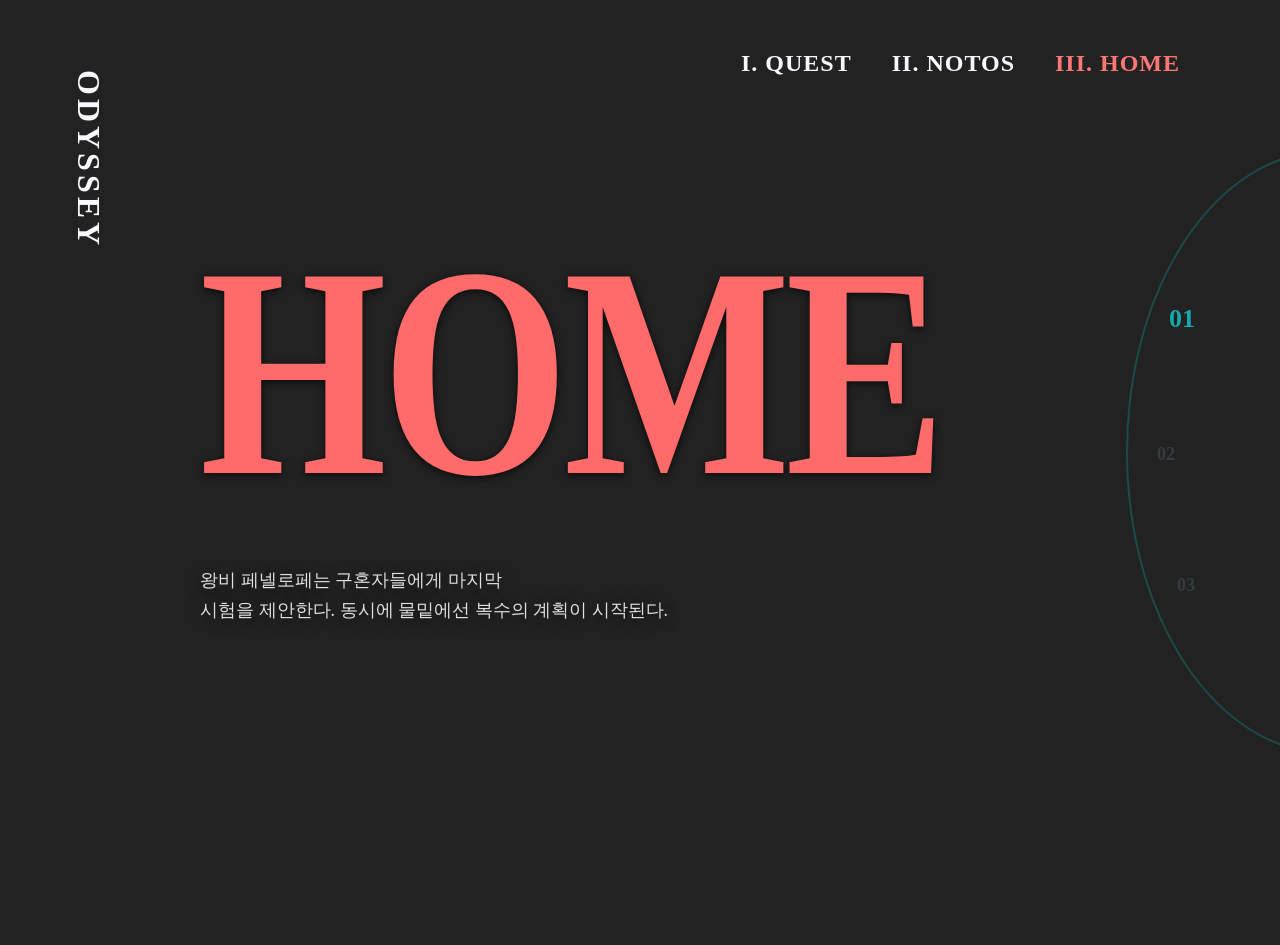
==== home.html @ 63a7f96e "Add files via upload" ====
<!DOCTYPE html>
<html>
<head>
	<meta charset="utf-8">
	<meta name="viewport" content="width=device-width, initial-scale=1">
	<title>Quest</title>
	<style>
		html {
    scroll-behavior: smooth;}

	body,h1,h2,p,ul{margin:0; padding:0;}

	section{
		min-width: 1600px;
		height: auto;
		margin: auto;
		padding: 0;
		background-color: #222222; 
		overflow: hidden;
	}

	.top-nav {
    position: absolute;
    top: 50px; 
    right: 100px; 
    z-index: 100; 
}

.top-nav ul {
    display: flex;
    gap: 40px; 
    list-style: none;
}

.top-nav a {
    font-family: 'Times New Roman', serif;
    font-size: 24px;
    font-weight: bold;
    color: ghostwhite;
    text-decoration: none;
    letter-spacing: 1px;
    transition: color 0.3s ease;
}


.top-nav a:hover {
    color: #16AAAA; 
}


.side-title {
    position: absolute;
    top: 70px;
    left: 70px; 
    z-index: 100;
}

.side-title a {
    font-family: 'Times New Roman', serif;
    font-size: 32px;
    font-weight: bold;
    color: ghostwhite;
    text-decoration: none;
    letter-spacing: 4px;

    writing-mode: vertical-rl; 
    text-transform: uppercase; 
    
    transition: opacity 0.3s ease;
}

.side-title a:hover {
    opacity: 0.7;
}


.side-title {
    position: absolute;
    top: 70px;
    left: 70px; 
    z-index: 100;
}

.side-title a {
    font-family: 'Times New Roman', serif;
    font-size: 32px;
    font-weight: bold;
    color: ghostwhite;
    text-decoration: none;
    letter-spacing: 4px;

    writing-mode: vertical-rl; 
    text-transform: uppercase; 
    
    transition: opacity 0.3s ease;
}

.side-title a:hover {
    opacity: 0.7;
}

.right-scroll-nav {
    position: fixed;
    top: 50%;
    right: 0;
    transform: translateY(-50%);
    width: 150px;
    height: 600px;
    z-index: 200; 
    display: flex;
    justify-content: flex-end;
    align-items: center;
    pointer-events: none;
}

.right-scroll-nav::before {
    content: '';
    position: absolute;
    top: 0;
    right: -250px; 
    width: 400px;
    height: 600px;
    border: 2px solid rgba(22, 170, 170, 0.3); 
    border-radius: 50%;
}

.right-scroll-nav ul {
    list-style: none;
    position: relative;
    right: 15px;
    display: flex;
    flex-direction: column;
    gap: 110px; 
    align-items: flex-end;
    pointer-events: auto; 
}

.right-scroll-nav a {
    font-family: 'Noto Sans Kr', serif;
    font-size: 18px;
    font-weight: bold;
    color: #333d42;
    text-decoration: none;
    display: block;
    transition: all 0.4s cubic-bezier(0.1, 0.8, 0.2, 1); 
}


.right-scroll-nav li.active a {
    color: #16AAAA !important; 
    font-size: 26px !important; 
    text-shadow: none !important; 
}

.right-scroll-nav li:nth-child(1) { transform: translateX(-70px); }
.right-scroll-nav li:nth-child(2) { transform: translateX(-90px); }  
.right-scroll-nav li:nth-child(3) { transform: translateX(-70px); } 

.title {
		position: relative;
		padding: 200px 200px 300px 200px ;
		display: block;
		margin: auto;
	}

	.title p{
		font-weight: regular;
		font-size: 18px;
		line-height: 30px;
		text-align: left;
		padding: 20px 0px;
		padding-left: 0px;
		word-break: keep-all;
		color:#E0E0E0;
		max-width: none;
	}

	h1{	position: relative;
		font-family: 'Times New Roman', serif;
		font-size: 300px;
		color:#FF6B6B;
		letter-spacing: -6px;
		transform: scaleX(0.8);
		display: inline-block;
		transform-origin: left top; 
		z-index: 5;
		text-shadow: 0 2px 10px rgba(0, 0, 0, 0.7);
	}


	.archtitle{
		position: relative;
		padding: 200px 0 200px 0;
		display: block;
	}

	.archnum{
		font-weight: regular;
		font-size: 23px;
		text-align: left;
		padding: 0px 200px 10px 200px; 
		word-break: keep-all;
		color:#16AAAA;
		z-index: 5} 

	.content{
		position: relative;
		padding: 250px 250px;
		margin: auto;
		display: block;
	}

	h2{ position: relative;
		font-family: 'noto sans kr', serif;
		font-size: 150px;
		color: #E0E0E0; 
		line-height: auto;
		padding: 0 200px;
		z-index: 5;
		text-shadow: 0 2px 15px rgba(0, 0, 0, 0.7);
	}

	p {	position: relative;
		z-index: 5;
		font-weight: normal;
		font-size: 26px;
		line-height: 46px;
		text-align: left;
		max-width: 550px;
		padding: 40px 100px;
		word-break: keep-all;
		color:#E0E0E0;
		text-shadow: 0 2px 15px rgba(0, 0, 0, 0.7);

	}
	.coverimg {position: absolute;
            top: 50%;
            left: 50%;
            width: 100%;
            height:100%;
            transform: translate(-50%, -50%);
            object-fit: cover;
            z-index: 1;
            pointer-events: none;}
.quotes p{
		text-align: left;
		font-weight: bold;
		font-size: 48px;
		line-height: 80px;
		max-width: none;
		color:#FF7676;
		text-shadow: 0 2px 10px rgba(0, 0, 0, 0.7);
		padding: 0px;
}
	.lastquotes{padding-bottom: 400px}

	.lastquotes p{
		text-align: left;
		font-weight: bold;
		font-size: 42px;
		line-height: 80px;
		color:#16AAAA;
		text-shadow: 0 2px 10px rgba(0, 0, 0, 0.7);
		padding: 0px 250px;
		max-width: none;
	}
 


	</style>
</head>
<body>
	<div class="side-title">
		<a href="index.html">Odyssey</a>
	</div>

	<nav class="top-nav">
		<ul>
			<li><a href="quest.html">I. QUEST</a></li>
			<li><a href="notos.html">II. NOTOS</a></li> <li><a href="home.html"  style="color: #FF7676;">III. HOME</a></li>
		</ul>
	</nav>

	<nav class="right-scroll-nav">
    <ul>
        <li class="active"><a href="#chapter1">01</a></li>
        <li><a href="#chapter2">02</a></li>
        <li><a href="#chapter3">03</a></li>
    </ul>
	</nav>


	<section>
		<div class="title">
			<h1>HOME</h1>
			<p class="title">
				왕비 페넬로페는
				구혼자들에게 마지막<br> 
				시험을 제안한다.
				동시에 물밑에선 복수의 계획이 시작된다. 
		</div>
	</section>

</body>
</html>
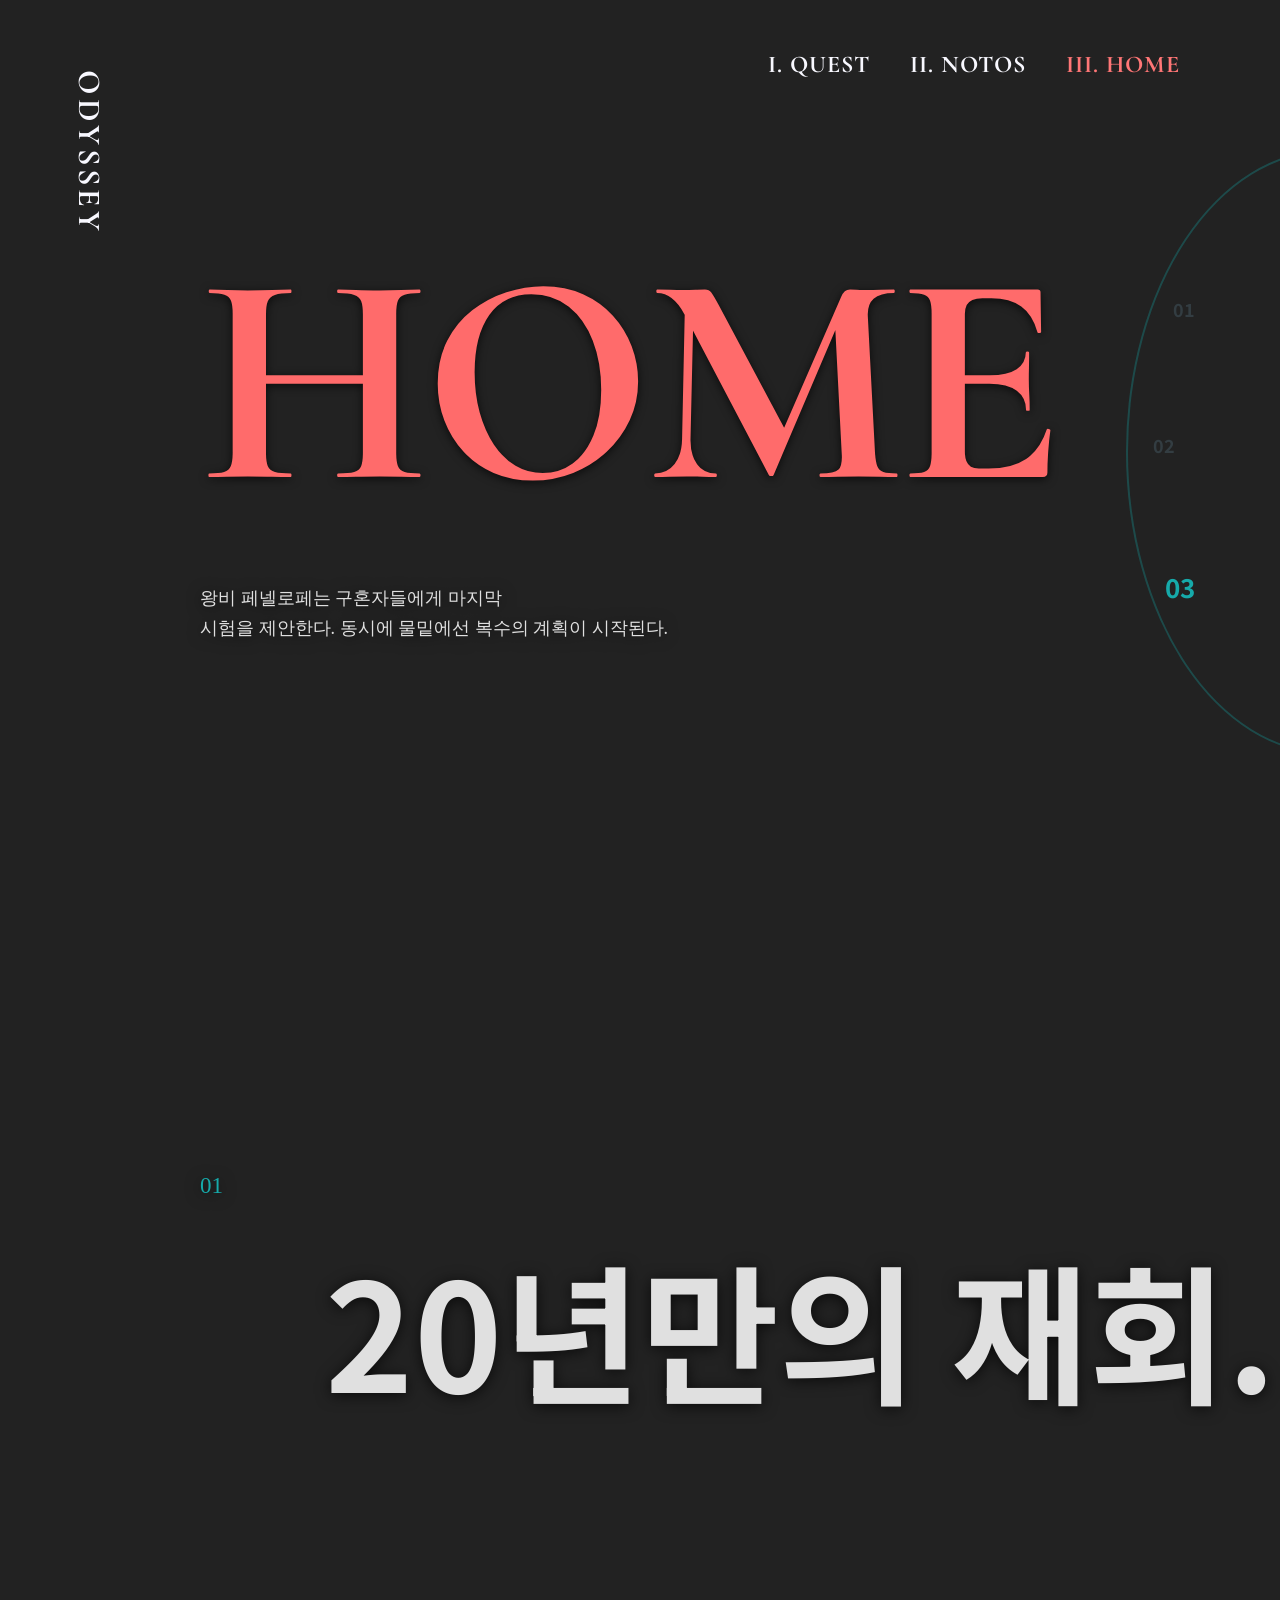
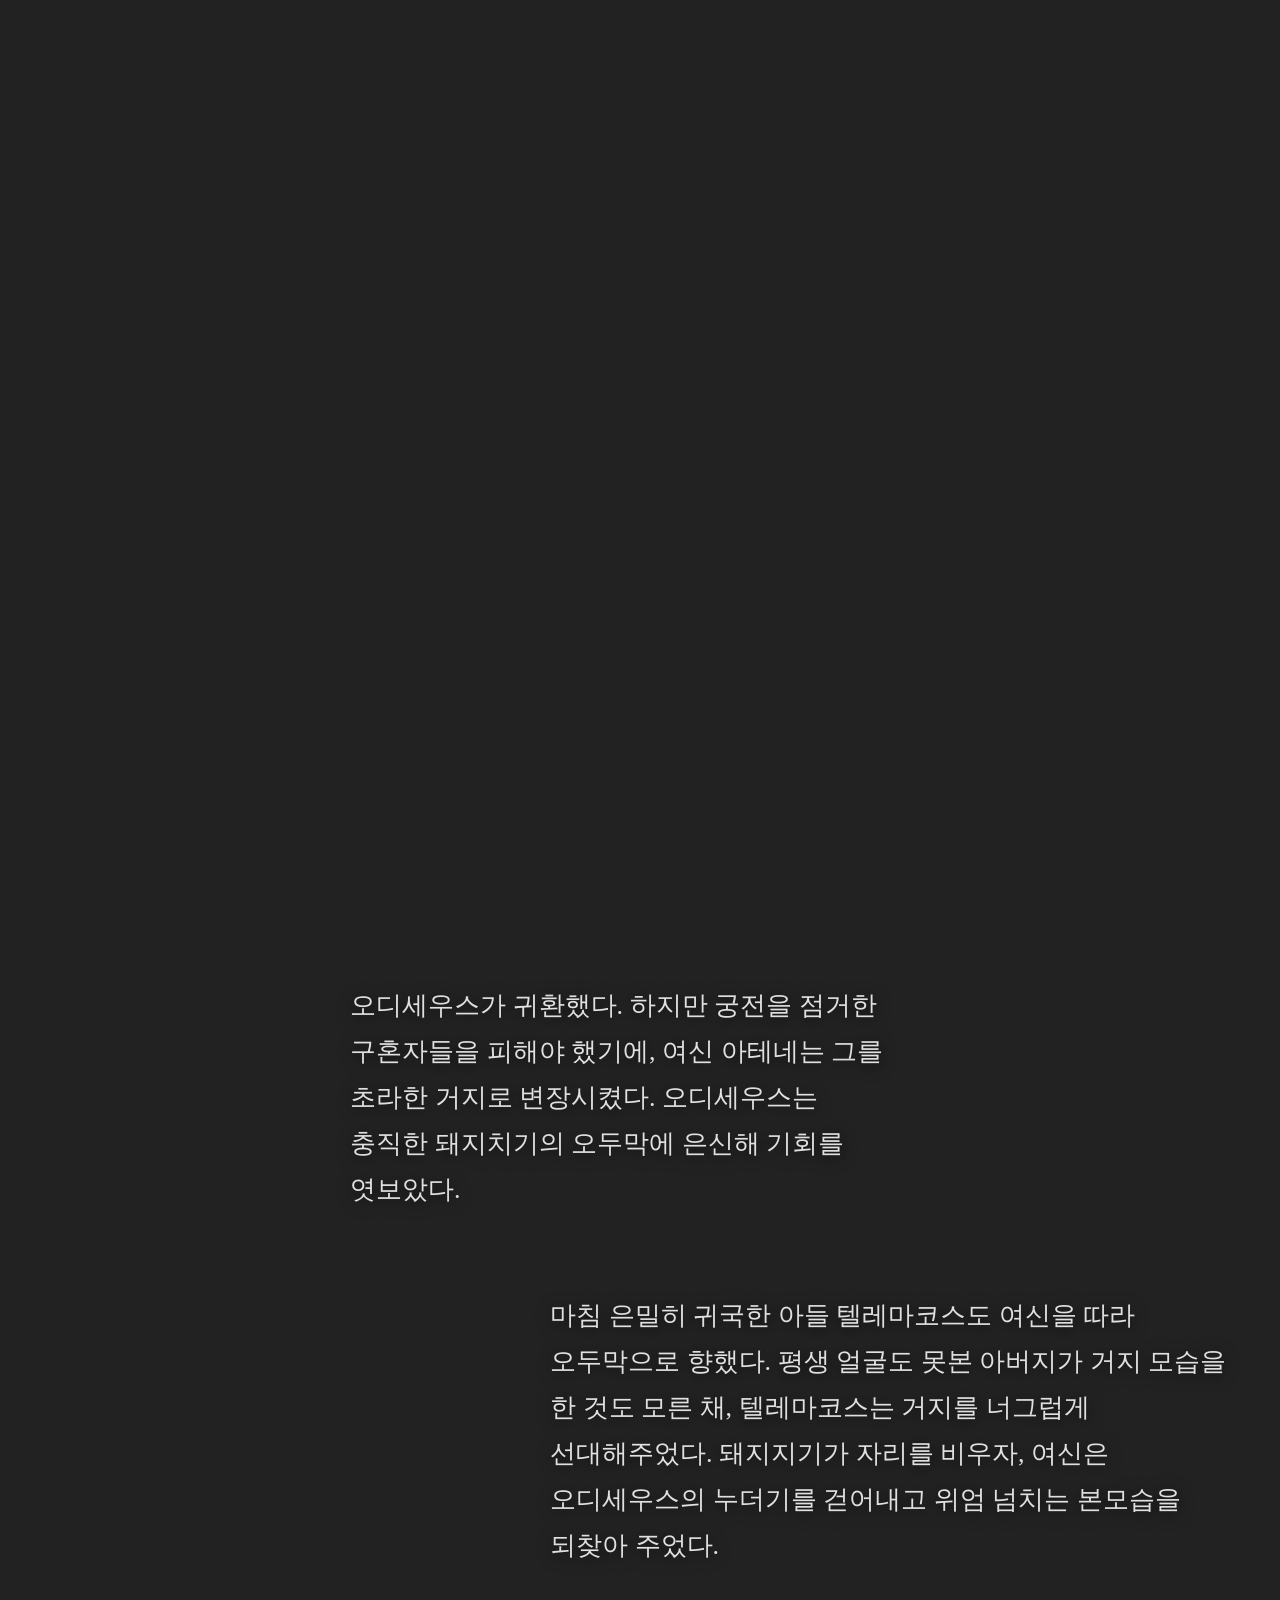
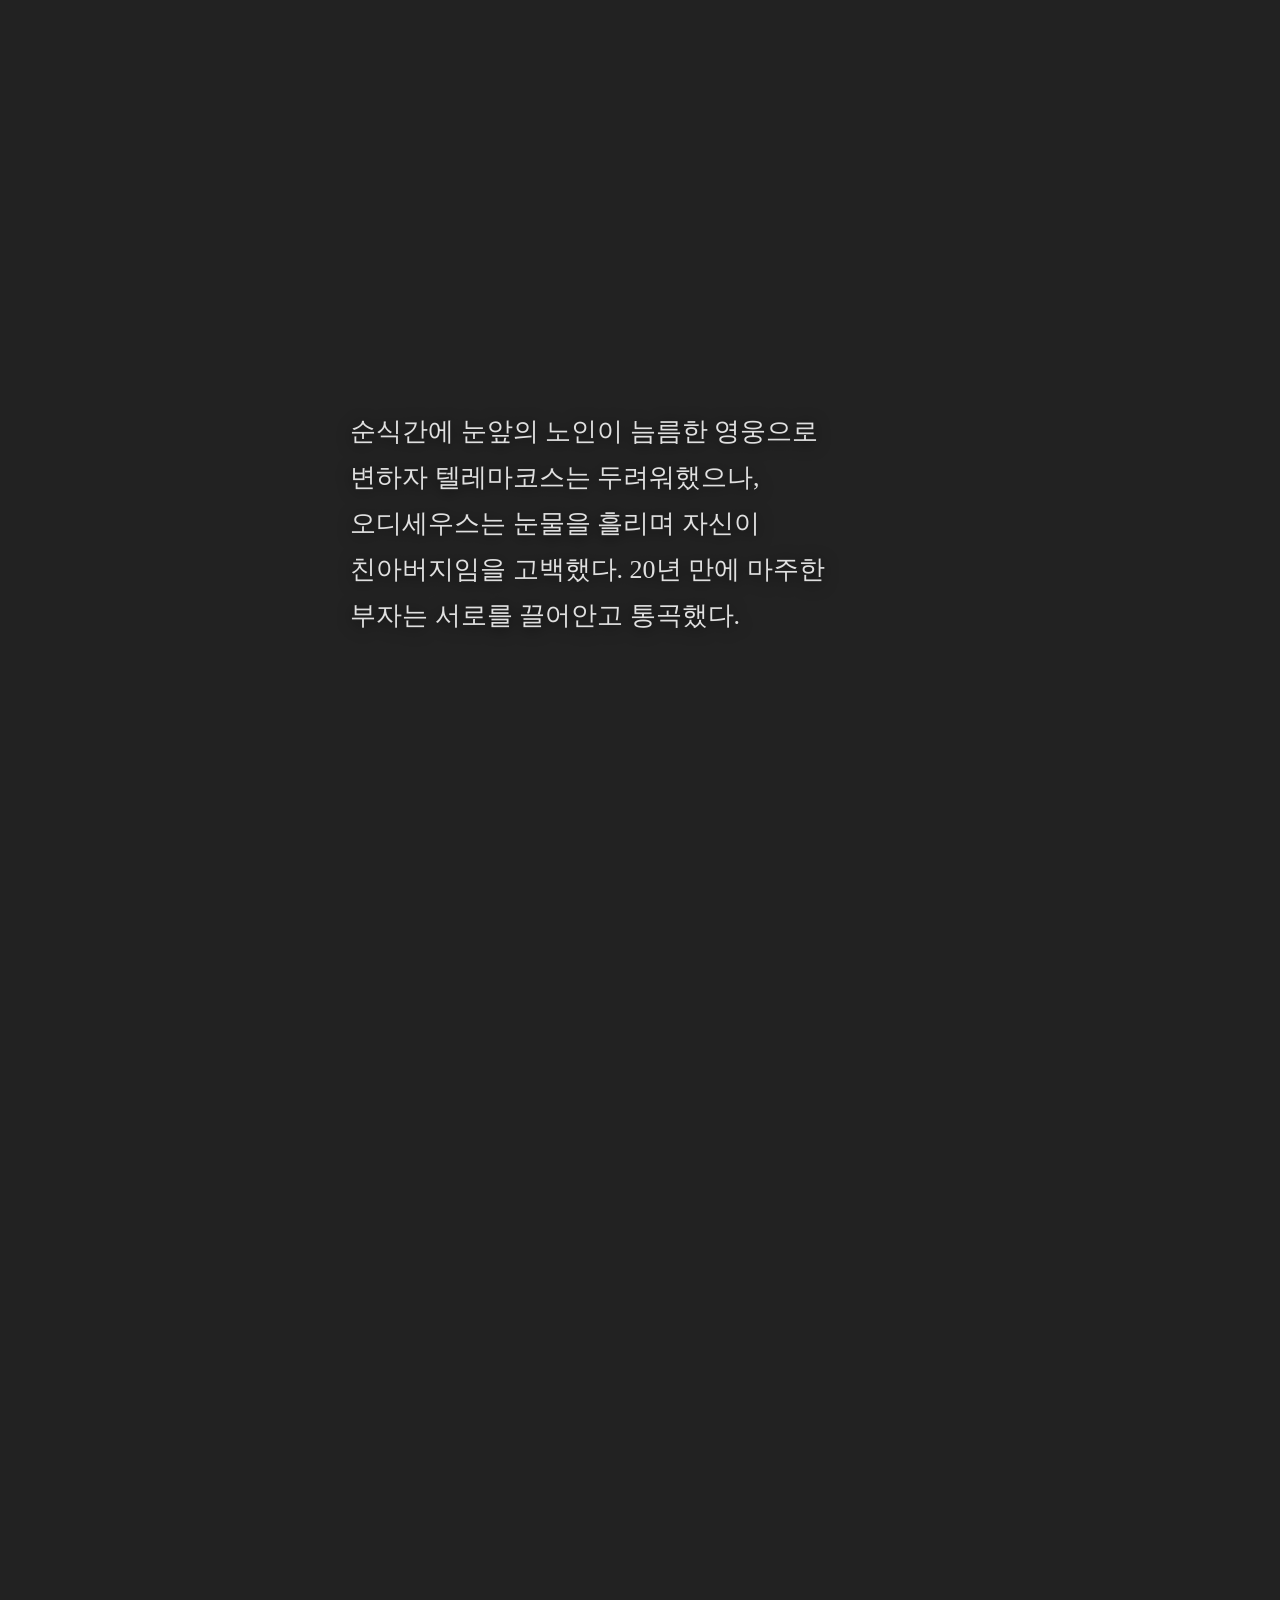
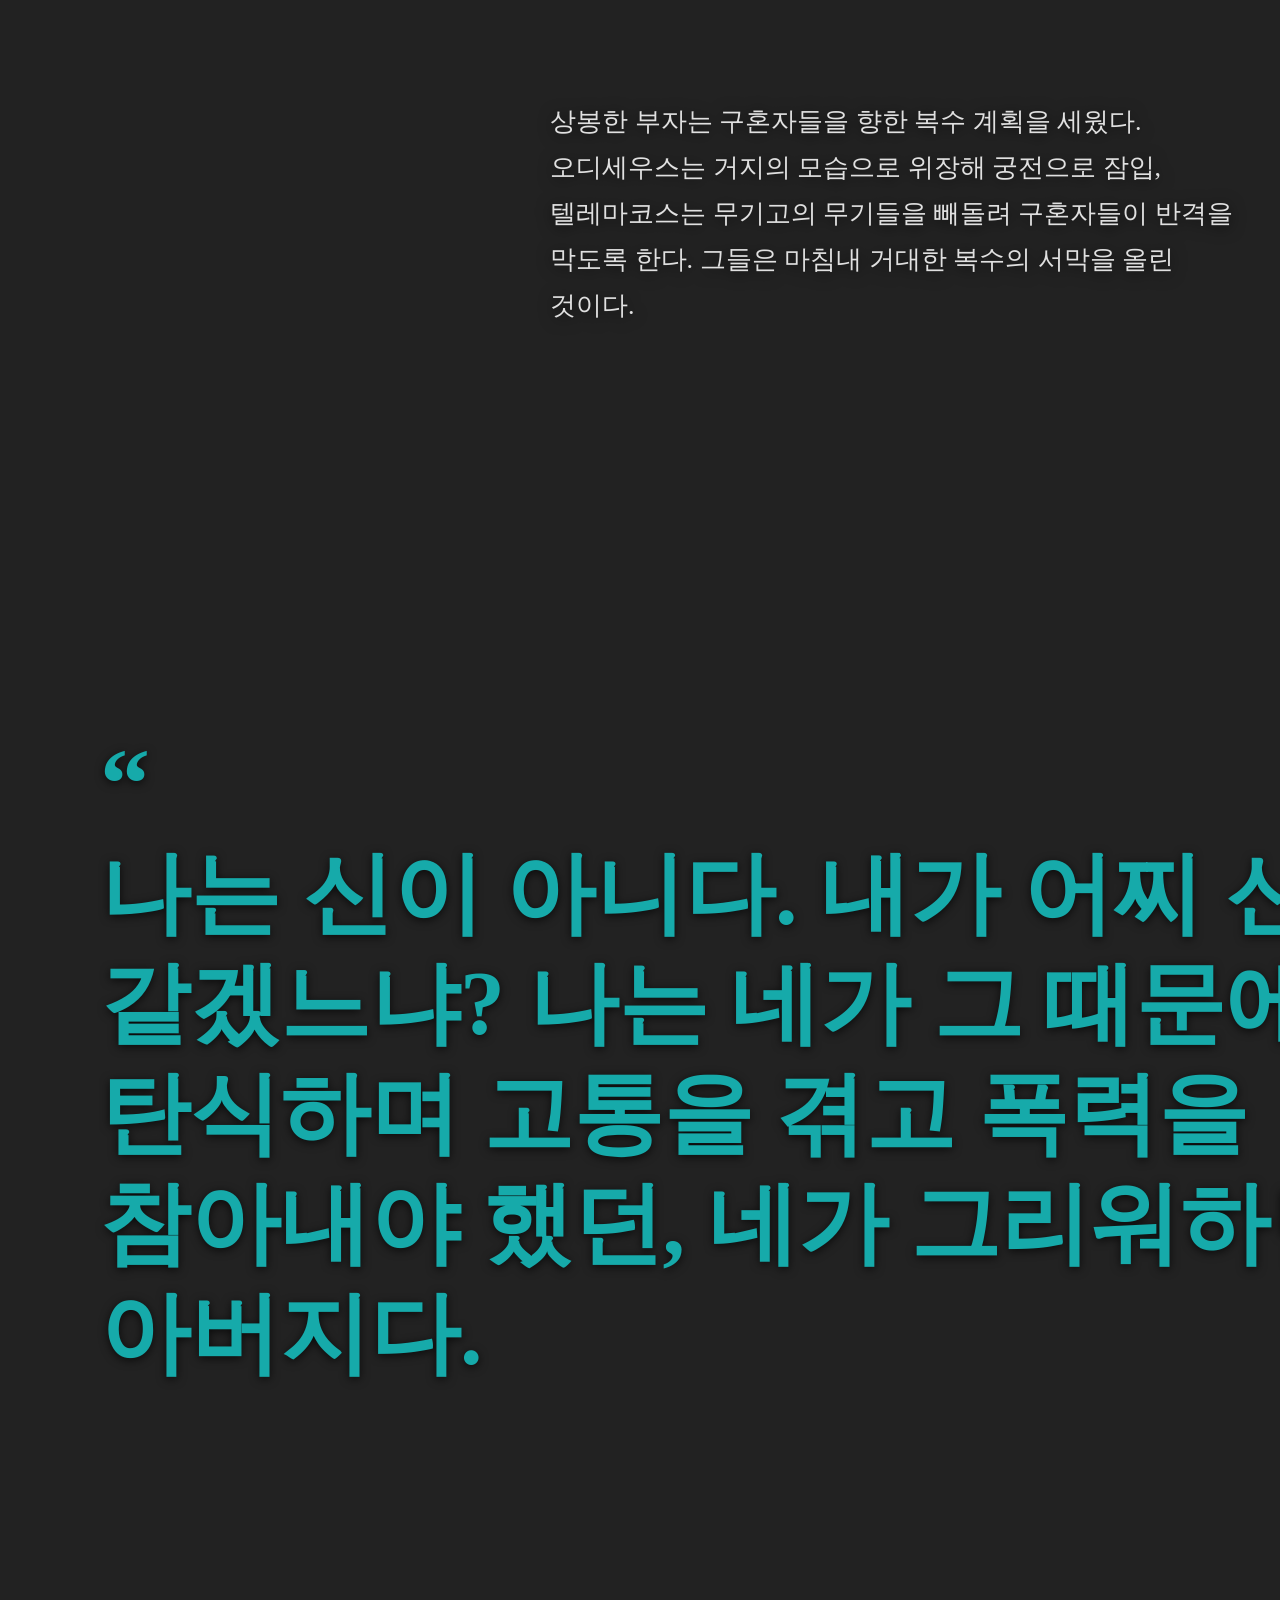
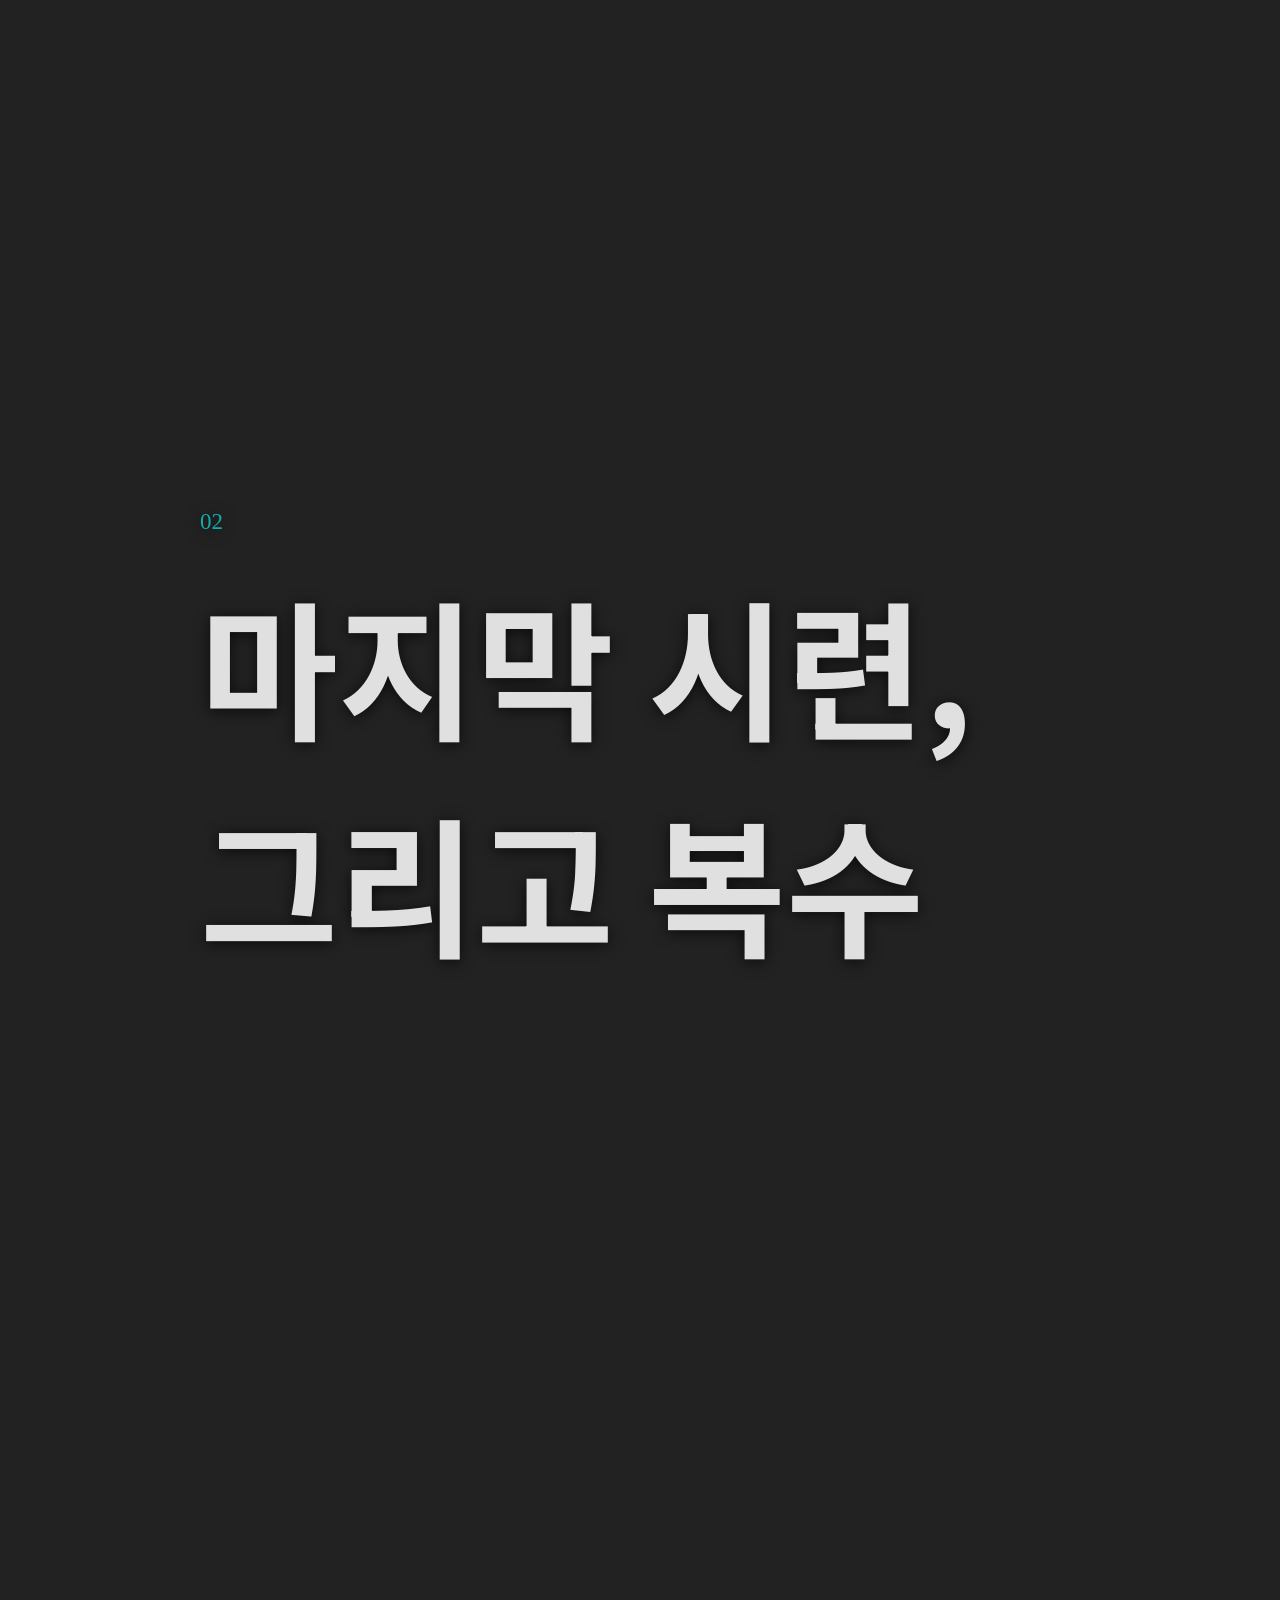
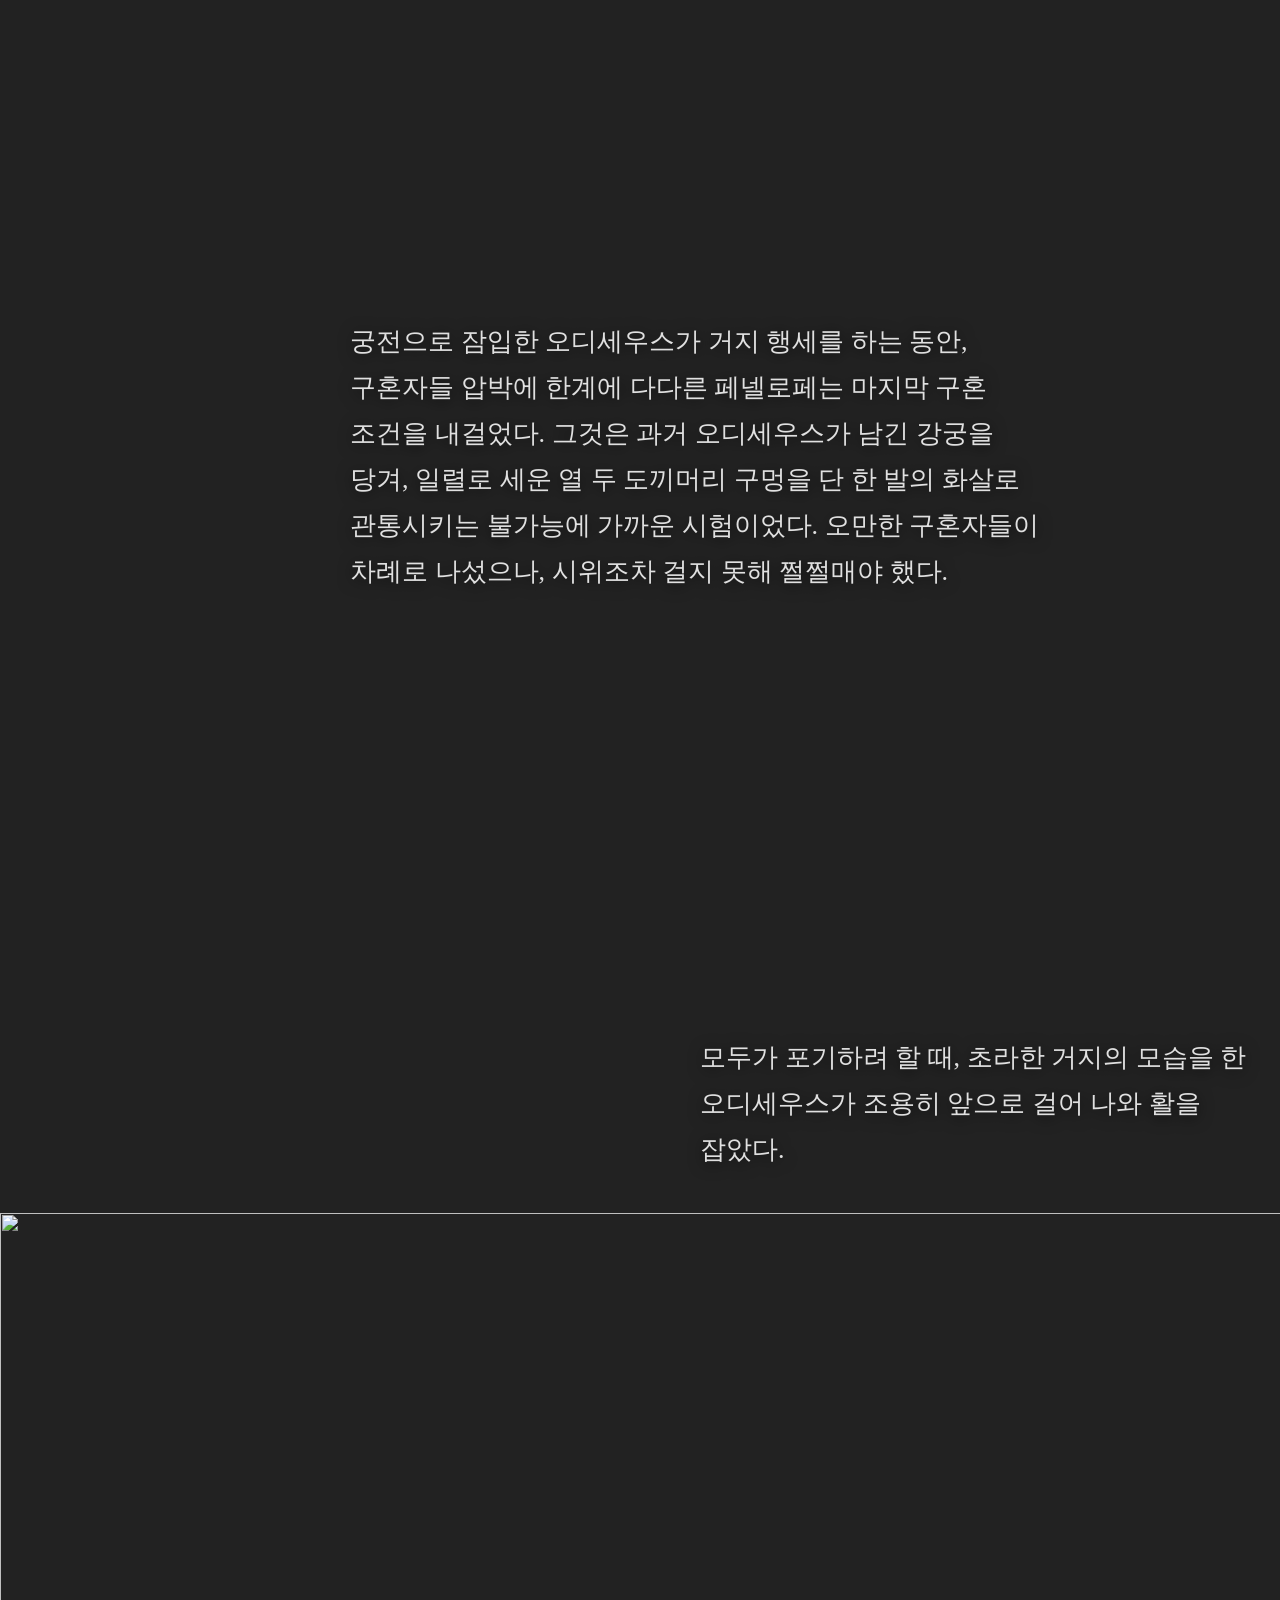
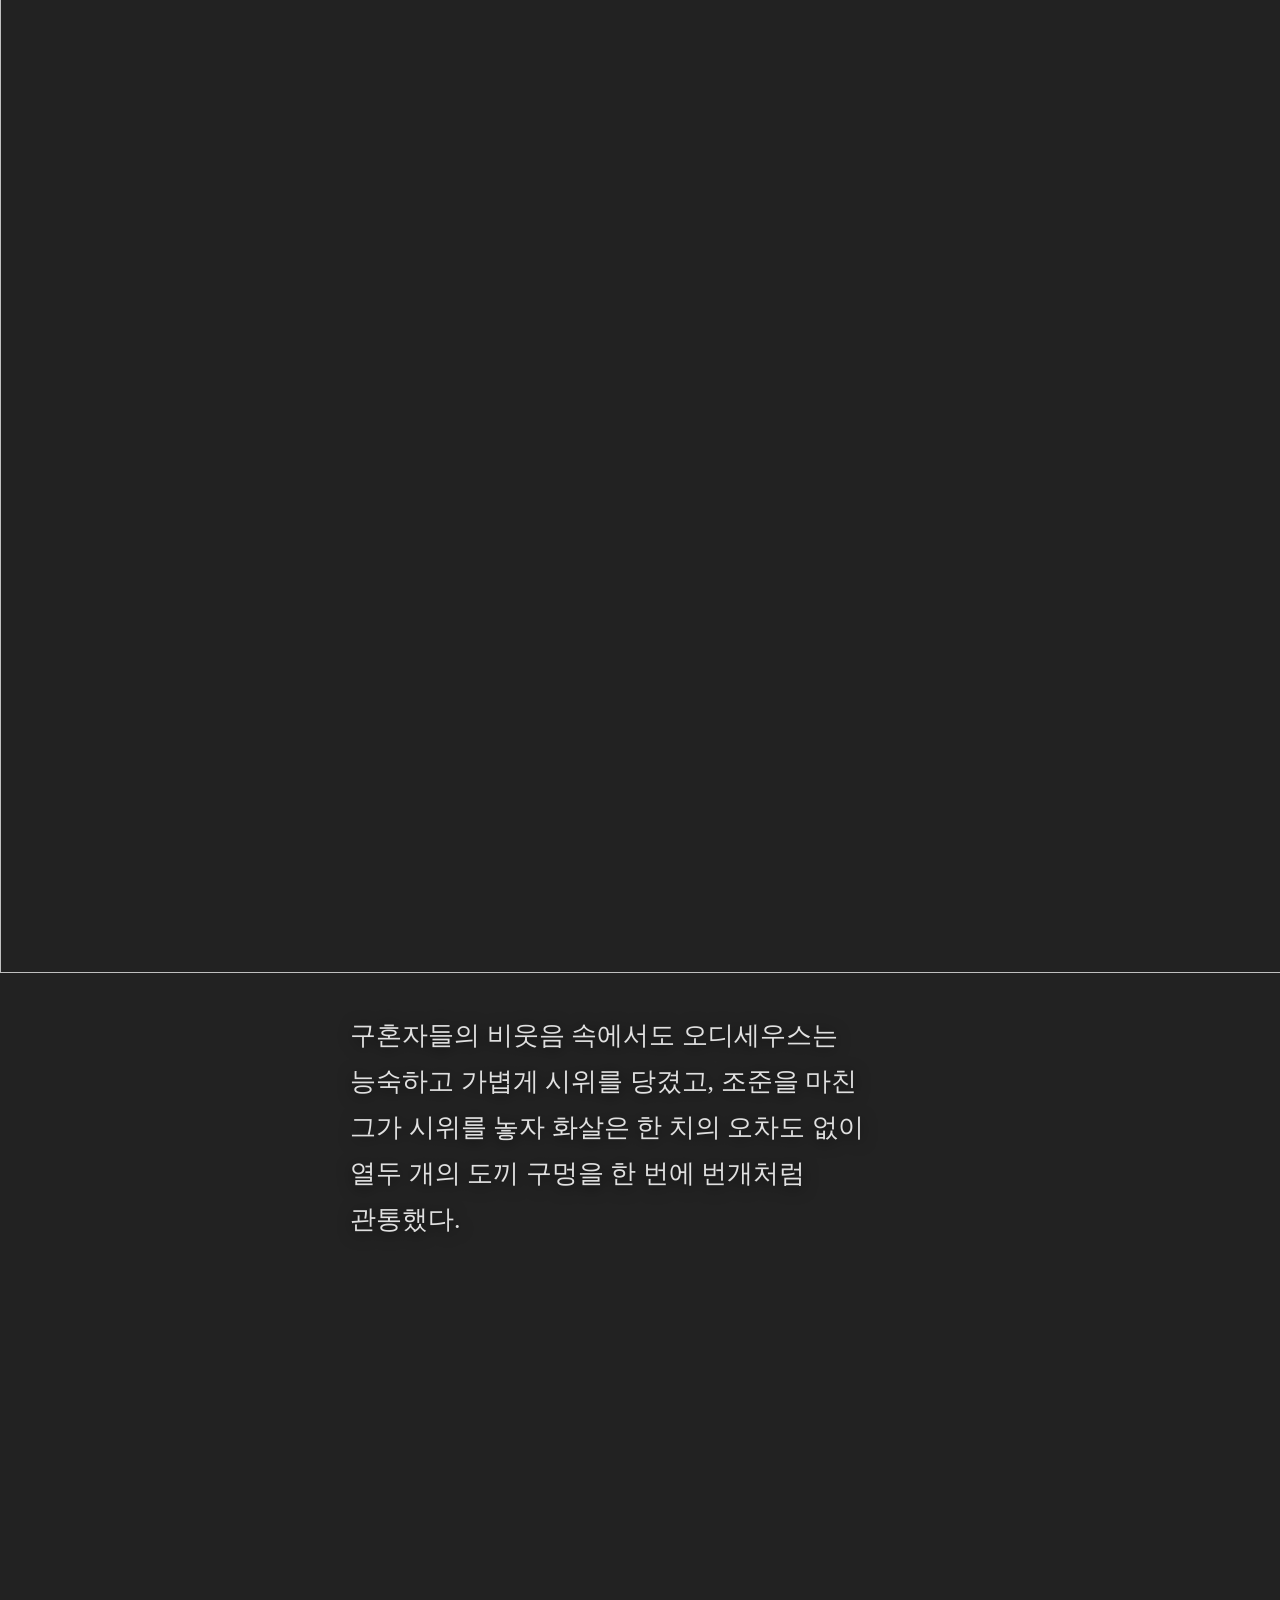
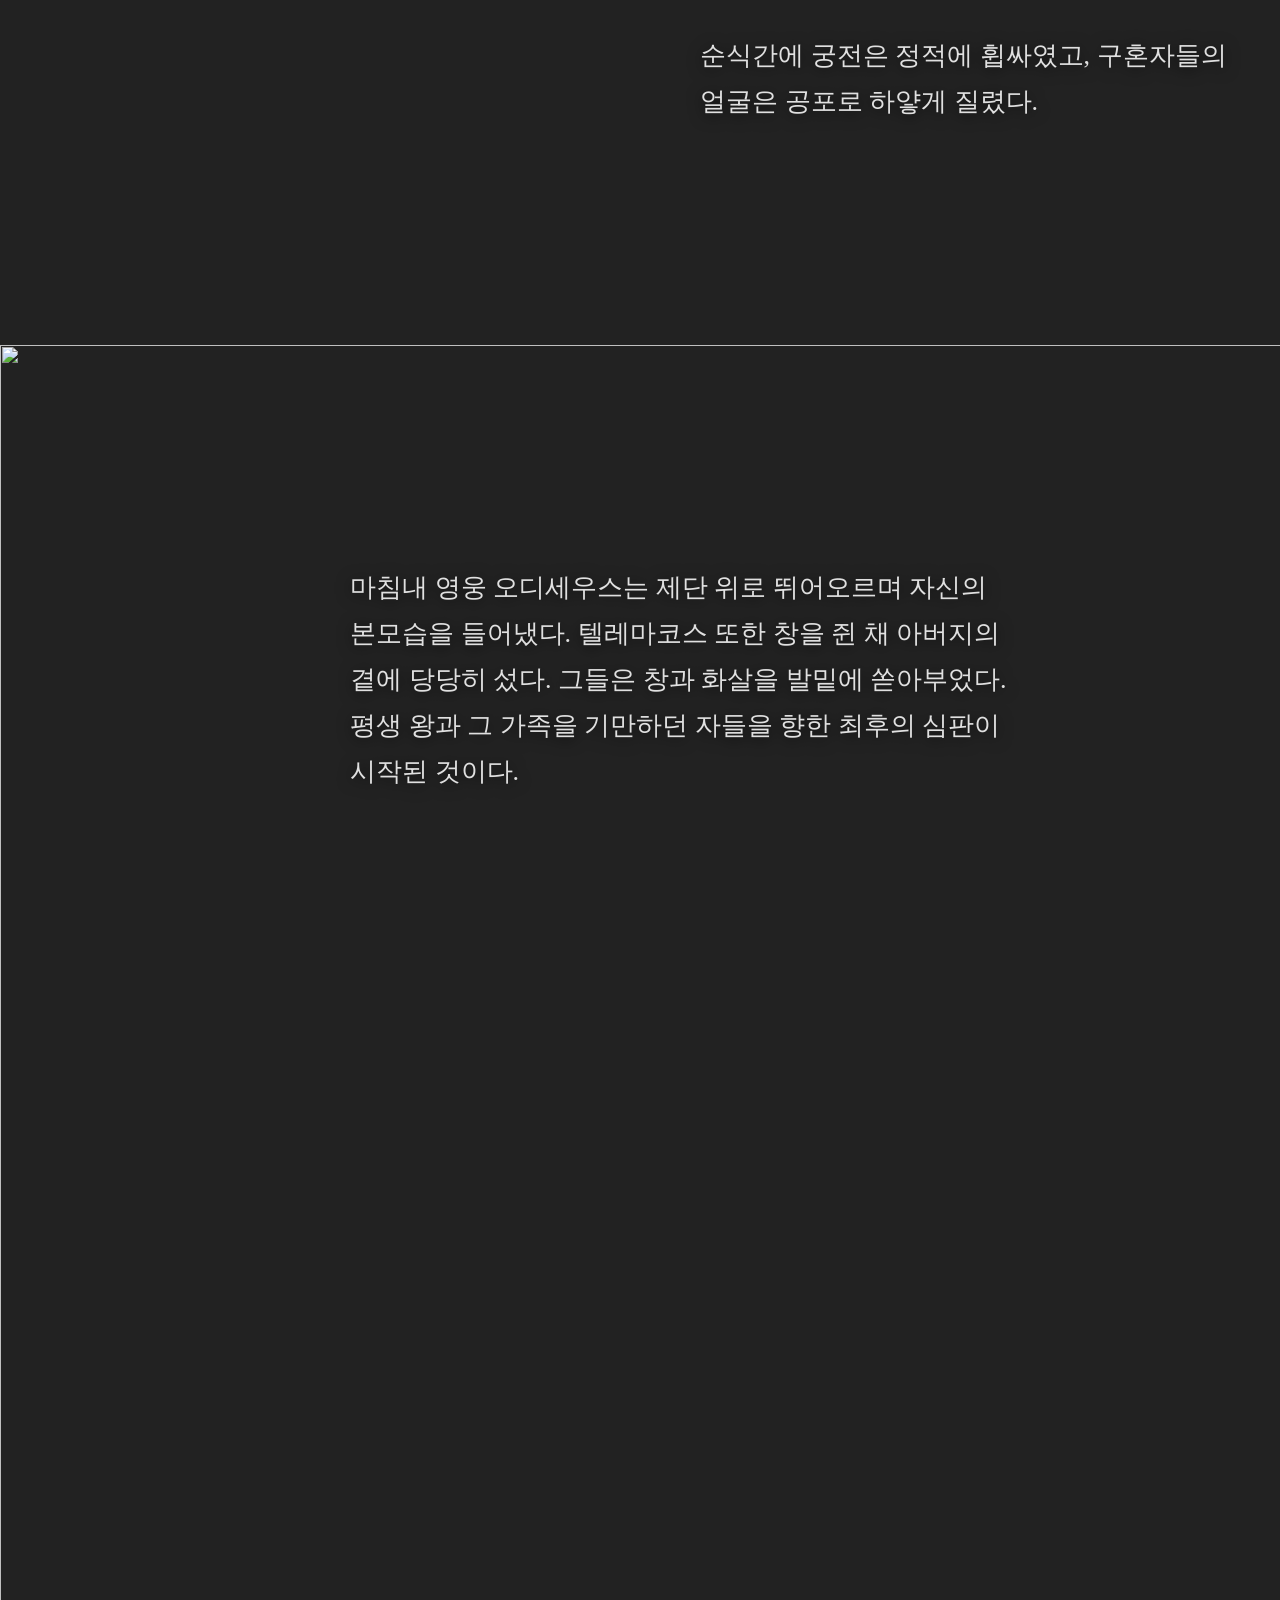
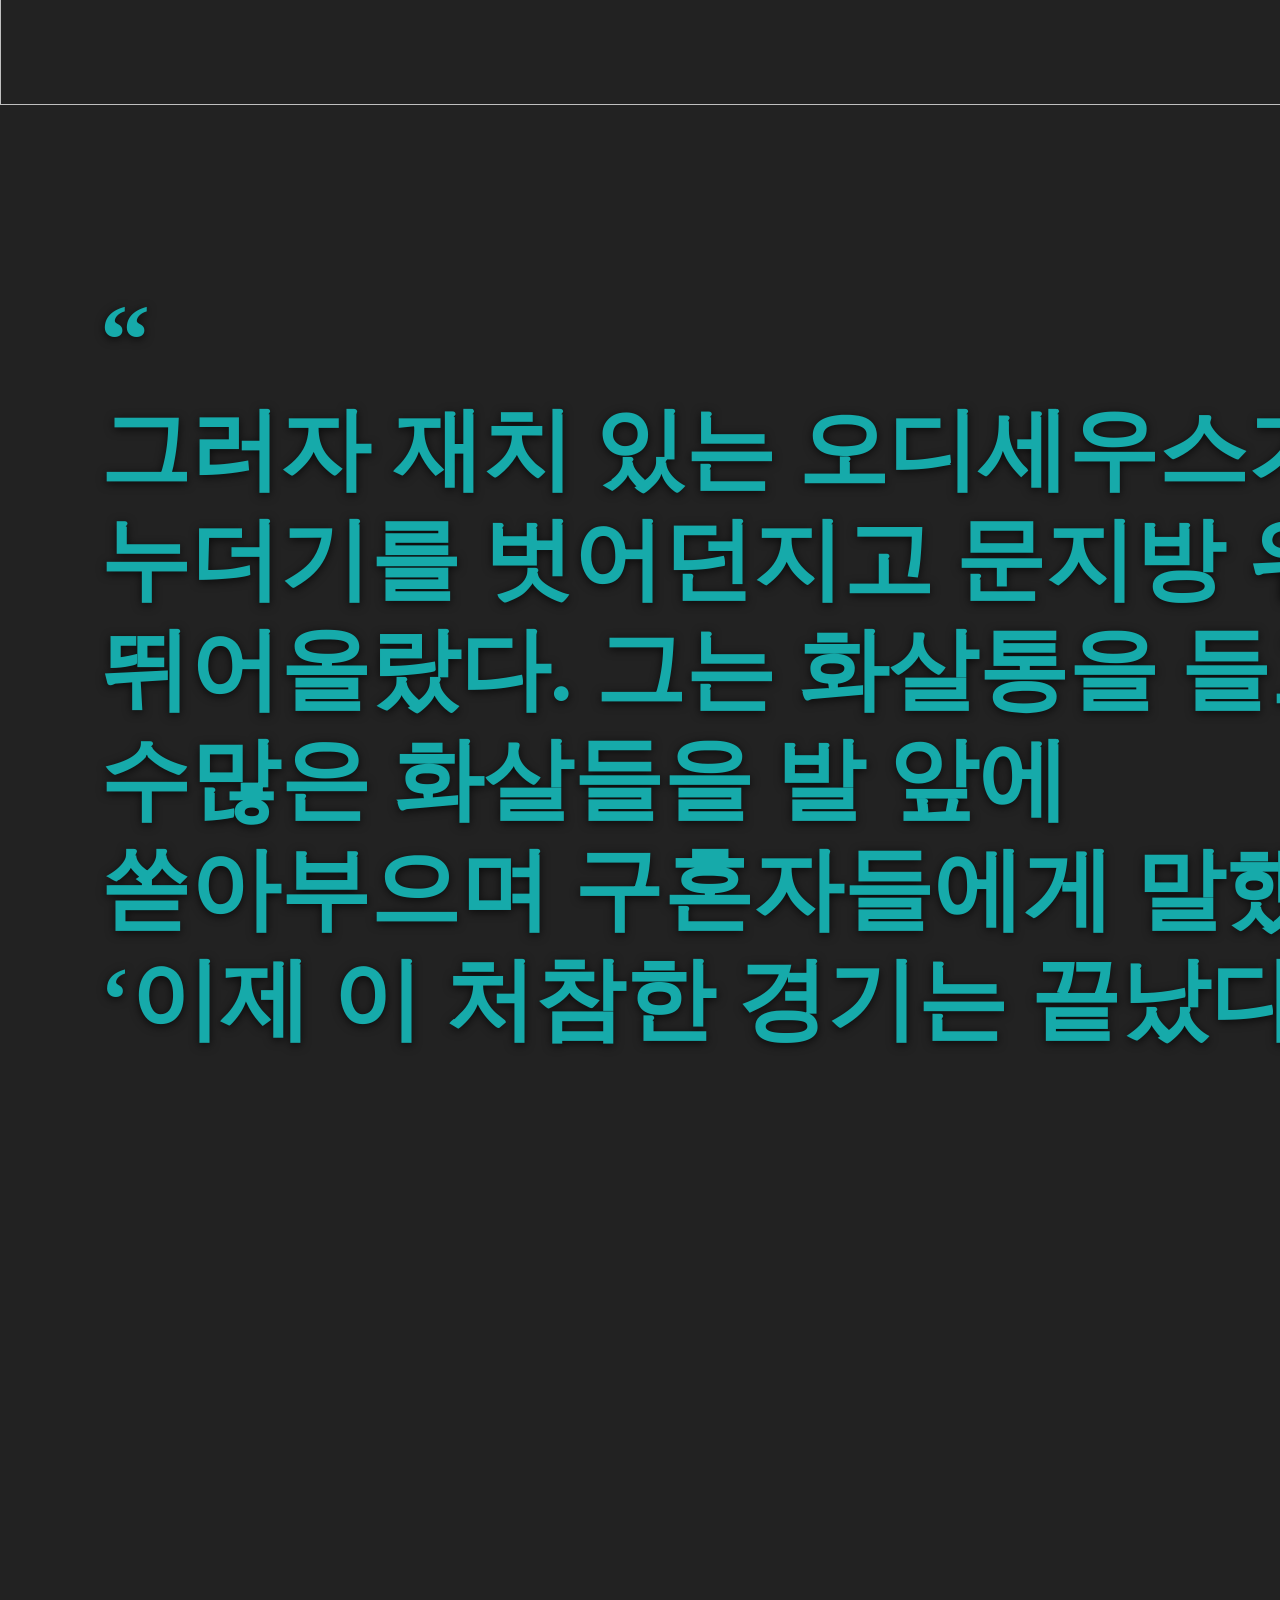
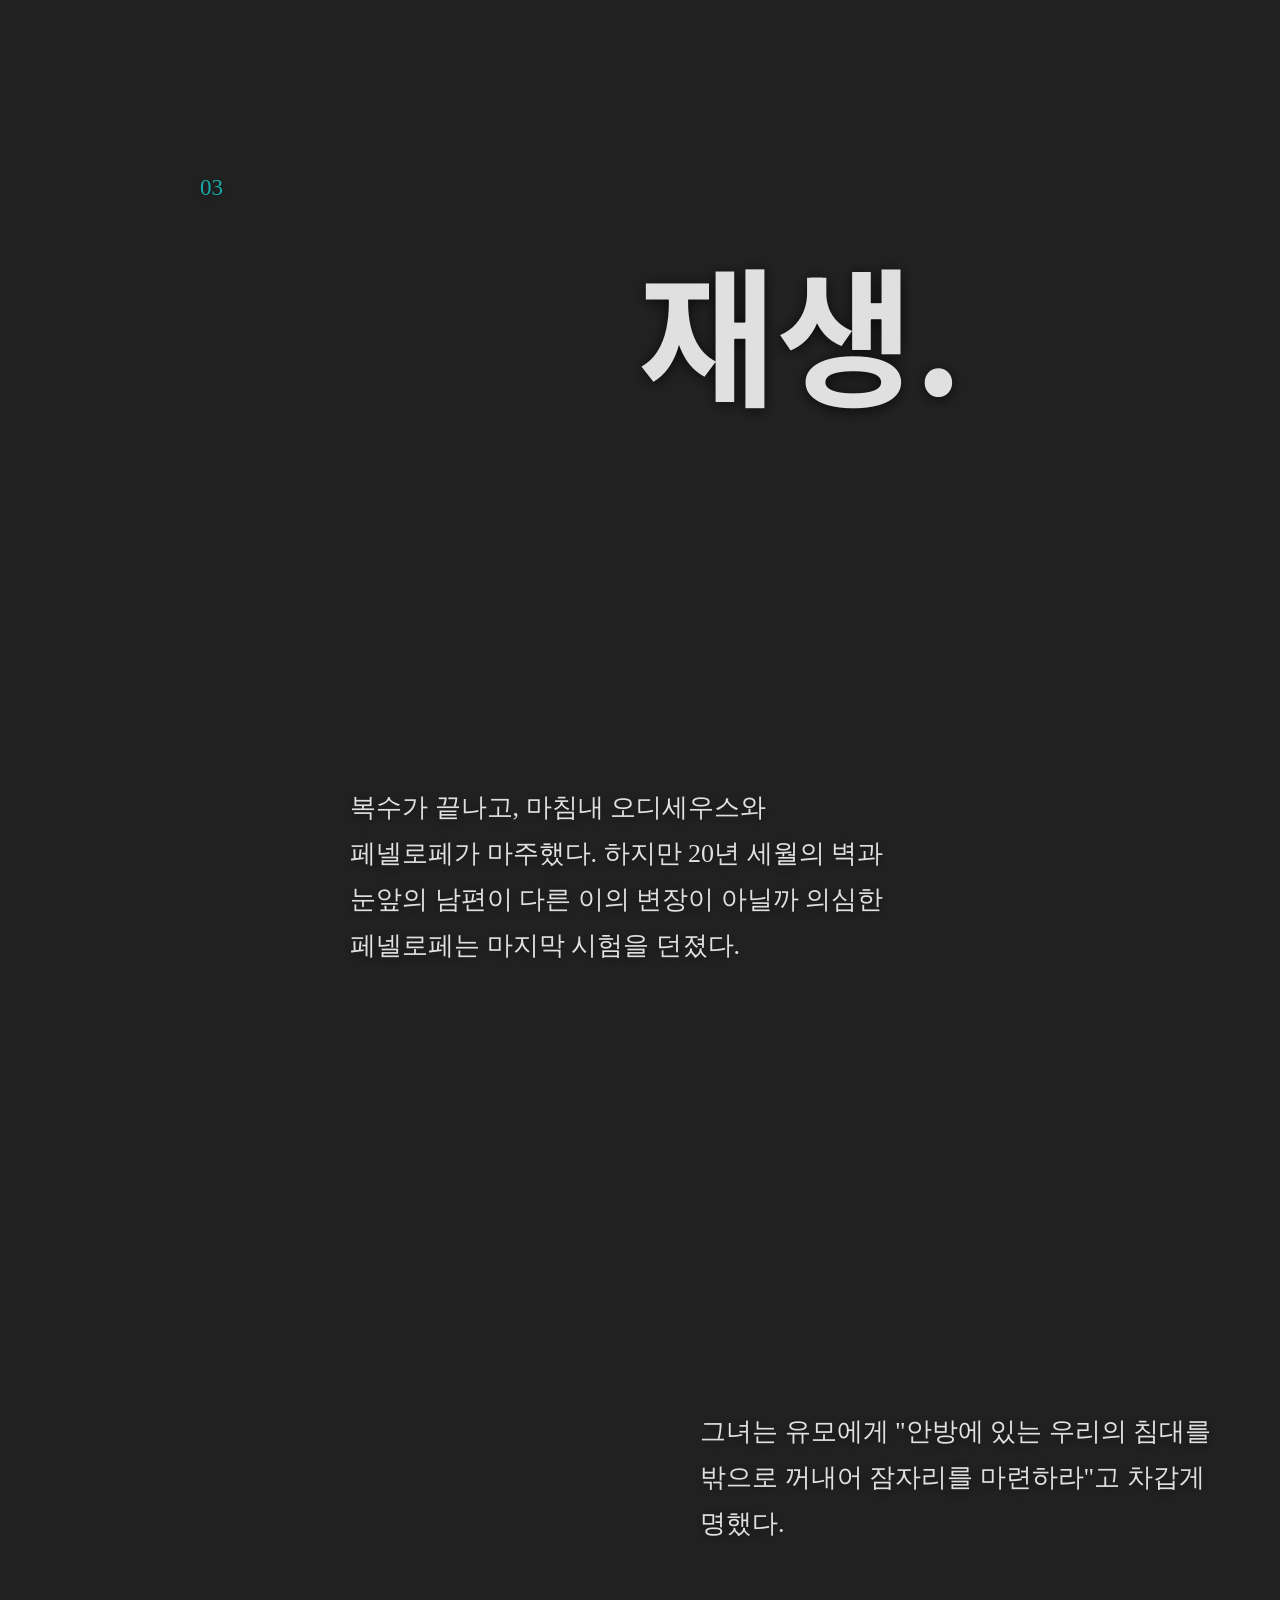
==== commit 1f7e10de: "Update home.html" ====
--- a/home.html
+++ b/home.html
@@ -3,126 +3,14 @@
 <head>
 	<meta charset="utf-8">
 	<meta name="viewport" content="width=device-width, initial-scale=1">
-	<title>Quest</title>
+	<title>HOME</title>
+	<link rel="stylesheet" type="text/css" href="./css/style.css">
+<script src="./js/script.js" defer></script>
+<link rel="preconnect" href="https://fonts.googleapis.com">
+<link rel="preconnect" href="https://fonts.gstatic.com" crossorigin>
+<link href="https://fonts.googleapis.com/css2?family=Comfortaa:wght@300..700&family=Cormorant+Garamond:ital,wght@0,300..700;1,300..700&family=Courier+Prime:ital,wght@0,400;0,700;1,400;1,700&family=Jost:ital,wght@0,100..900;1,100..900&family=Lobster&family=Lobster+Two:ital,wght@0,400;0,700;1,400;1,700&family=Noto+Sans+KR:wght@100..900&family=Shrikhand&display=swap" rel="stylesheet">
+
 	<style>
-		html {
-    scroll-behavior: smooth;}
-
-	body,h1,h2,p,ul{margin:0; padding:0;}
-
-	section{
-		min-width: 1600px;
-		height: auto;
-		margin: auto;
-		padding: 0;
-		background-color: #222222; 
-		overflow: hidden;
-	}
-
-	.top-nav {
-    position: absolute;
-    top: 50px; 
-    right: 100px; 
-    z-index: 100; 
-}
-
-.top-nav ul {
-    display: flex;
-    gap: 40px; 
-    list-style: none;
-}
-
-.top-nav a {
-    font-family: 'Times New Roman', serif;
-    font-size: 24px;
-    font-weight: bold;
-    color: ghostwhite;
-    text-decoration: none;
-    letter-spacing: 1px;
-    transition: color 0.3s ease;
-}
-
-
-.top-nav a:hover {
-    color: #16AAAA; 
-}
-
-
-.side-title {
-    position: absolute;
-    top: 70px;
-    left: 70px; 
-    z-index: 100;
-}
-
-.side-title a {
-    font-family: 'Times New Roman', serif;
-    font-size: 32px;
-    font-weight: bold;
-    color: ghostwhite;
-    text-decoration: none;
-    letter-spacing: 4px;
-
-    writing-mode: vertical-rl; 
-    text-transform: uppercase; 
-    
-    transition: opacity 0.3s ease;
-}
-
-.side-title a:hover {
-    opacity: 0.7;
-}
-
-
-.side-title {
-    position: absolute;
-    top: 70px;
-    left: 70px; 
-    z-index: 100;
-}
-
-.side-title a {
-    font-family: 'Times New Roman', serif;
-    font-size: 32px;
-    font-weight: bold;
-    color: ghostwhite;
-    text-decoration: none;
-    letter-spacing: 4px;
-
-    writing-mode: vertical-rl; 
-    text-transform: uppercase; 
-    
-    transition: opacity 0.3s ease;
-}
-
-.side-title a:hover {
-    opacity: 0.7;
-}
-
-.right-scroll-nav {
-    position: fixed;
-    top: 50%;
-    right: 0;
-    transform: translateY(-50%);
-    width: 150px;
-    height: 600px;
-    z-index: 200; 
-    display: flex;
-    justify-content: flex-end;
-    align-items: center;
-    pointer-events: none;
-}
-
-.right-scroll-nav::before {
-    content: '';
-    position: absolute;
-    top: 0;
-    right: -250px; 
-    width: 400px;
-    height: 600px;
-    border: 2px solid rgba(22, 170, 170, 0.3); 
-    border-radius: 50%;
-}
 
 .right-scroll-nav ul {
     list-style: none;
@@ -156,117 +44,6 @@
 .right-scroll-nav li:nth-child(2) { transform: translateX(-90px); }  
 .right-scroll-nav li:nth-child(3) { transform: translateX(-70px); } 
 
-.title {
-		position: relative;
-		padding: 200px 200px 300px 200px ;
-		display: block;
-		margin: auto;
-	}
-
-	.title p{
-		font-weight: regular;
-		font-size: 18px;
-		line-height: 30px;
-		text-align: left;
-		padding: 20px 0px;
-		padding-left: 0px;
-		word-break: keep-all;
-		color:#E0E0E0;
-		max-width: none;
-	}
-
-	h1{	position: relative;
-		font-family: 'Times New Roman', serif;
-		font-size: 300px;
-		color:#FF6B6B;
-		letter-spacing: -6px;
-		transform: scaleX(0.8);
-		display: inline-block;
-		transform-origin: left top; 
-		z-index: 5;
-		text-shadow: 0 2px 10px rgba(0, 0, 0, 0.7);
-	}
-
-
-	.archtitle{
-		position: relative;
-		padding: 200px 0 200px 0;
-		display: block;
-	}
-
-	.archnum{
-		font-weight: regular;
-		font-size: 23px;
-		text-align: left;
-		padding: 0px 200px 10px 200px; 
-		word-break: keep-all;
-		color:#16AAAA;
-		z-index: 5} 
-
-	.content{
-		position: relative;
-		padding: 250px 250px;
-		margin: auto;
-		display: block;
-	}
-
-	h2{ position: relative;
-		font-family: 'noto sans kr', serif;
-		font-size: 150px;
-		color: #E0E0E0; 
-		line-height: auto;
-		padding: 0 200px;
-		z-index: 5;
-		text-shadow: 0 2px 15px rgba(0, 0, 0, 0.7);
-	}
-
-	p {	position: relative;
-		z-index: 5;
-		font-weight: normal;
-		font-size: 26px;
-		line-height: 46px;
-		text-align: left;
-		max-width: 550px;
-		padding: 40px 100px;
-		word-break: keep-all;
-		color:#E0E0E0;
-		text-shadow: 0 2px 15px rgba(0, 0, 0, 0.7);
-
-	}
-	.coverimg {position: absolute;
-            top: 50%;
-            left: 50%;
-            width: 100%;
-            height:100%;
-            transform: translate(-50%, -50%);
-            object-fit: cover;
-            z-index: 1;
-            pointer-events: none;}
-.quotes p{
-		text-align: left;
-		font-weight: bold;
-		font-size: 48px;
-		line-height: 80px;
-		max-width: none;
-		color:#FF7676;
-		text-shadow: 0 2px 10px rgba(0, 0, 0, 0.7);
-		padding: 0px;
-}
-	.lastquotes{padding-bottom: 400px}
-
-	.lastquotes p{
-		text-align: left;
-		font-weight: bold;
-		font-size: 42px;
-		line-height: 80px;
-		color:#16AAAA;
-		text-shadow: 0 2px 10px rgba(0, 0, 0, 0.7);
-		padding: 0px 250px;
-		max-width: none;
-	}
- 
-
-
 	</style>
 </head>
 <body>
@@ -301,5 +78,153 @@
 		</div>
 	</section>
 
+	<section>
+		<div class="archtitle" style="height: 1000px;">
+			<p class="archnum" id="chapter1">01</p>
+			<h2 style="text-align: center;">
+				20년만의 재회.
+			</h2>
+		</div>
+
+		<div class="content" >
+			<img src="./img/home1.gif" style="position:absolute; width:90%">
+
+			<p style="margin-left:"> 오디세우스가 귀환했다. 하지만 궁전을 점거한 구혼자들을 피해야 했기에, 여신 아테네는 그를 초라한 거지로 변장시켰다. 오디세우스는 충직한 돼지치기의 오두막에 은신해 기회를 엿보았다.</p>
+
+			<p style="margin-left:auto; max-width: 700px;"> 마침 은밀히 귀국한 아들 텔레마코스도 여신을 따라 오두막으로 향했다. 평생 얼굴도 못본 아버지가 거지 모습을 한 것도 모른 채, 텔레마코스는 거지를 너그럽게 선대해주었다. 돼지지기가 자리를 비우자, 여신은 오디세우스의 누더기를 걷어내고 위엄 넘치는 본모습을 되찾아 주었다.
+			</p>
+
+			</div>
+			<div class="content">
+			<p> 순식간에 눈앞의 노인이 늠름한 영웅으로 변하자 텔레마코스는 두려워했으나, 오디세우스는 눈물을 흘리며 자신이 친아버지임을 고백했다. 20년 만에 마주한 부자는 서로를 끌어안고 통곡했다.</p>
+
+		</div>
+
+				<div class="content" style="padding-top: 800px;">
+					<p style="margin-left:auto; max-width: 700px;">상봉한 부자는 구혼자들을 향한 복수 계획을 세웠다. 오디세우스는 거지의 모습으로 위장해 궁전으로 잠입, 텔레마코스는 무기고의 무기들을 빼돌려 구혼자들이 반격을 막도록 한다. 그들은 마침내 거대한 복수의 서막을 올린 것이다.
+					</p>
+				</div>
+
+<div class="content lastquotes" >
+			<p style="font-size:100px;">“</p>
+			<p>나는 신이 아니다. 내가 어찌 신과 같겠느냐? 나는 네가 그 때문에 탄식하며 고통을 겪고 폭력을 참아내야 했던, 네가 그리워하던 네 아버지다.
+			</p>
+			<p style="font-size:100px; text-align: right;">”</p>
+		</div>
+
+				<section>
+		<div class="archtitle" style="height: 1000px;">
+			<p class="archnum" id="chapter2">02</p>
+			<h2>
+				마지막 시련, 
+				<br>그리고 복수
+			</h2>
+		</div>
+
+			<div class="content">
+				<p style="max-width: 700px;">궁전으로 잠입한 오디세우스가 거지 행세를 하는 동안, 구혼자들 압박에 한계에 다다른 페넬로페는 마지막 구혼 조건을 내걸었다. 그것은 과거 오디세우스가 남긴 강궁을 당겨, 일렬로 세운 열 두 도끼머리 구멍을 단 한 발의 화살로 관통시키는 불가능에 가까운 시험이었다. 오만한 구혼자들이 차례로 나섰으나, 시위조차 걸지 못해 쩔쩔매야 했다.</p>
+			</div>
+			<div class="content" style="padding-bottom:0">
+				<p style="margin-left:auto;">모두가 포기하려 할 때, 초라한 거지의 모습을 한 오디세우스가 조용히 앞으로 걸어 나와 활을 잡았다.</p>
+			</div>
+
+			<div class="content" style="height:1000px">
+				<img src="./img/HOME2.gif" class="coverimg">
+			</div>
+
+			<div class="content" style="padding-top:0">
+				 <p>구혼자들의 비웃음 속에서도 오디세우스는 능숙하고 가볍게 시위를 당겼고, 조준을 마친 그가 시위를 놓자 화살은 한 치의 오차도 없이 열두 개의 도끼 구멍을 한 번에 번개처럼 관통했다.</p>
+
+
+				<p style="margin-left:auto; padding-top: 350px;">순식간에 궁전은 정적에 휩싸였고, 구혼자들의 얼굴은 공포로 하얗게 질렸다. 
+				</p>
+
+			</div>
+
+
+			<div class="content" style="height:1000px">
+				<p style="max-width: 700px;">마침내 영웅 오디세우스는 제단 위로 뛰어오르며 자신의 본모습을 들어냈다. 텔레마코스 또한 창을 쥔 채 아버지의 곁에 당당히 섰다. 그들은 창과 화살을 발밑에 쏟아부었다. 평생 왕과 그 가족을 기만하던 자들을 향한 최후의 심판이 시작된 것이다.</p>
+				<img src="./img/HOME3.gif" class="coverimg">
+			</div>
+
+			<div class="content lastquotes" >
+			<p style="font-size:100px;">“</p>
+			<p>그러자 재치 있는 오디세우스가 누더기를 벗어던지고 문지방 위로 뛰어올랐다. 그는 화살통을 들고는 수많은 화살들을 발 앞에 쏟아부으며 구혼자들에게 말했다. 
+				<br> ‘이제 이 처참한 경기는 끝났다!’
+			</p>
+			<p style="font-size:100px; text-align: right;">”</p>
+		</div>
+</section>
+
+<section>
+		<div class="archtitle" style="height: 200px;">
+			<p class="archnum" id="chapter3">03</p>
+			<h2 style="text-align: center;">
+				재생.
+			</h2>
+
+
+		</div>
+
+		<div class="content">
+			<p>
+			복수가 끝나고, 마침내 오디세우스와 페넬로페가 마주했다. 하지만 20년 세월의 벽과 눈앞의 남편이 다른 이의 변장이 아닐까 의심한 페넬로페는 마지막 시험을 던졌다. 
+		</p>
+		</div>
+
+			<div class="content">
+			<p style="margin-left:auto">
+			그녀는 유모에게 "안방에 있는 우리의 침대를 밖으로 꺼내어 잠자리를 마련하라"고 차갑게 명했다.
+		</p>
+
+		</div>
+
+			<div class="content">
+				<p style="max-width:700px">
+		그 말을 들은 오디세우스는 비로소 정색하며 페넬로페에게 침대의 비밀을 말했다. 그 침대는 과거 그가 자라나있던 올리브 나무를 그대로 침대의 기둥으로 삼은, 오직 두 사람만의 비밀이 깃든 침대였다. 살아있는 나무와 결합해 있어 결코 옮길 수 없었기에, 침대를 옮기라는 아내의 말은 오디세우스가 듣기에 완전한 모순이었던 것이다.
+			</p>
+		</div>
+
+			<div class="content" style="height:900px">
+		<img src="./img/HOME4.gif" style="position:relative; width:80%; transform: 50% 50%;">				
+			<p style="margin-left:auto; max-width: 700px;">둘만의 비밀을 남편이 그대로 말자, 페넬로페는 마침내 의심을 거두고 남편의 품에 안겼다. 20년간의 고독과 불신이 사라지고, 온 가족이 마침내 완벽하게 결합했다. 오랜 방랑과 처절한 복수극의 대서사시는 이렇게 마침표를 찍게 되었다.
+</p>
+			</div>
+			<div class="content lastquotes" >
+			<p style="font-size:100px;">“</p>
+			<p>부인, 우리는 아직 모든 고난의 끝에 이른 것이 아니오. 앞으로도 헤아릴 수 없이 많은 노고가 남아 있겠지만, 이제는 침대로 가 부드러운 잠을 자며 행복을 누립시다.
+			</p>
+			<p style="font-size:100px; text-align: right;">”</p>
+		</div>
+	</section>
+
+<section>
+		<div class="content" style="">
+		<p style="color: #16AAAA;text-align:center;margin: auto;">
+			3부 HOME<br>
+			fin.
+		</p>
+	</div>
+
+	</section>
+
+			</section>
+
+<footer class="bottom-footer">
+    <div class="footer-left">
+        <a href="quest.html">I. QUEST</a>
+    </div>
+    
+    <div class="footer-center">
+        <a href="index.html" class="footer-title">ODYSSEY</a>
+        <p class="footer-copy">본 콘텐츠는 '오디세이아'의 각색본으로 원본과 비교해 과장, 축약, 수정된 부분이 존재합니다.<br> Copyright &copy; seoultech 2026-1 웹인터랙션디자인 김유신</p>
+    </div>
+    
+    <div class="footer-right">
+        <a href="notos.html">II. NOTOS</a>
+    </div>
+</footer>
+
+
 </body>
-</html>+</html>
--- a/css/style.css
+++ b/css/style.css
@@ -0,0 +1,563 @@
+
+
+
+
+    html {
+    scroll-behavior: smooth;
+    user-select: none;
+    }
+
+@import url('https://fonts.googleapis.com/css2?family=Cormorant+Garamond:ital,wght@0,300;0,400;0,500;0,600;0,700;1,300;1,400;1,500;1,600;1,700&display=swap');
+@import url('https://fonts.googleapis.com/css2?family=Noto+Sans+KR:wght@100..900&display=swap');
+ 
+
+    body,h1,h2,p,ul{margin:0; padding:0;}
+
+    body{background-color: #222222;}
+    section{
+        min-width: 1600px;
+        width: 100%;
+        height: auto;
+        margin: 0 auto;
+        padding: 0;
+        background-color: #222222; 
+        overflow-x: clip;
+    }
+
+    .top-nav {
+    position: absolute;
+    top: 50px; 
+    right: 100px; 
+    z-index: 100; 
+}
+
+.top-nav ul {
+    display: flex;
+    gap: 40px; 
+    list-style: none;
+}
+
+.top-nav a {
+    font-family: 'Cormorant Garamond', serif;
+    font-size: 24px;
+    font-weight: bold;
+    color: ghostwhite;
+    text-decoration: none;
+    letter-spacing: 1px;
+    transition: color 0.3s ease;
+}
+
+
+.top-nav a:hover {
+    color: #16AAAA; 
+}
+
+
+.side-title {
+    position: absolute;
+    top: 70px;
+    left: 70px; 
+    z-index: 100;
+}
+
+.side-title a {
+    font-family: 'Cormorant Garamond', serif;
+    font-size: 32px;
+    font-weight: bold;
+    color: ghostwhite;
+    text-decoration: none;
+    letter-spacing: 4px;
+
+    writing-mode: vertical-rl; 
+    text-transform: uppercase; 
+    
+    transition: opacity 0.3s ease;
+}
+
+.side-title a:hover {
+    opacity: 0.7;
+}
+
+.right-scroll-nav {
+    position: fixed;
+    top: 50%;
+    right: 0;
+    transform: translateY(-50%);
+    width: 150px;
+    height: 600px;
+    z-index: 200; 
+    display: flex;
+    justify-content: flex-end;
+    align-items: center;
+    pointer-events: none;
+}
+
+.right-scroll-nav::before {
+    content: '';
+    position: absolute;
+    top: 0;
+    right: -250px; 
+    width: 400px;
+    height: 600px;
+    border: 2px solid rgba(22, 170, 170, 0.3); 
+    border-radius: 50%;
+}
+
+.right-scroll-nav ul {
+    list-style: none;
+    position: relative;
+    right: 15px;
+    display: flex;
+    flex-direction: column;
+    gap: 80px; 
+    align-items: flex-end;
+    pointer-events: auto; 
+}
+
+.right-scroll-nav a {
+    font-family: 'Noto Sans Kr', serif;
+    font-size: 18px;
+    font-weight: bold;
+    color: #333d42;
+    text-decoration: none;
+    display: block;
+    transition: all 0.4s cubic-bezier(0.1, 0.8, 0.2, 1); 
+}
+
+
+.right-scroll-nav li.active a {
+    color: #16AAAA !important; 
+    font-size: 26px !important; 
+    text-shadow: none !important; 
+}
+
+.right-scroll-nav li:nth-child(1) { transform: translateX(-40px); }
+.right-scroll-nav li:nth-child(2) { transform: translateX(-88px); }  
+.right-scroll-nav li:nth-child(3) { transform: translateX(-105px); } 
+.right-scroll-nav li:nth-child(4) { transform: translateX(-88px); }  
+.right-scroll-nav li:nth-child(5) { transform: translateX(-40px); } 
+
+
+.scroll-fade {
+    opacity: 0;
+    transform: translateY(30px);
+    transition: opacity 0.8s cubic-bezier(0.25, 0.46, 0.45, 0.94), 
+                transform 0.8s cubic-bezier(0.25, 0.46, 0.45, 0.94);
+    will-change: opacity, transform;
+}
+.scroll-fade.is-shown {
+    opacity: 1;
+    transform: translateY(0);
+}
+
+.scroll-fade-opacity {
+    opacity: 0;
+    transition: opacity 0.8s cubic-bezier(0.25, 0.46, 0.45, 0.94);
+    will-change: opacity;
+}
+.scroll-fade-opacity.is-shown {
+    opacity: 1;
+}
+
+    .title {
+        position: relative;
+        padding: 200px 200px 300px 200px ;
+        display: block;
+        margin: auto;
+    }
+
+    .title p{
+        font-weight: regular;
+        font-size: 18px;
+        line-height: 30px;
+        text-align: left;
+        padding: 20px 0px;
+        padding-left: 0px;
+        word-break: keep-all;
+        color:#E0E0E0;
+        max-width: none;
+    }
+
+    h1{ position: relative;
+        font-family: 'Cormorant Garamond', serif;
+        font-size: 300px;
+        color:#FF6B6B;
+        letter-spacing: -6px;
+        transform: scaleX(0.8);
+        display: inline-block;
+        transform-origin: left top; 
+        z-index: 5;
+        text-shadow: 0 2px 10px rgba(0, 0, 0, 0.7);
+    }
+
+
+    .archtitle{
+
+        position: relative;
+        padding: 200px 0 200px 0;
+        display: block;
+    }
+
+
+    .archnum{
+        font-weight: regular;
+        font-size: 23px;
+        text-align: left;
+        padding: 0px 200px 10px 200px; 
+        word-break: keep-all;
+        color:#16AAAA;
+        z-index: 5} 
+
+    .content{
+        position: relative;
+        padding: 180px 250px;
+        margin: auto;
+        display: block;
+    }
+
+    h2{ position: relative;
+        font-family: 'noto sans kr', serif;
+        font-size: 150px;
+        color: #E0E0E0; 
+        line-height: auto;
+        padding: 0 200px;
+        z-index: 5;
+        text-shadow: 0 2px 15px rgba(0, 0, 0, 0.7);
+    }
+
+    p { position: relative;
+        z-index: 5;
+        font-weight: normal;
+        font-size: 26px;
+        line-height: 46px;
+        text-align: left;
+        max-width: 550px;
+        padding: 40px 100px;
+        word-break: keep-all;
+        color:#E0E0E0;
+        text-shadow: 0 2px 15px rgba(0, 0, 0, 0.7);
+
+    }
+    .coverimg {position: absolute;
+            top: 50%;
+            left: 50%;
+            width: 100%;
+            height:100%;
+            transform: translate(-50%, -50%);
+            object-fit: cover;
+            z-index: 1;
+            pointer-events: none;}
+
+    .flex {
+        display: flex;
+        justify-content: space-between;
+        align-items: flex-start;
+        gap: 0px;
+        padding: 100px 250px 0 250px;
+        position: relative;
+        width: 100%;
+        box-sizing: border-box;
+    }
+
+    .flex p {
+        font-family: 'noto sans kr', sans-serif;
+        font-size: 26px;
+        line-height: 46px;
+        color: #E0E0E0;
+        text-shadow: 0 2px 15px rgba(0, 0, 0, 0.7);
+        word-break: keep-all;
+        
+        max-width: 550px; 
+        width: 100%;
+        padding: 0 !important; 
+        margin: 0;
+        
+        position: relative;
+        will-change: transform;
+
+        transition: transform 0.2s cubic-bezier(0.1, 0.8, 0.2, 1);
+    }
+
+    .next-paragraph-box {
+        display: flex;
+        justify-content: flex-end; 
+        padding: 0 250px;
+    
+        margin-top: 500px; 
+        position: relative;
+        z-index: 5;
+    }
+
+    .next-paragraph-box p {
+        font-family: 'noto sans kr', sans-serif;
+        font-size: 26px;
+        line-height: 46px;
+        color: #E0E0E0;
+        word-break: keep-all;
+        text-shadow: 0 2px 15px rgba(0, 0, 0, 0.7);
+        
+        max-width: 550px;
+        width: 100%;
+        padding: 0 !important;
+        margin: 0;
+    }
+    
+    .killgiant p{padding:300px 100px 300px 100px}
+
+.killgiant {
+    position: relative;
+    view-timeline-name: --giant-tl;
+    view-timeline-axis: block;
+}
+
+.tree-moving {
+    position: sticky;
+    top: 40vh;
+    
+    z-index: 4; 
+    display: block;
+    will-change: transform;
+
+    animation: moveDiagonal linear forwards;
+    animation-timeline: --giant-tl;
+}
+
+
+@keyframes moveDiagonal {
+    0%, 35% {
+   
+        transform: translate(850px, -800px);
+    }
+    100% {
+       
+        transform: translate(-400px, -1200px);
+    }
+}
+    .img-wrapper-14 {
+    position: relative;
+    width: 70%; 
+    display: inline-block;
+    overflow: visible; 
+}
+
+    .img-wrapper-14 .base-img {
+    width: 100%;
+    display: block;
+    height: auto;
+}
+
+.img-wrapper-14 .floating-img {
+    position: absolute;
+    width: 30%; 
+    z-index: 2;
+    
+   
+    transition: all 0.5s cubic-bezier(0.25, 0.46, 0.45, 0.94);
+    will-change: top, left, transform;
+    top: 50%;
+    left: 50%;
+    transform: translate(-50%, -50%);
+}
+
+.img-wrapper-14.step-1 .floating-img {
+    top: 20%;
+    left: 50%;
+    transform: translate(0, 0);
+}
+
+.img-wrapper-14.step-2 .floating-img {
+    top: 55%;
+    left: 10%;
+    transform: translate(0, 0);
+}
+
+
+.img-wrapper-14.step-3 .floating-img {
+    top: 70%;
+    left: 60%;
+    transform: translate(-50%, -50%);
+}
+
+.canvas-container {
+    position: relative; 
+    width: 100vw;
+    height: 100vh;
+    padding: 180px;       
+}
+
+.text-box {
+    position: absolute;
+    top: 30%;
+    left: 20%;         
+}
+
+.img-cow {
+    position: absolute;
+    top: 30%;          
+    left: 30%;
+    width: 50%;         
+}
+
+.img-fire {
+    position: absolute;
+    top: 45%;           
+    left: 55%;
+    width: 25%;
+    rotate: 55deg;
+}
+
+    .quotes p{
+        text-align: left;
+        font-weight: bold;
+        font-size: 48px;
+        line-height: 80px;
+        max-width: none;
+        color:#FF7676;
+        text-shadow: 0 2px 10px rgba(0, 0, 0, 0.7);
+        padding: 0px;
+}
+    .lastquotes{padding: 180px 100px 400px 100px}
+
+    .lastquotes p{
+        text-align: left;
+        font-weight: bold;
+        font-size: 90px;
+        line-height: 110px;
+        color:#16AAAA;
+        text-shadow: 0 2px 10px rgba(0, 0, 0, 0.7);
+        padding: 0px;
+        max-width: none;
+    }
+.text-container {
+    width: 80%;
+    max-width: 800px;
+    pointer-events: none;
+}
+
+.fade-text {
+    color: #ffffff;
+    font-size: 1.5rem;
+    text-shadow: 0 4px 6px rgba(0, 0, 0, 0.6);
+    margin: 0;
+}
+
+.sticky-container {
+    display: flex;
+    justify-content: center;
+    align-items: center;
+}
+
+
+.story-section {
+    position: relative;
+    width: 100%;
+    min-width: 1600px;
+    height: 250vh;
+}
+
+.sticky-box {
+    position: sticky;
+    top: 0;
+    width: 100%;
+    height: 100vh;
+    overflow: hidden;
+}
+
+
+.inner-track {
+    position: relative;
+    width: 100%;
+    height: 100%;
+}
+
+
+.inner-track img {
+    position: absolute;
+    height: auto;
+    opacity: 0;
+    transition: opacity 0.2s ease-out;
+}
+
+
+.inner-track p {
+    position: absolute;
+    max-width: 500px
+    opacity: 0;
+    transition: opacity 0.2s ease-out;
+    z-index: 10;
+}
+
+
+.text-1-1 { top: 15%; left: 10%; }
+.img-1-1  { bottom: 5%; right: 5%; width: 70%}
+
+
+.text-2-1 { top: 30%; left: 50%; transform: translate(-50%, -50%); max-width: 650px; }
+.img-2-1  { top: 5%; left: 40%; width: 50%; transform: translate(-50%, -50%); }
+.text-2-2 { top: 20%; left: 40%; transform: translate(-50%, -50%); max-width: 650px; }
+
+.img-3-1  { top: 0%; left: 0%; transform: translate(-50%, -50%); width: 90%; }
+.text-3-1 { bottom: 11%; right: 10%; }
+
+
+
+
+
+.bottom-footer {
+ 
+    margin: 50px 100px;
+    display: flex;
+    justify-content: space-between;
+    align-items: flex-end;
+}
+
+
+.footer-left a,
+.footer-right a {
+    font-family: 'Cormorant Garamond', serif;
+    font-size: 24px;
+    font-weight: bold;
+    color: ghostwhite;
+    text-decoration: none;
+    letter-spacing: 1px;
+    transition: color 0.3s ease;
+    margin-bottom: 10px;
+}
+
+.footer-left a:hover,
+.footer-right a:hover {
+    color: #16AAAA;
+}
+
+.footer-center {
+    display: flex;
+    flex-direction: column;
+    align-items: center;
+    gap: 20px; 
+}
+
+
+.footer-title {
+    font-family: 'Cormorant Garamond', serif;
+    font-size: 32px;
+    font-weight: bold;
+    color: ghostwhite;
+    text-decoration: none;
+    letter-spacing: 4px;
+    text-transform: uppercase;
+    transition: opacity 0.3s ease;
+}
+
+.footer-title:hover {
+    opacity: 0.6; 
+}
+
+.footer-copy {
+    font-family: 'Cormorant Garamond', serif;
+    font-size: 14px;
+    color: rgba(248, 248, 255, 0.6);
+    letter-spacing: 0.5px;
+    margin: 0;
+    line-height: 23px;
+    text-align: center;
+}
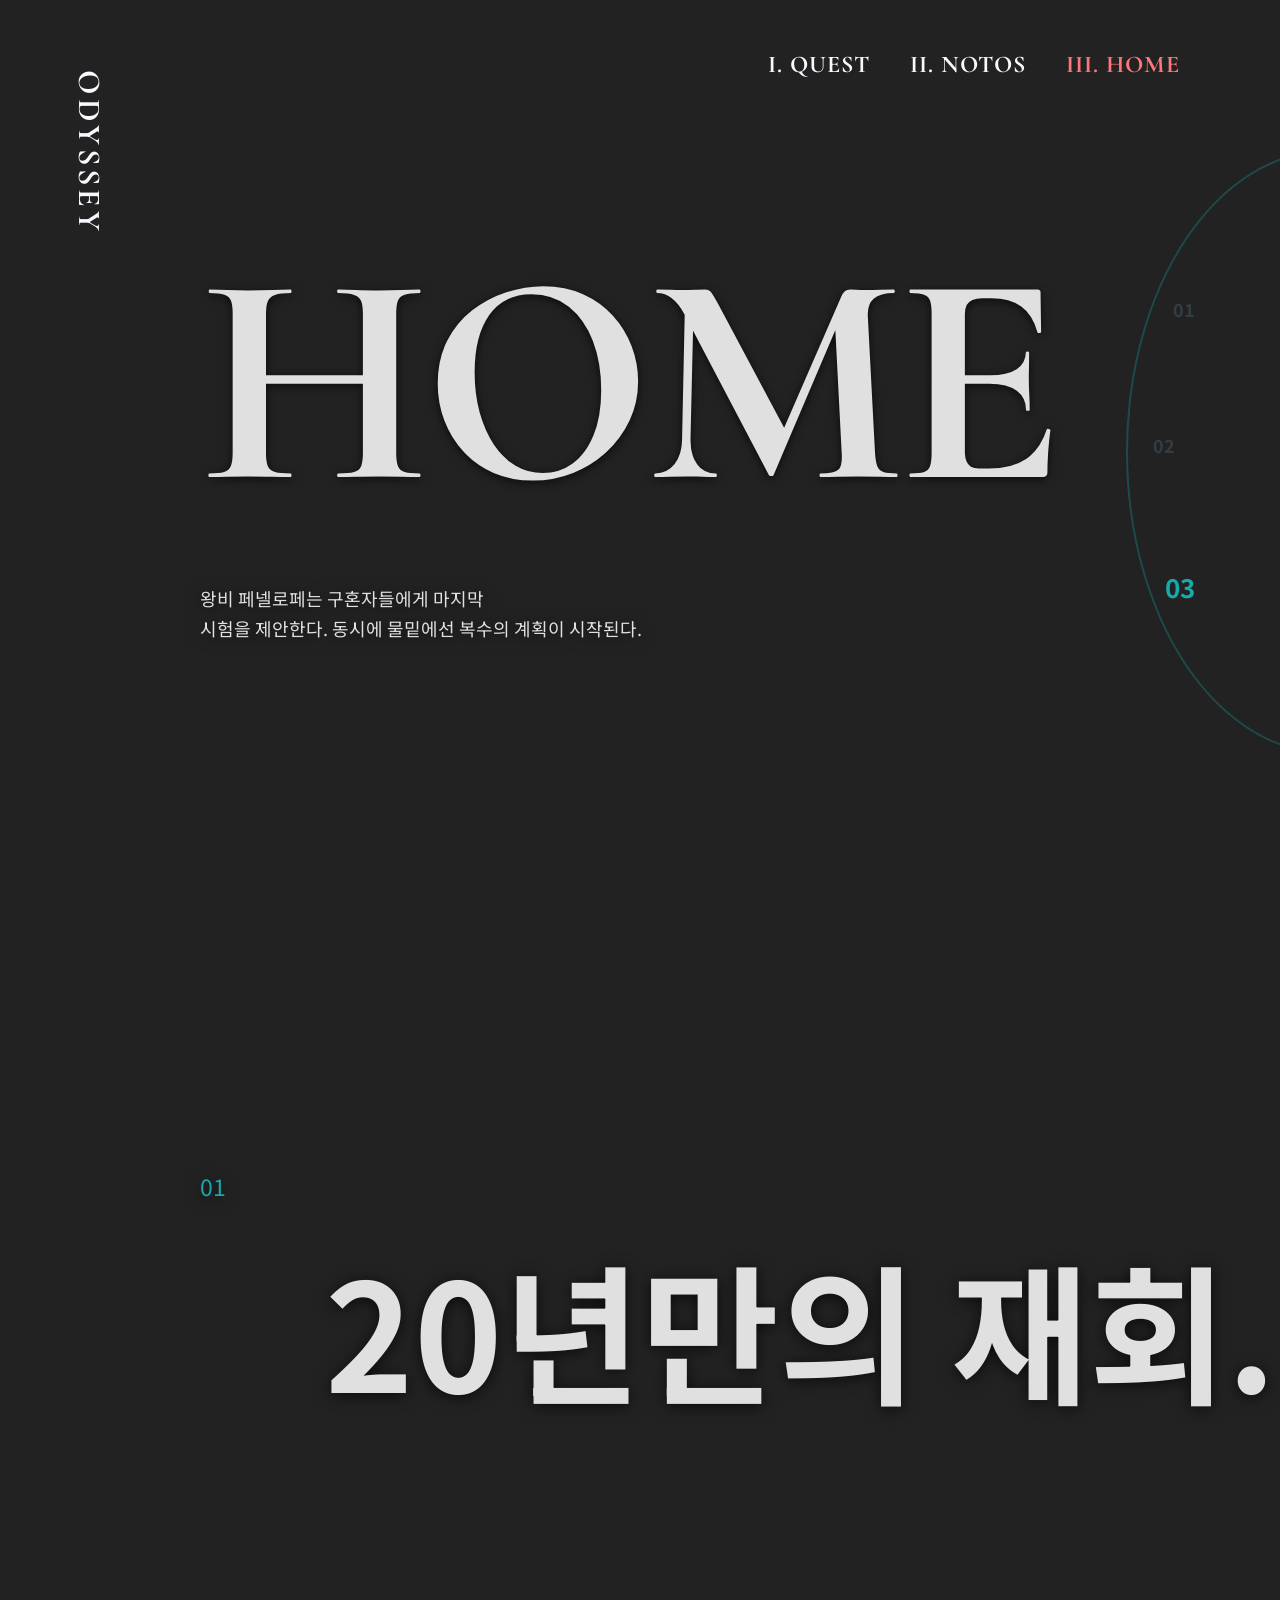
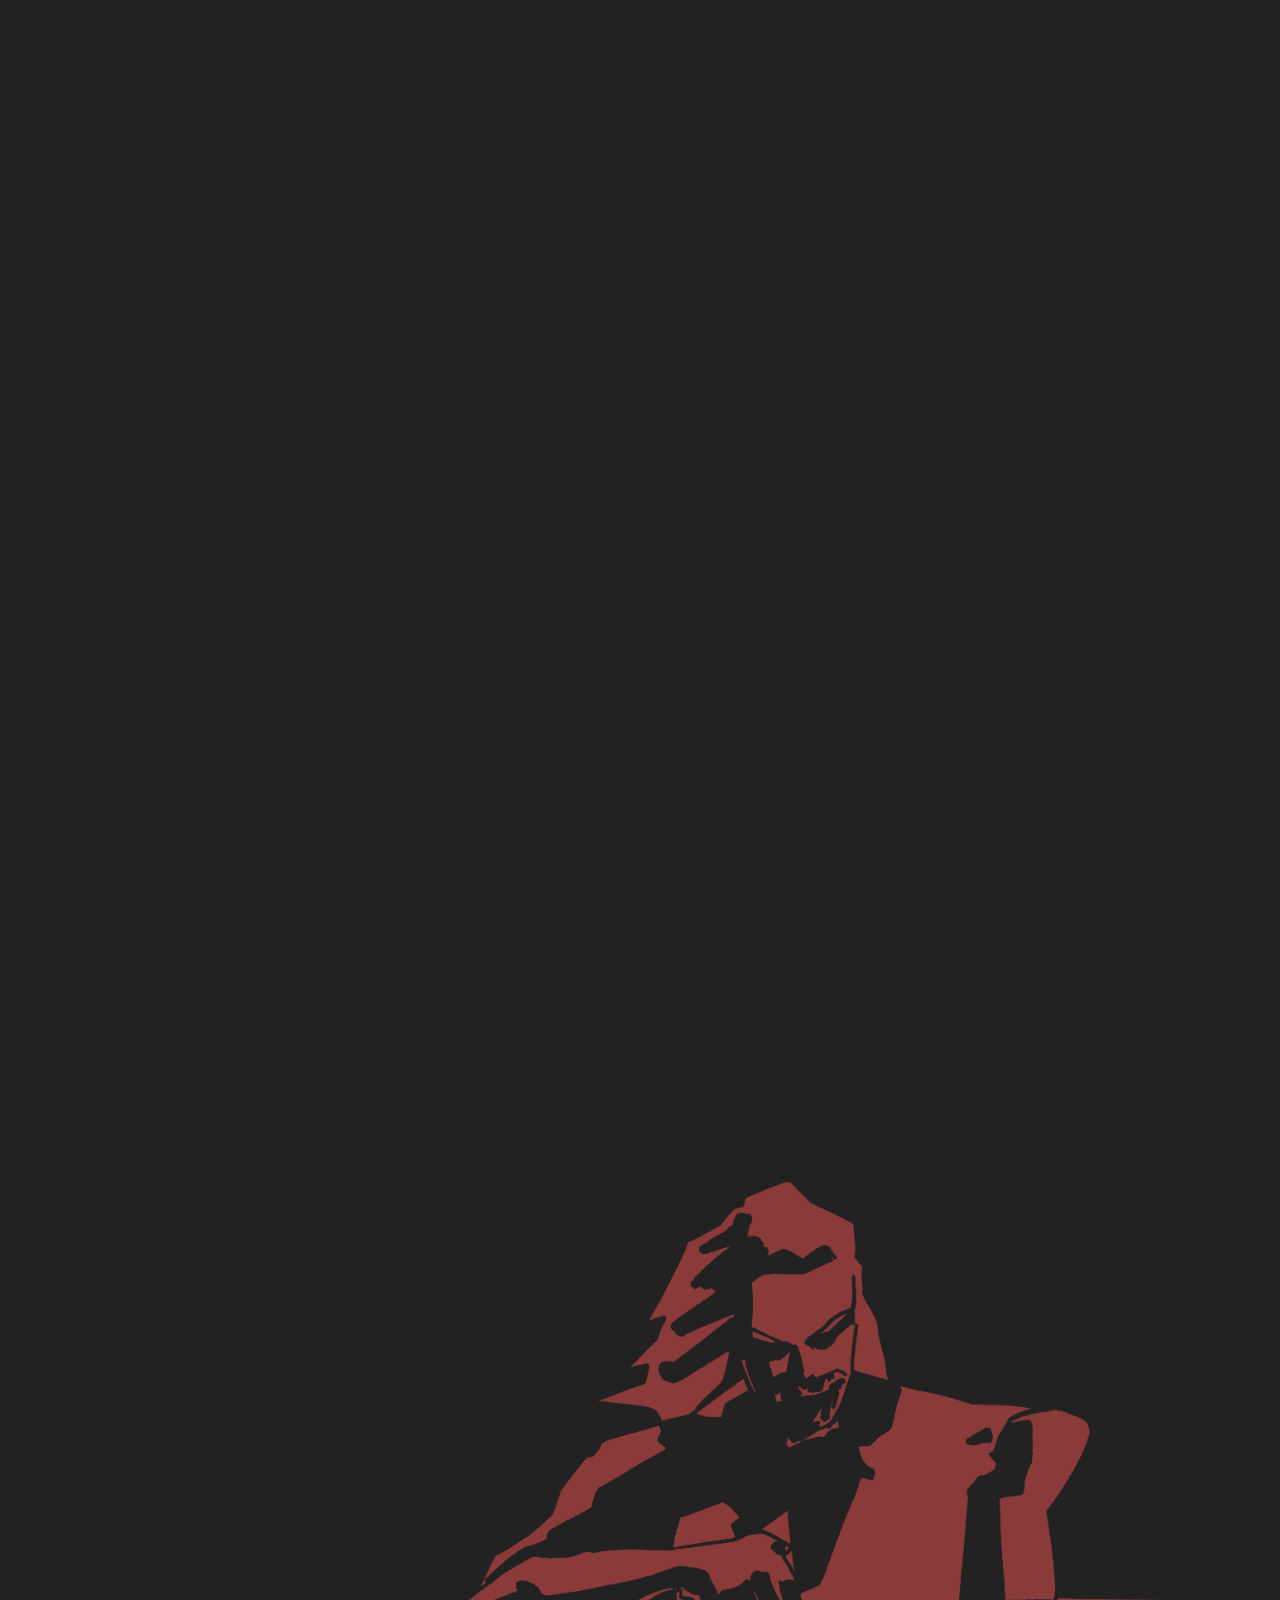
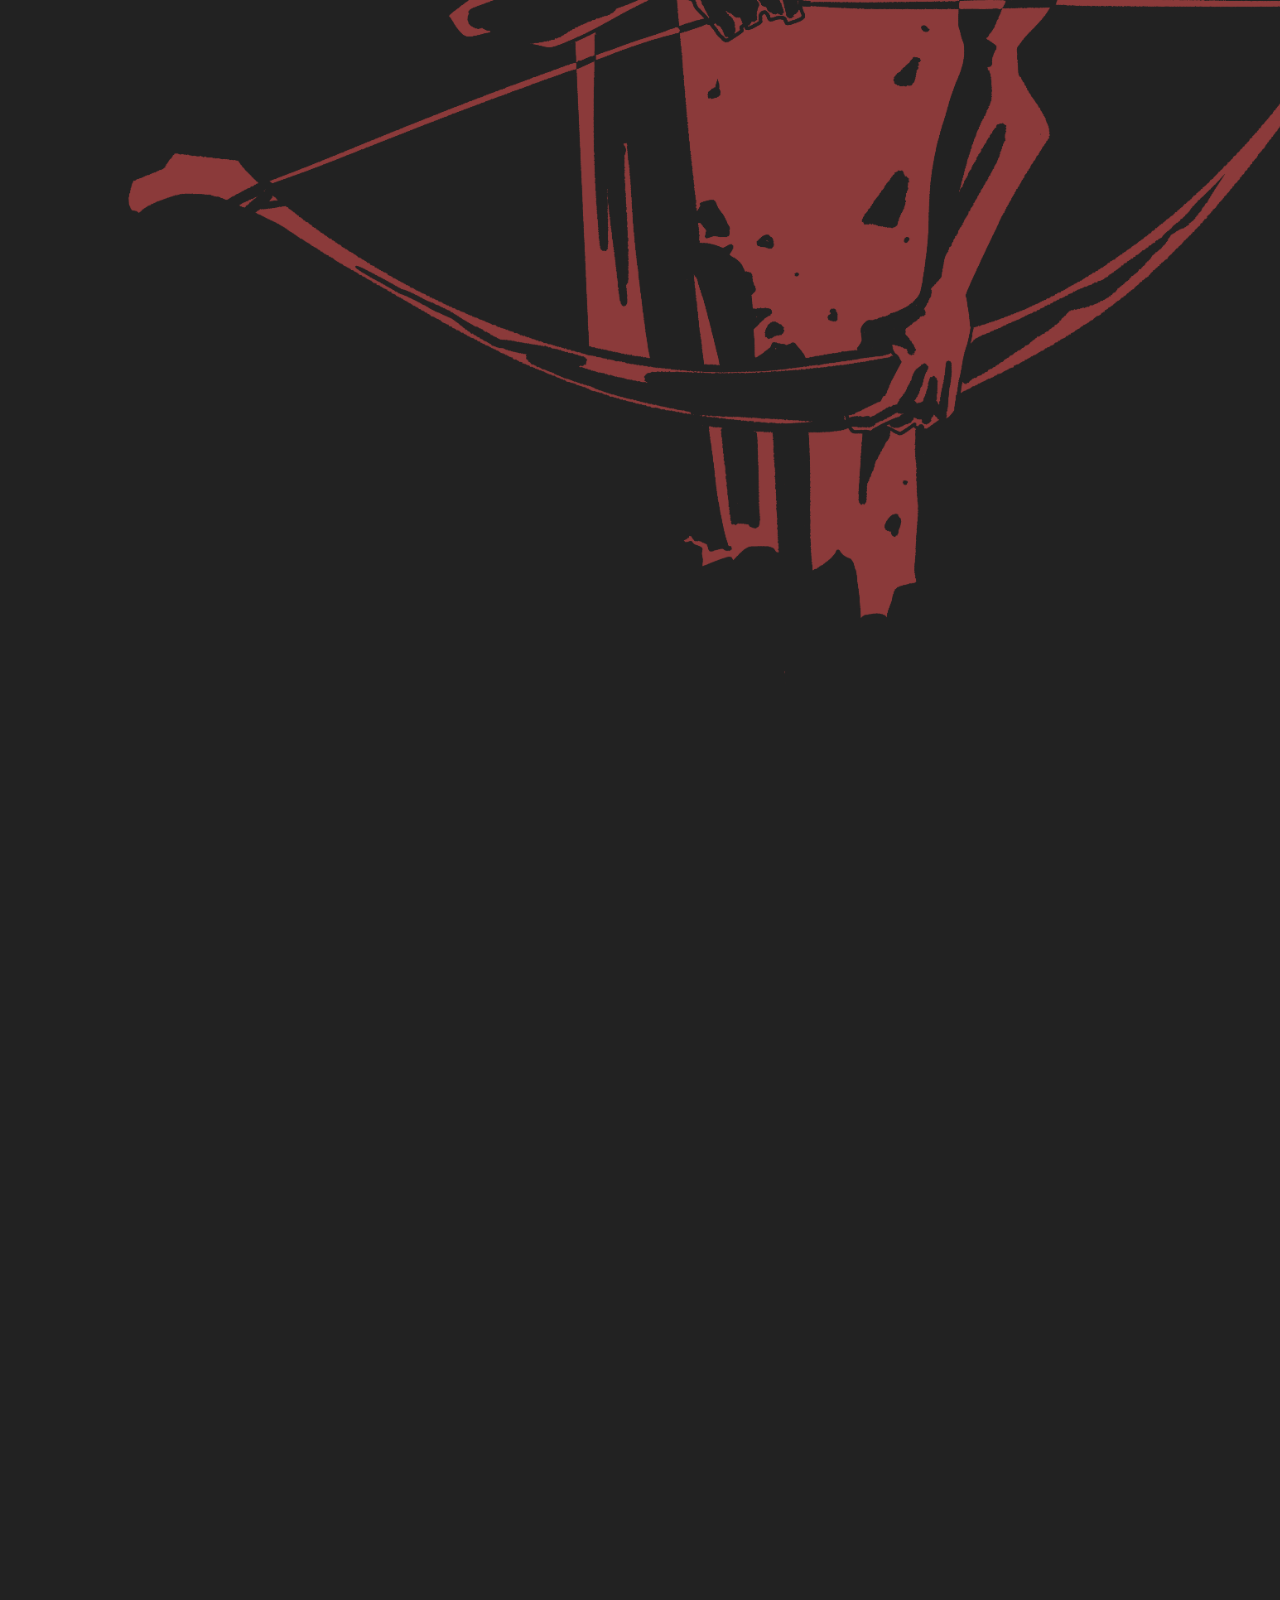
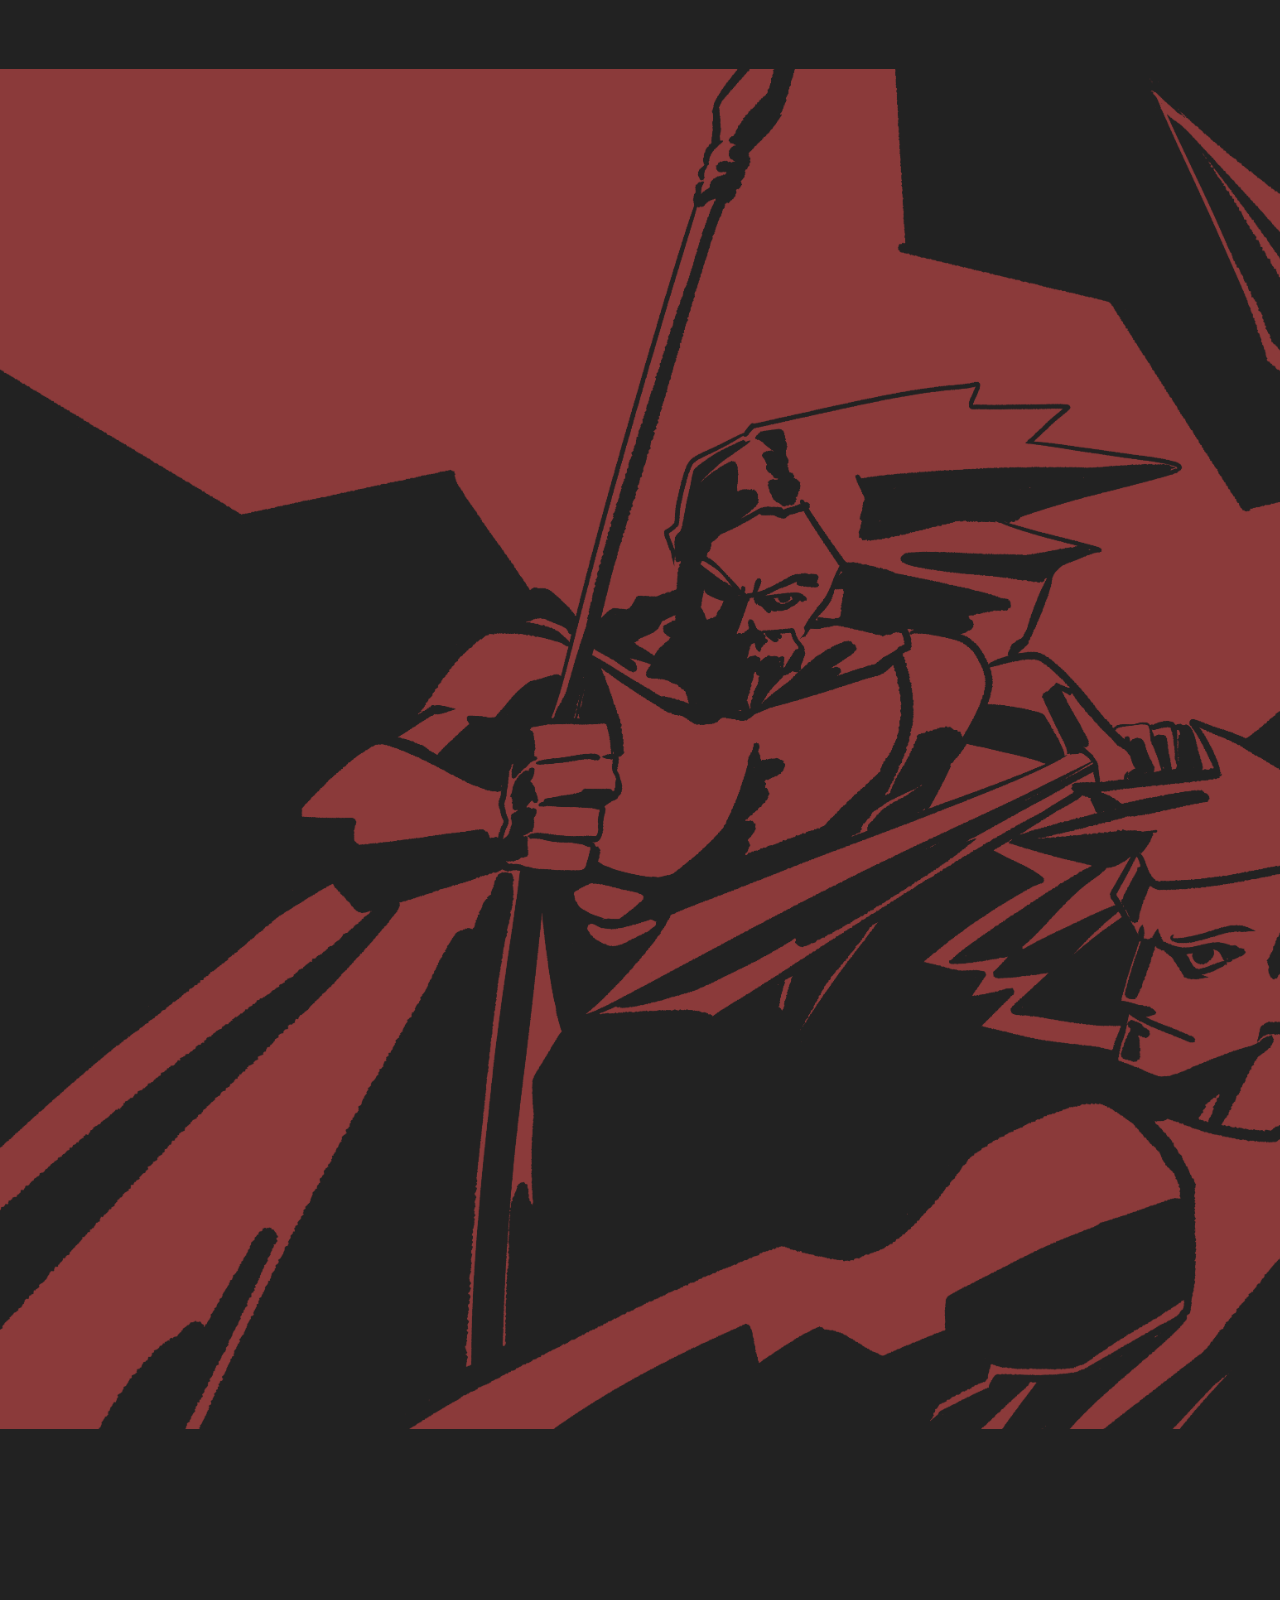
==== commit 4453ceab: "Update home.html" ====
--- a/home.html
+++ b/home.html
@@ -87,7 +87,7 @@
 		</div>
 
 		<div class="content" >
-			<img src="./img/home1.gif" style="position:absolute; width:90%">
+			<img src="./img/HOME1.gif" style="position:absolute; width:90%">
 
 			<p style="margin-left:"> 오디세우스가 귀환했다. 하지만 궁전을 점거한 구혼자들을 피해야 했기에, 여신 아테네는 그를 초라한 거지로 변장시켰다. 오디세우스는 충직한 돼지치기의 오두막에 은신해 기회를 엿보았다.</p>
 
--- a/css/style.css
+++ b/css/style.css
@@ -6,12 +6,7 @@
     scroll-behavior: smooth;
     user-select: none;
     }
-
-@import url('https://fonts.googleapis.com/css2?family=Cormorant+Garamond:ital,wght@0,300;0,400;0,500;0,600;0,700;1,300;1,400;1,500;1,600;1,700&display=swap');
-@import url('https://fonts.googleapis.com/css2?family=Noto+Sans+KR:wght@100..900&display=swap');
- 
-
-    body,h1,h2,p,ul{margin:0; padding:0;}
+   body,h1,h2,p,ul{margin:0; padding:0;}
 
     body{background-color: #222222;}
     section{
@@ -181,7 +176,7 @@
     h1{ position: relative;
         font-family: 'Cormorant Garamond', serif;
         font-size: 300px;
-        color:#FF6B6B;
+        color:#E0E0E0;
         letter-spacing: -6px;
         transform: scaleX(0.8);
         display: inline-block;
@@ -216,9 +211,9 @@
     }
 
     h2{ position: relative;
-        font-family: 'noto sans kr', serif;
+        font-family: 'noto sans kr', sans-serif;
         font-size: 150px;
-        color: #E0E0E0; 
+        color:#E0E0E0; 
         line-height: auto;
         padding: 0 200px;
         z-index: 5;
@@ -226,6 +221,7 @@
     }
 
     p { position: relative;
+        font-family: 'noto sans kr', sans-serif;
         z-index: 5;
         font-weight: normal;
         font-size: 26px;
@@ -428,6 +424,8 @@
         padding: 0px;
         max-width: none;
     }
+
+
 .text-container {
     width: 80%;
     max-width: 800px;
@@ -435,7 +433,7 @@
 }
 
 .fade-text {
-    color: #ffffff;
+    color: #E0E0E0;;
     font-size: 1.5rem;
     text-shadow: 0 4px 6px rgba(0, 0, 0, 0.6);
     margin: 0;
@@ -446,6 +444,8 @@
     justify-content: center;
     align-items: center;
 }
+
+
 
 
 .story-section {
@@ -497,7 +497,7 @@
 .text-2-2 { top: 20%; left: 40%; transform: translate(-50%, -50%); max-width: 650px; }
 
 .img-3-1  { top: 0%; left: 0%; transform: translate(-50%, -50%); width: 90%; }
-.text-3-1 { bottom: 11%; right: 10%; }
+.text-3-1 { bottom: 20%; right: 10%; }
 
 
 
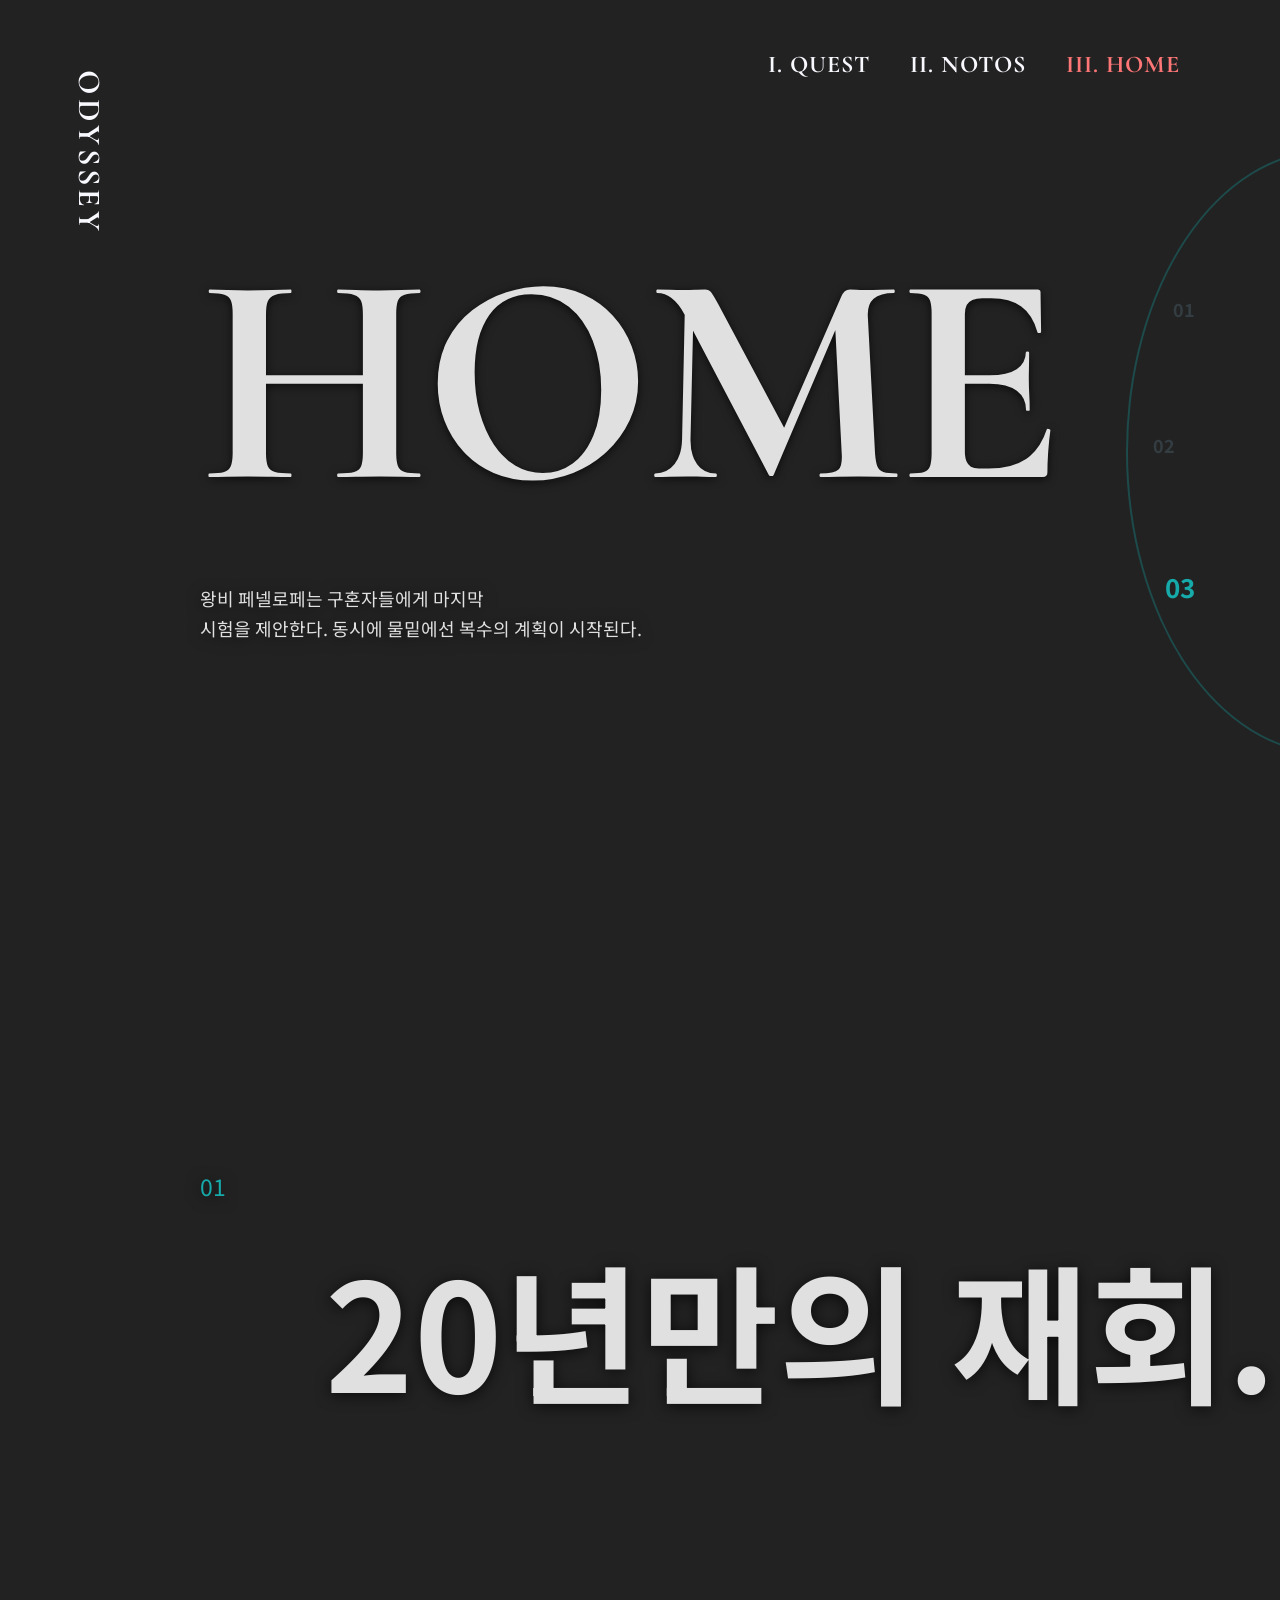
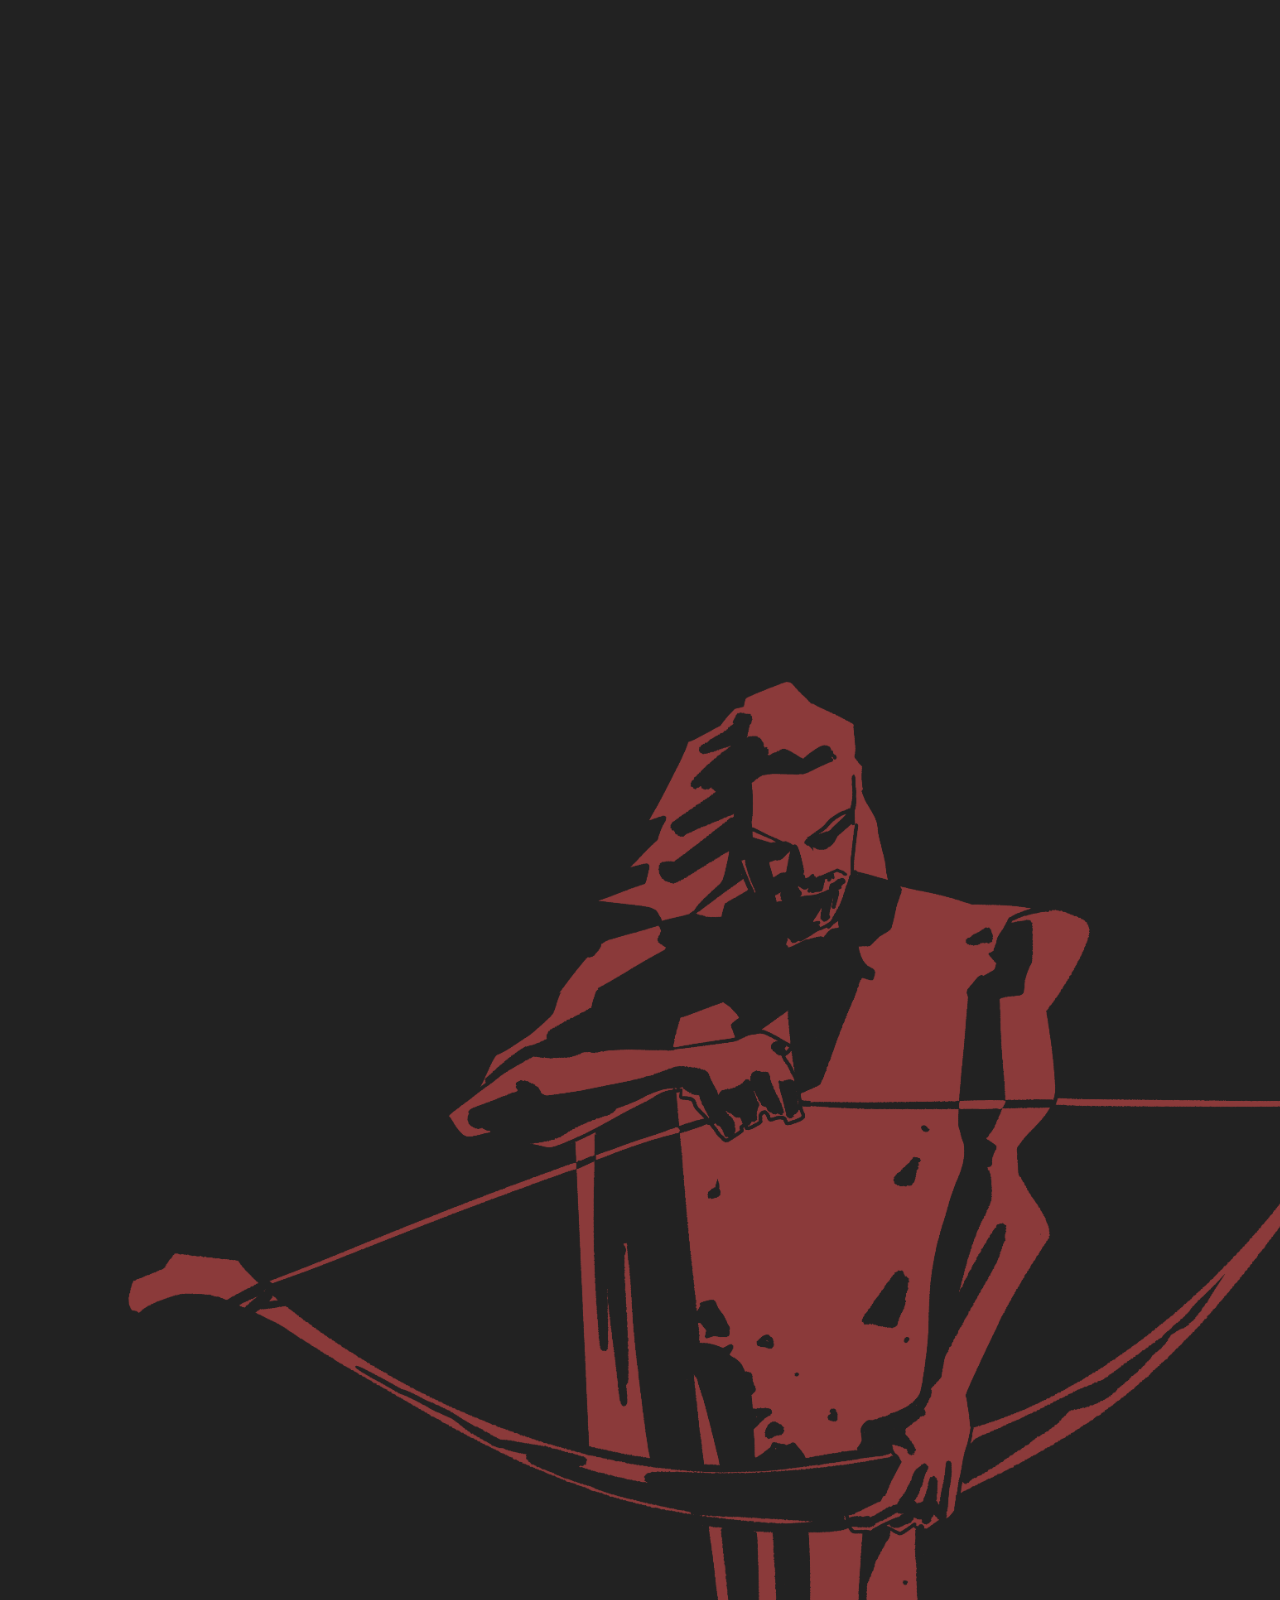
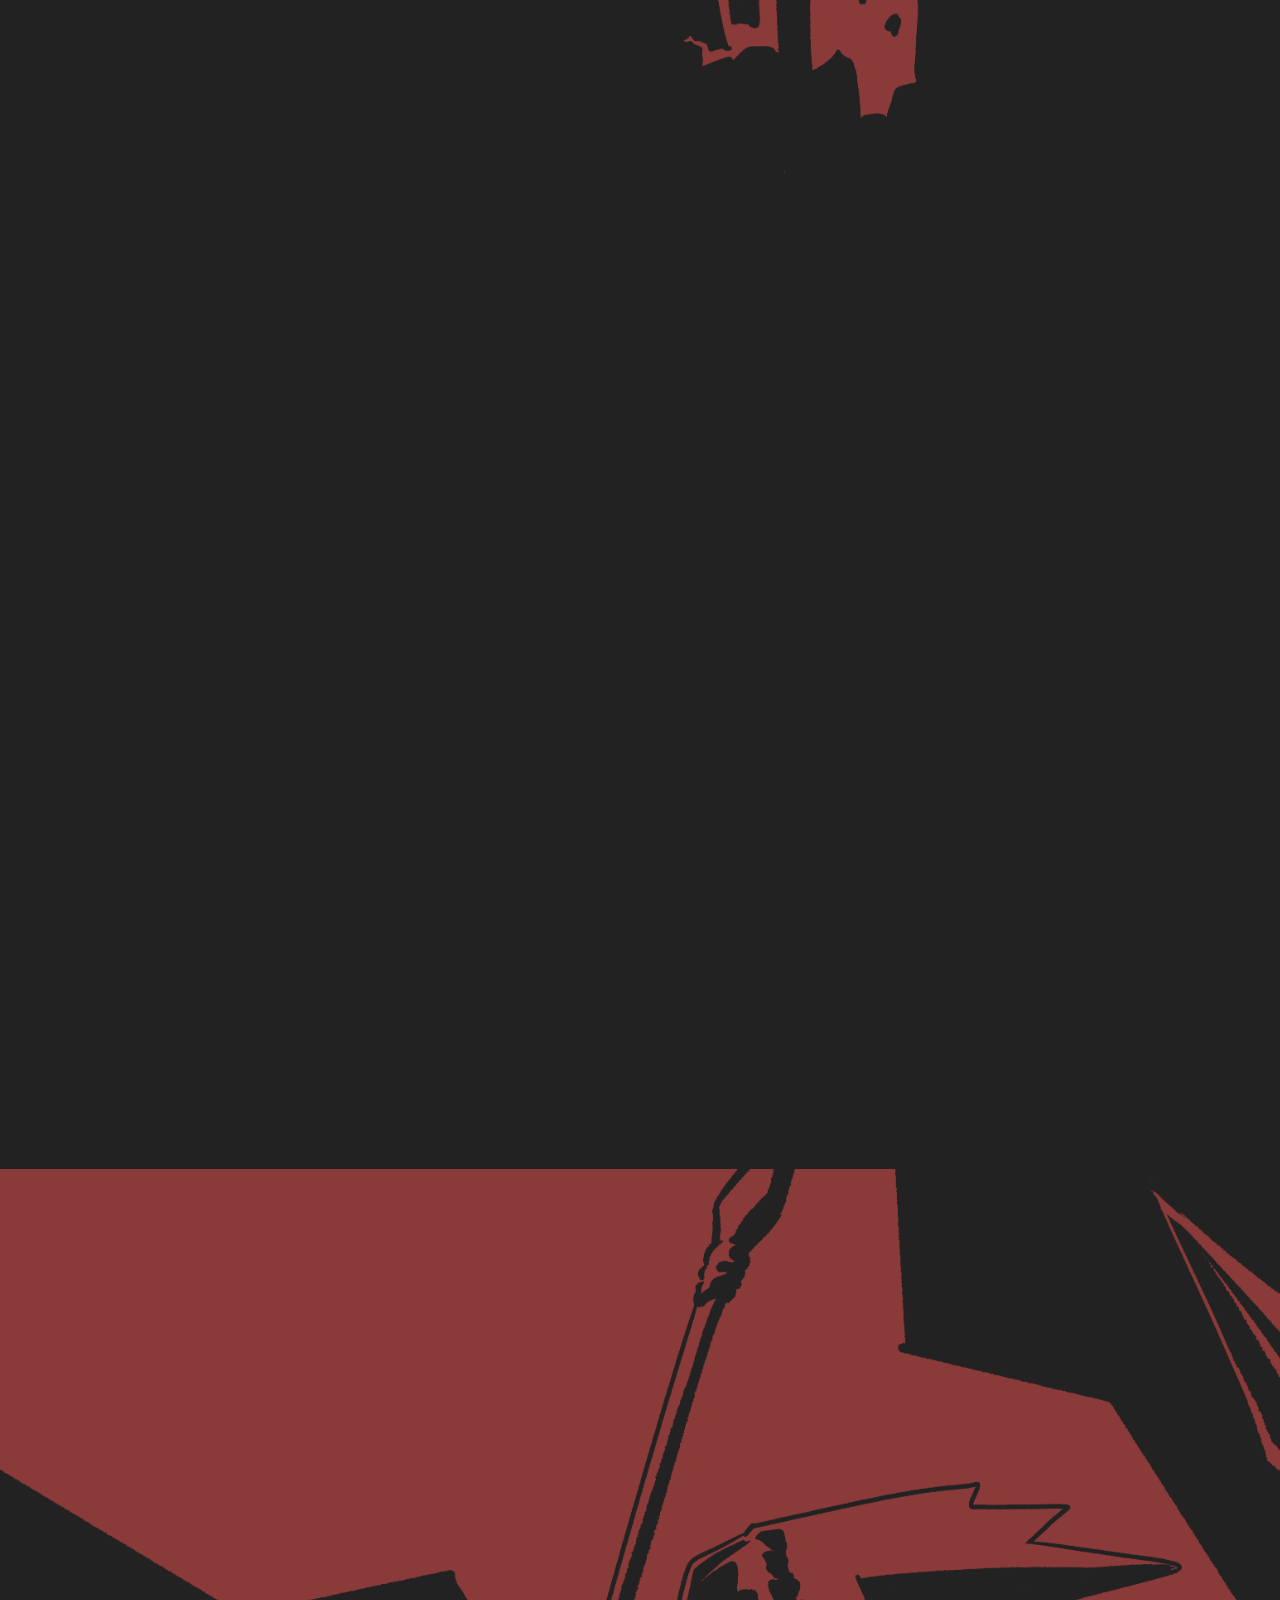
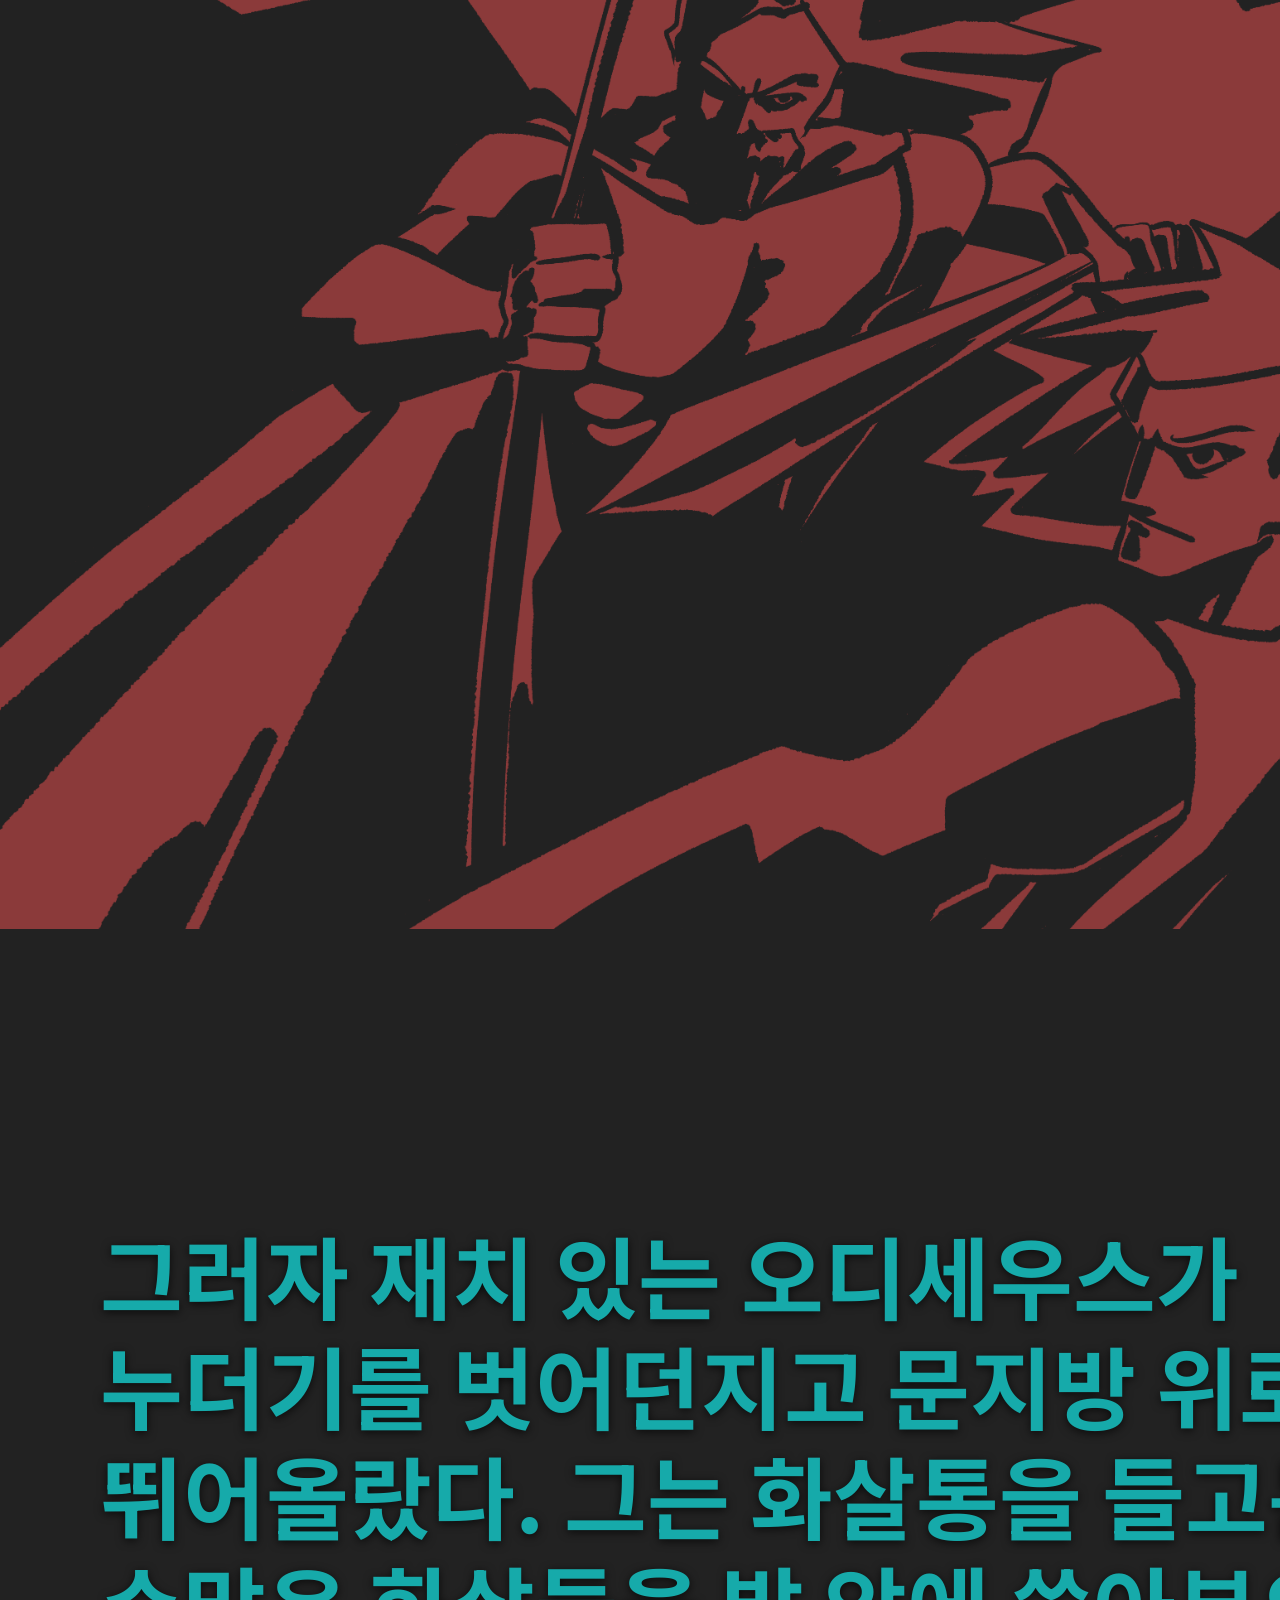
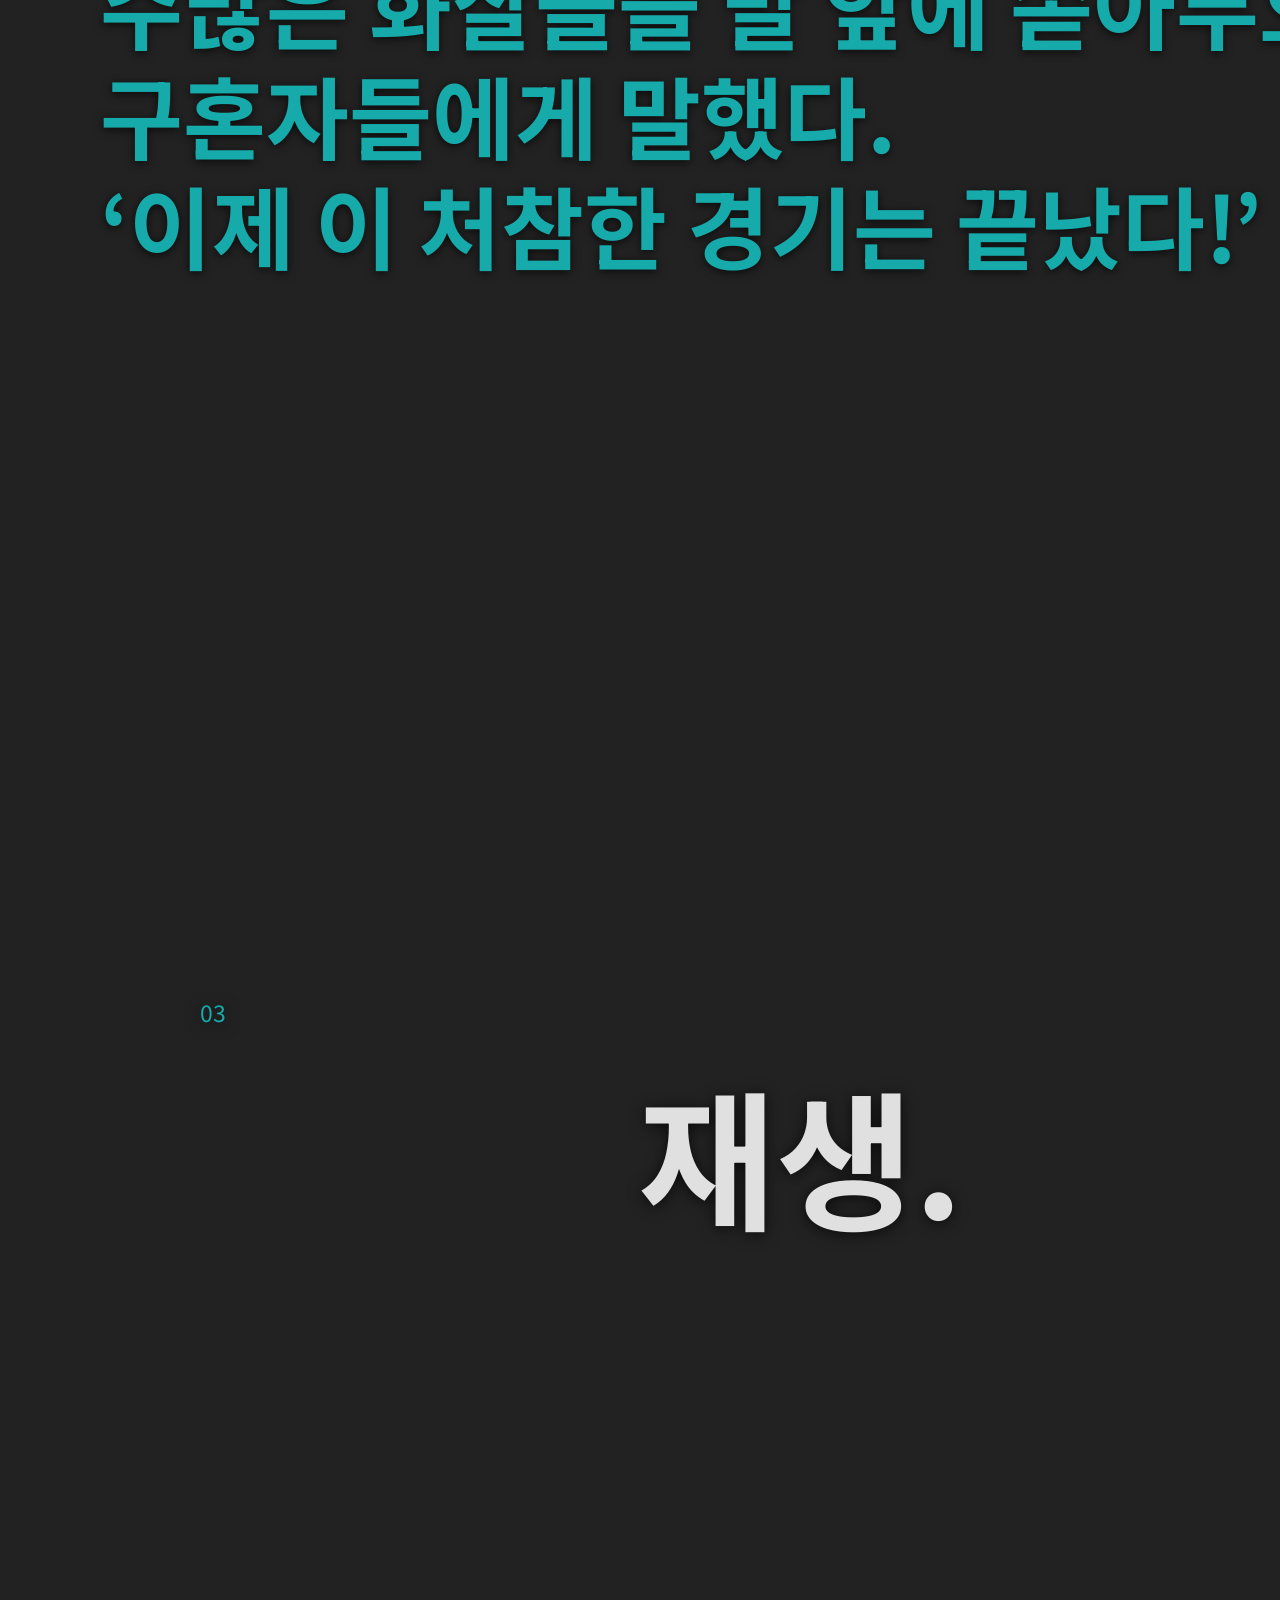
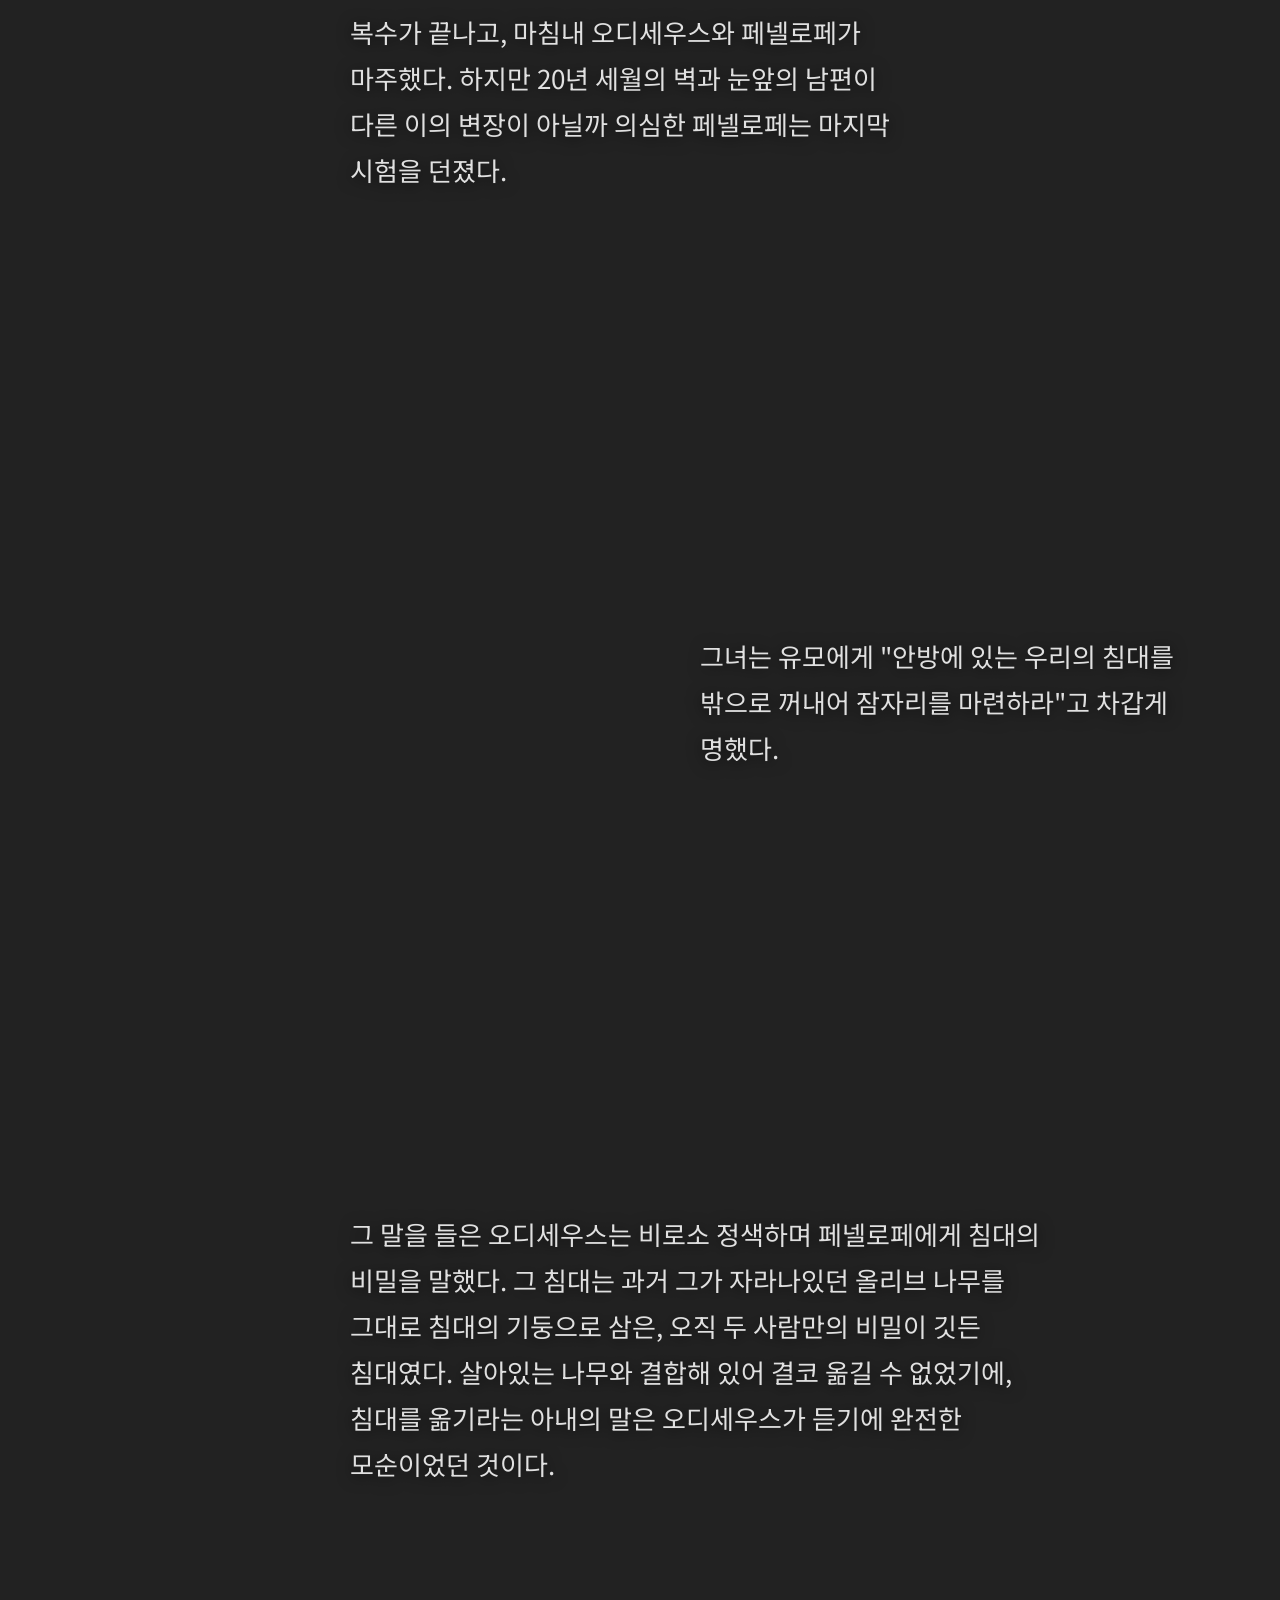
==== commit 5f501cad: "Update home.html" ====
--- a/home.html
+++ b/home.html
@@ -113,7 +113,7 @@
 		</div>
 
 				<section>
-		<div class="archtitle" style="height: 1000px;">
+		<div class="archtitle" style="height: 500px;">
 			<p class="archnum" id="chapter2">02</p>
 			<h2>
 				마지막 시련, 
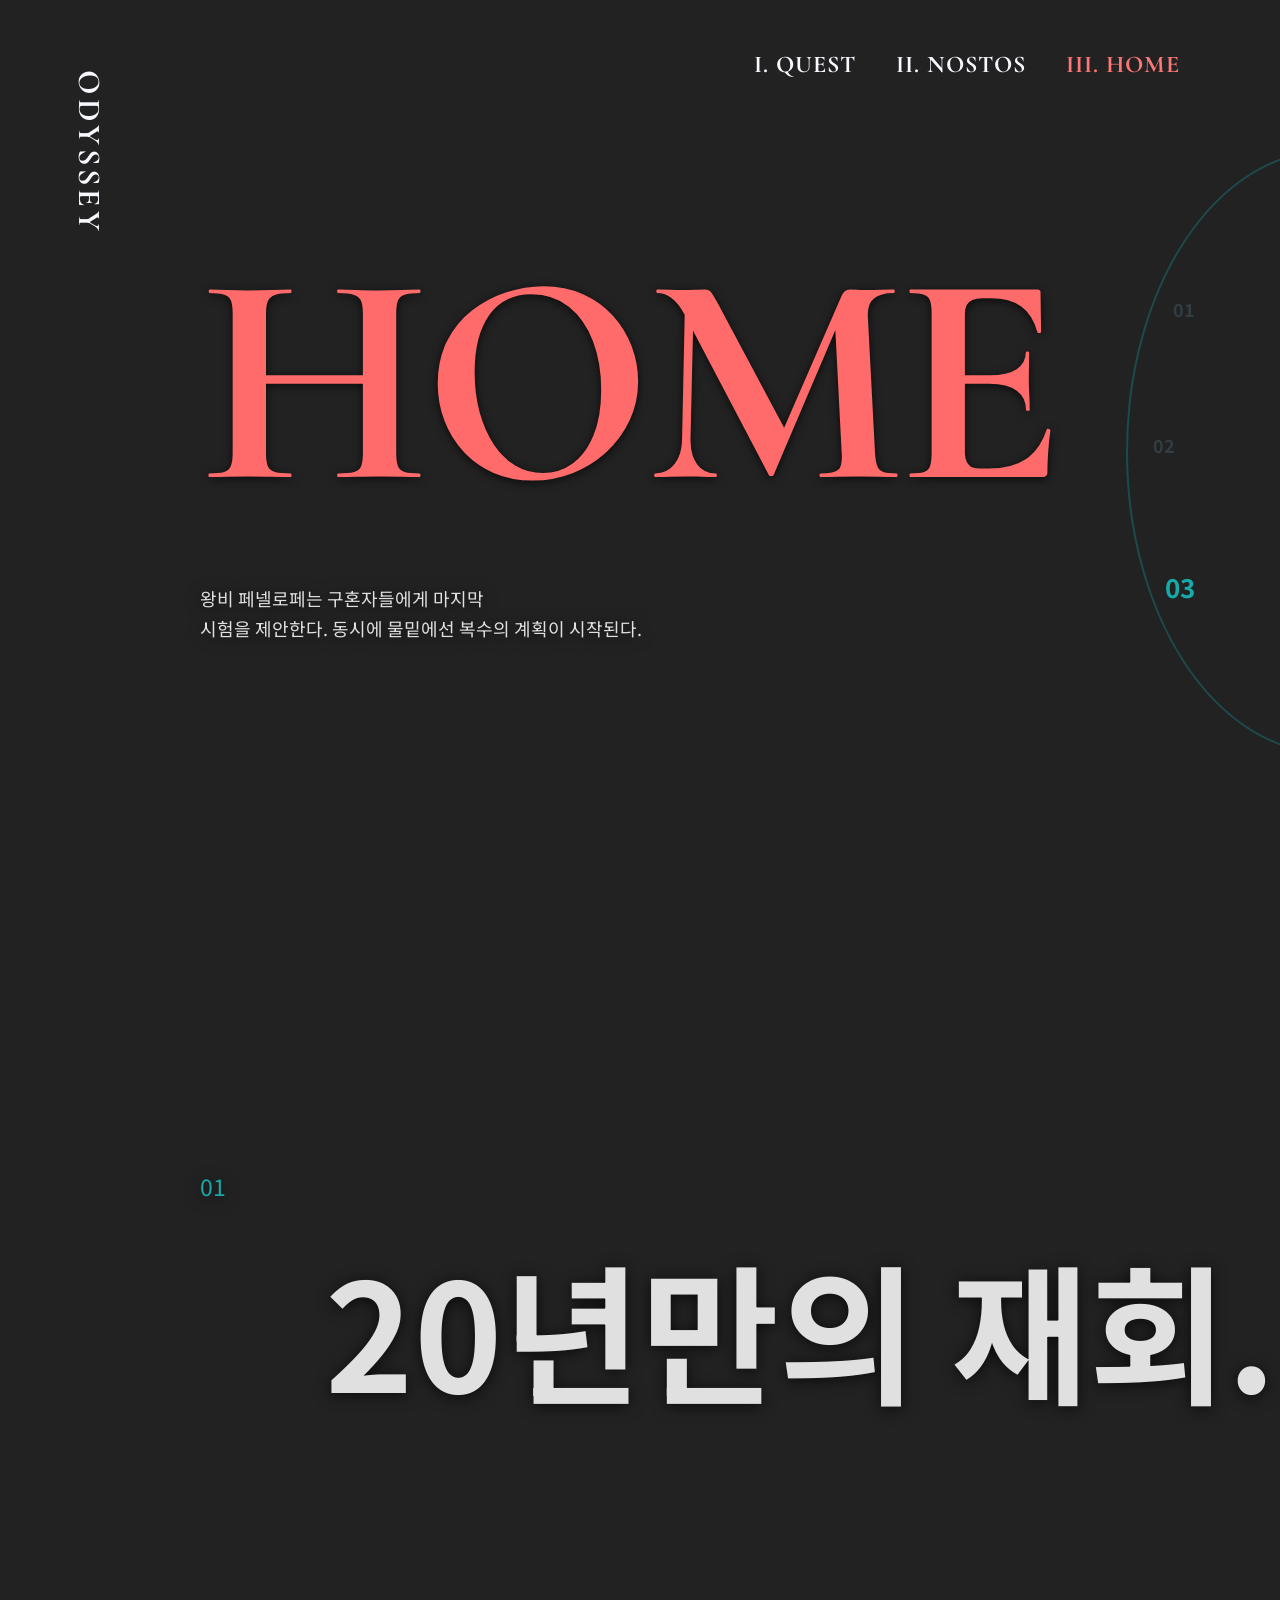
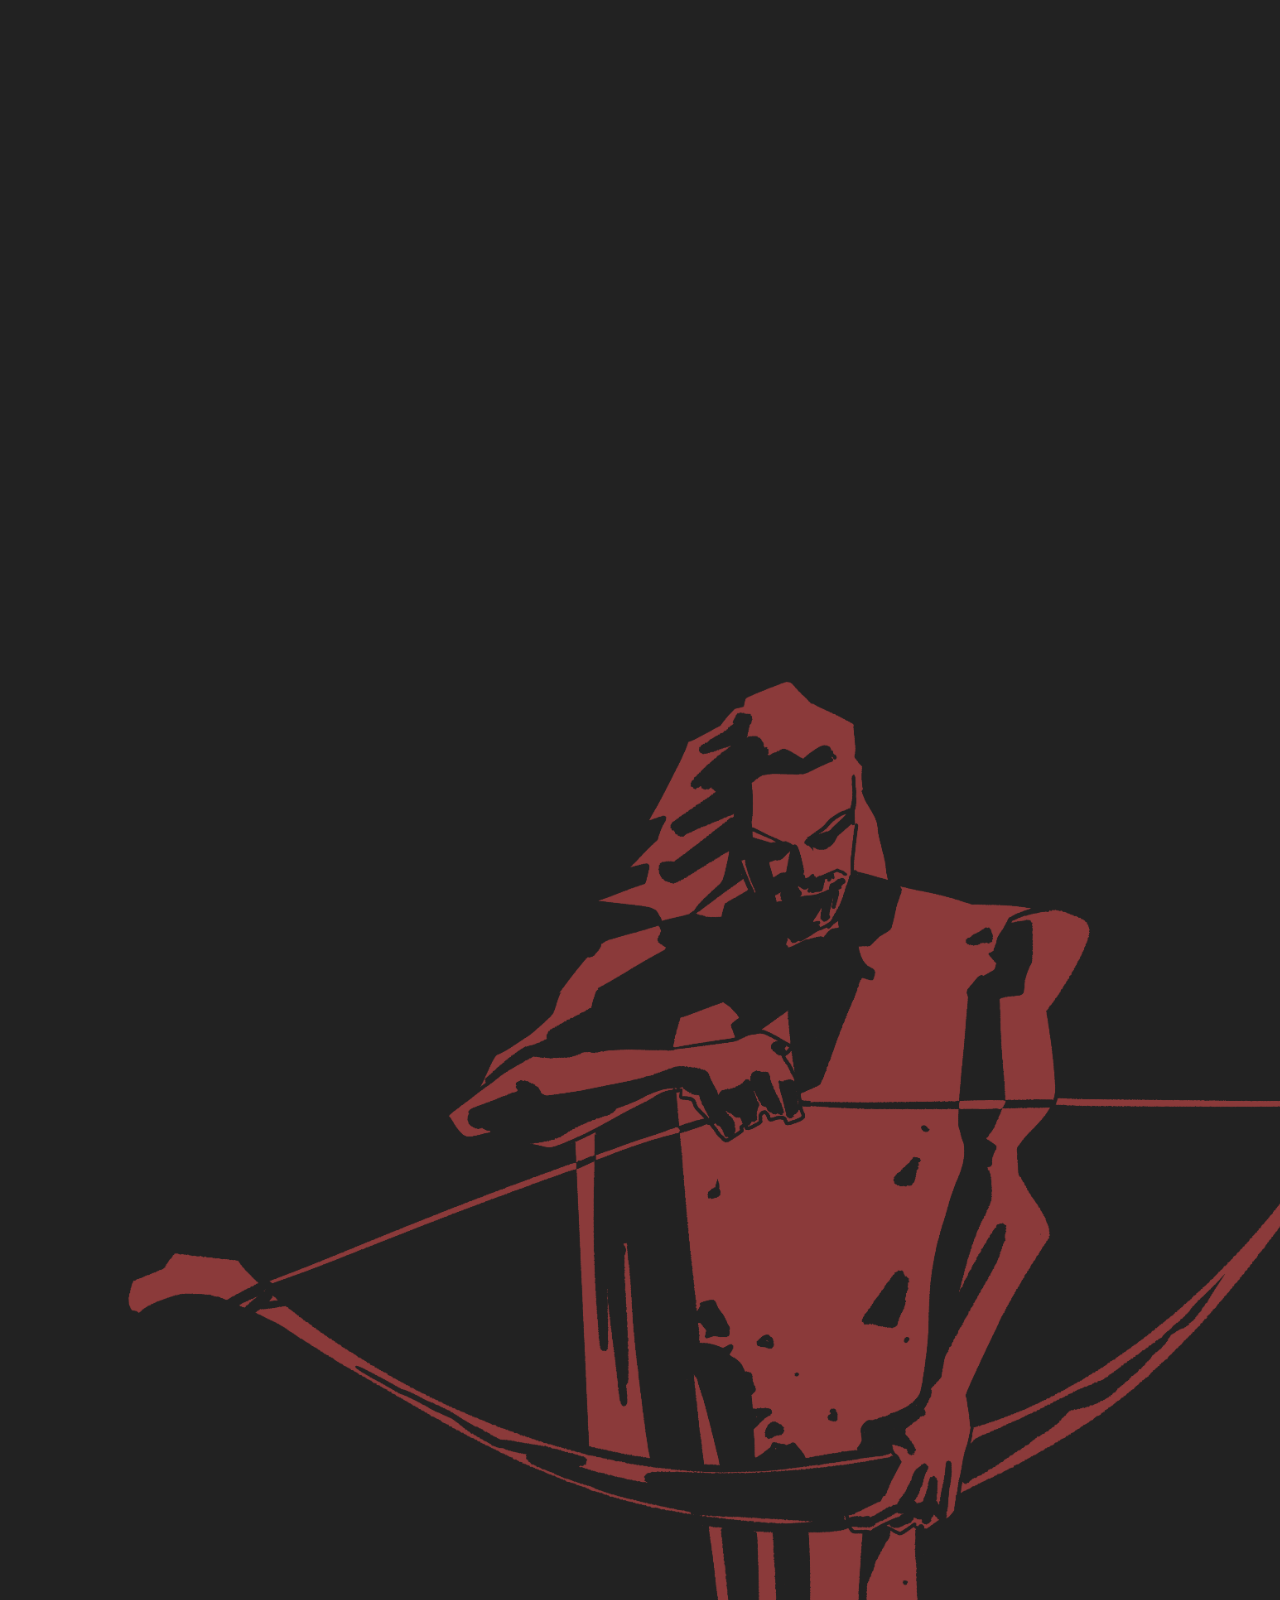
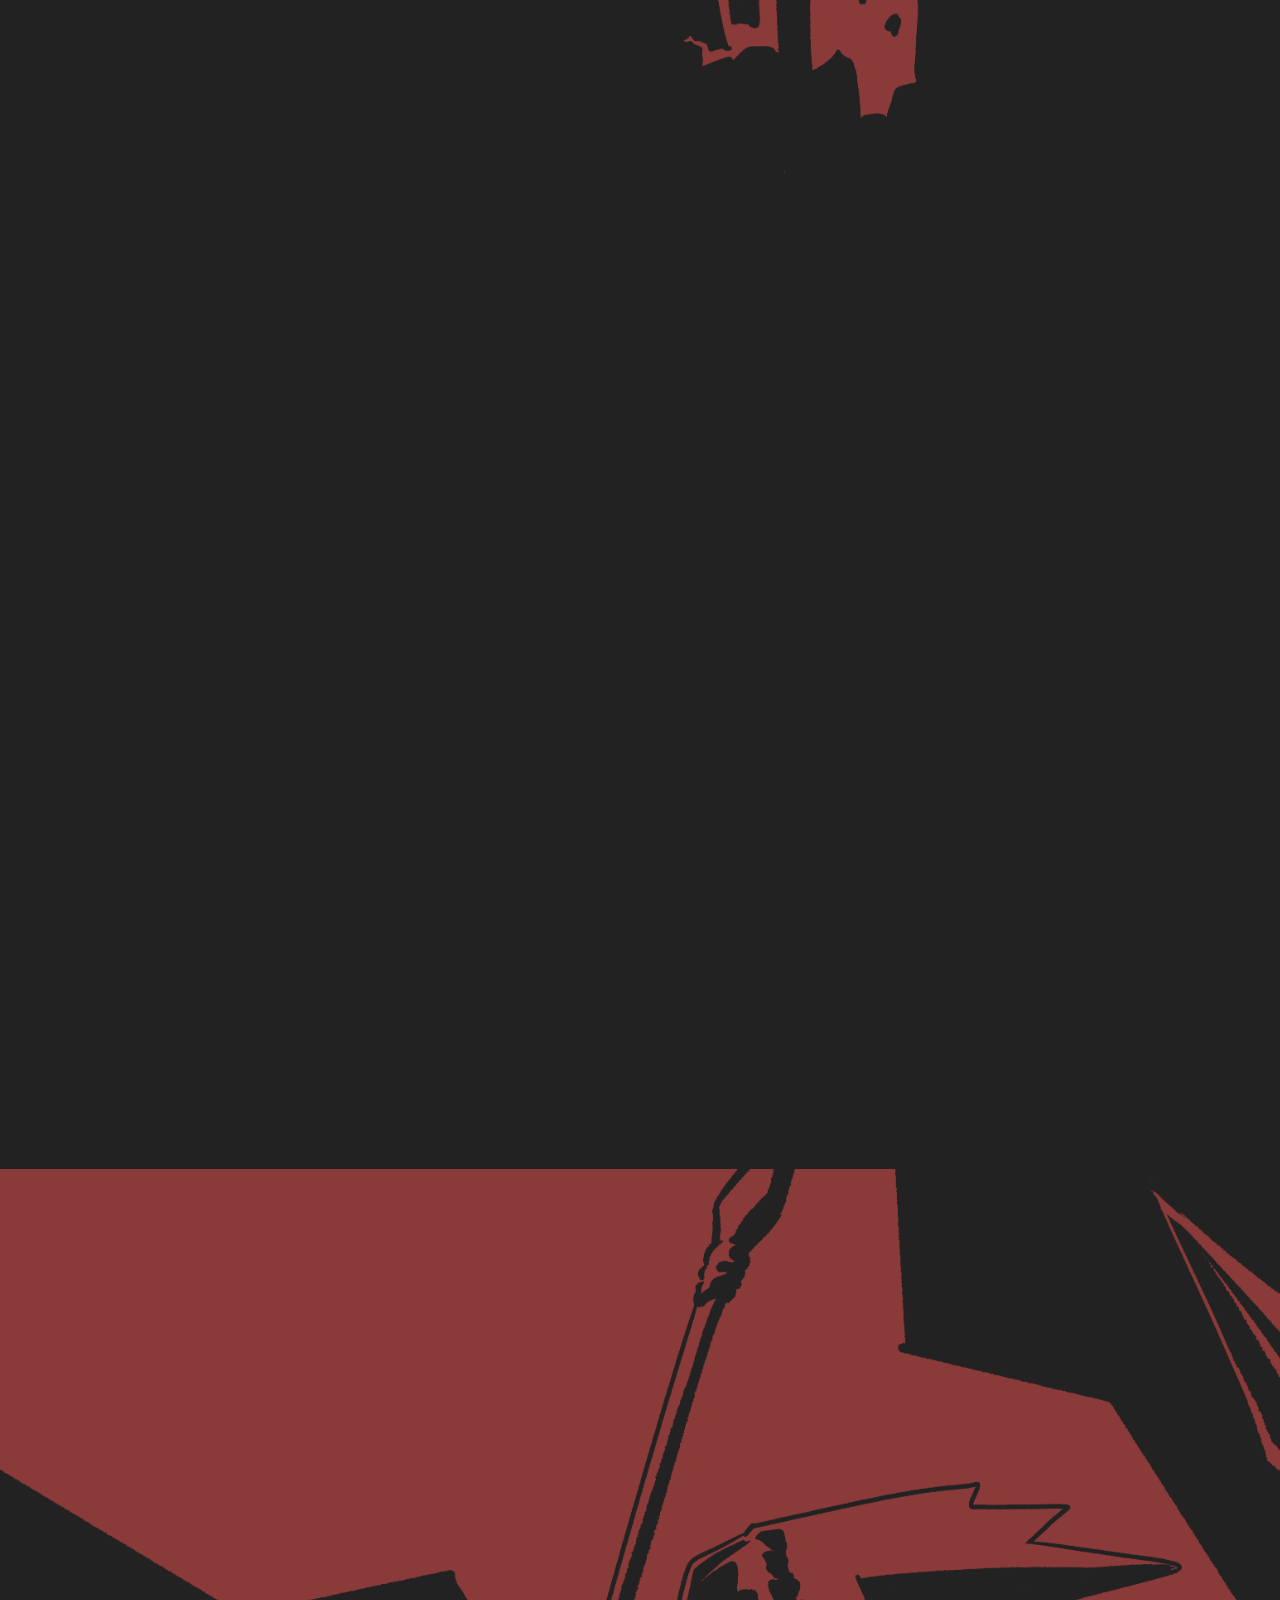
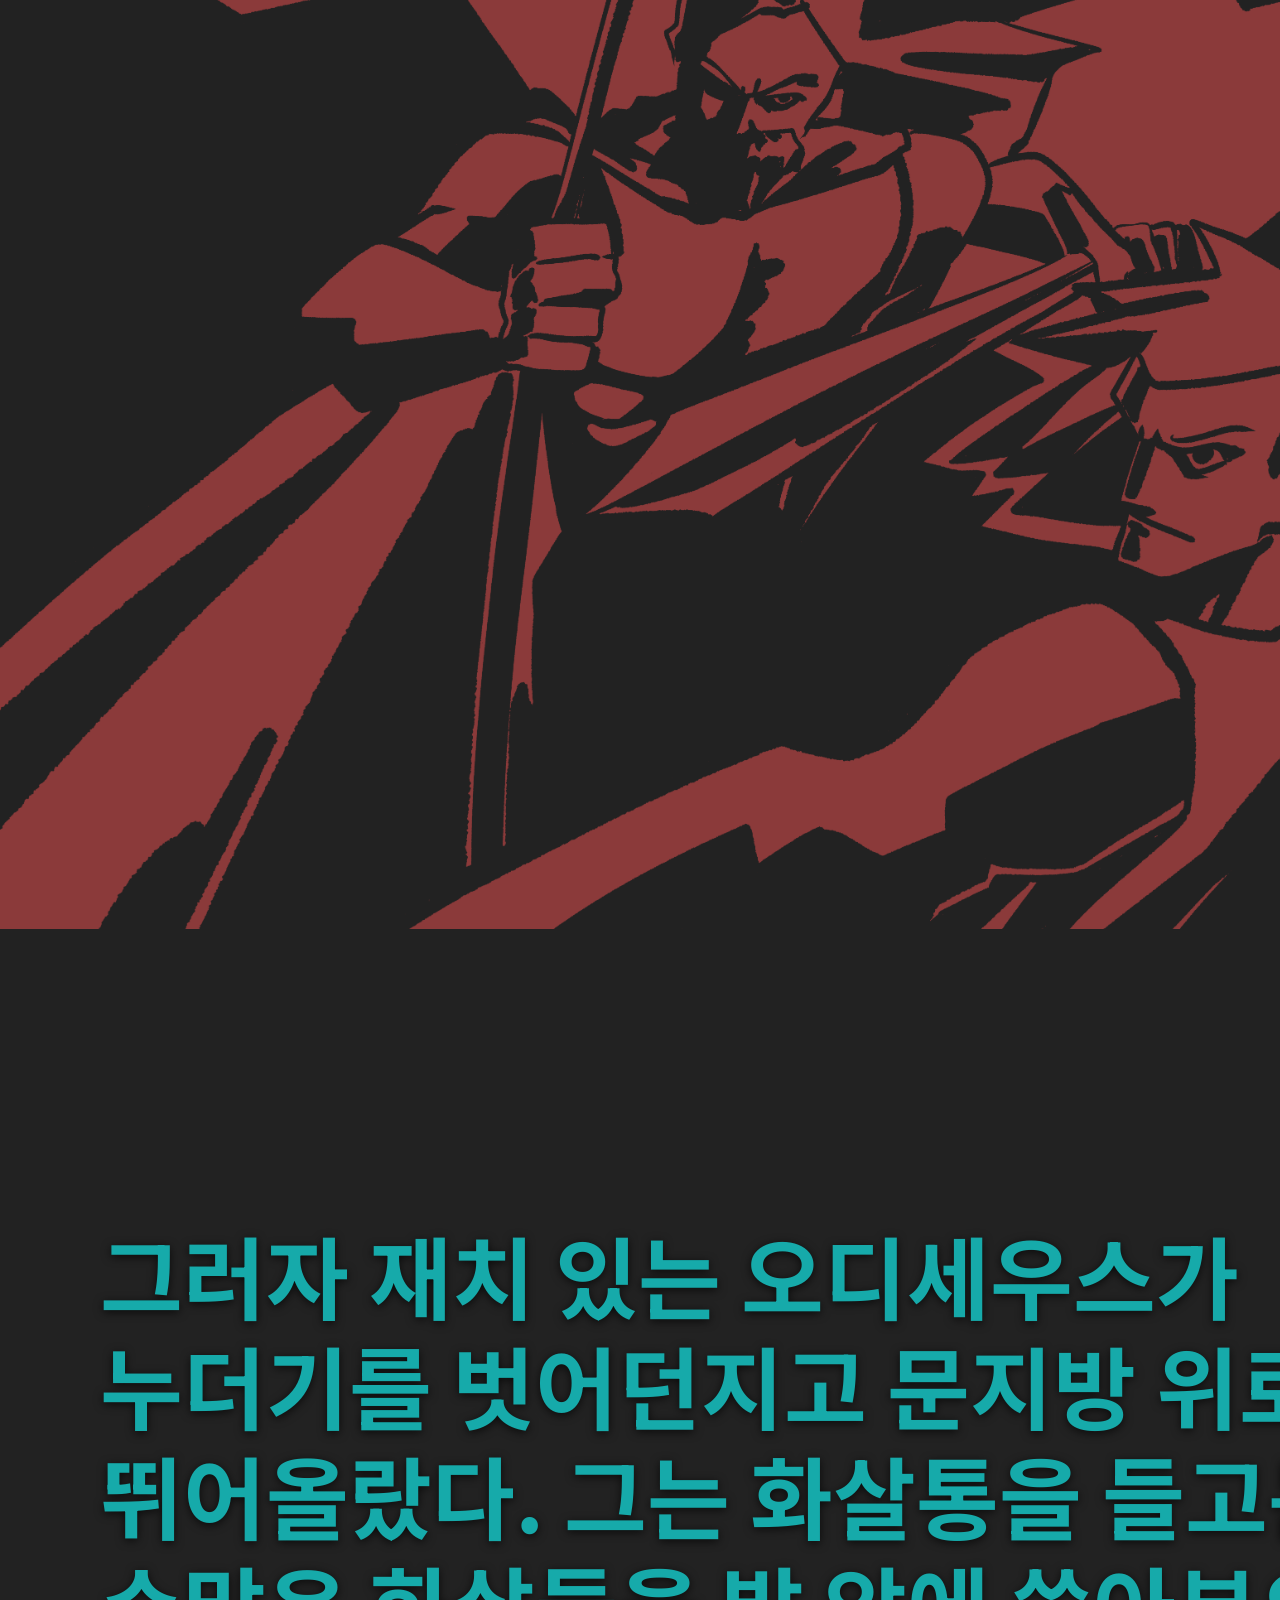
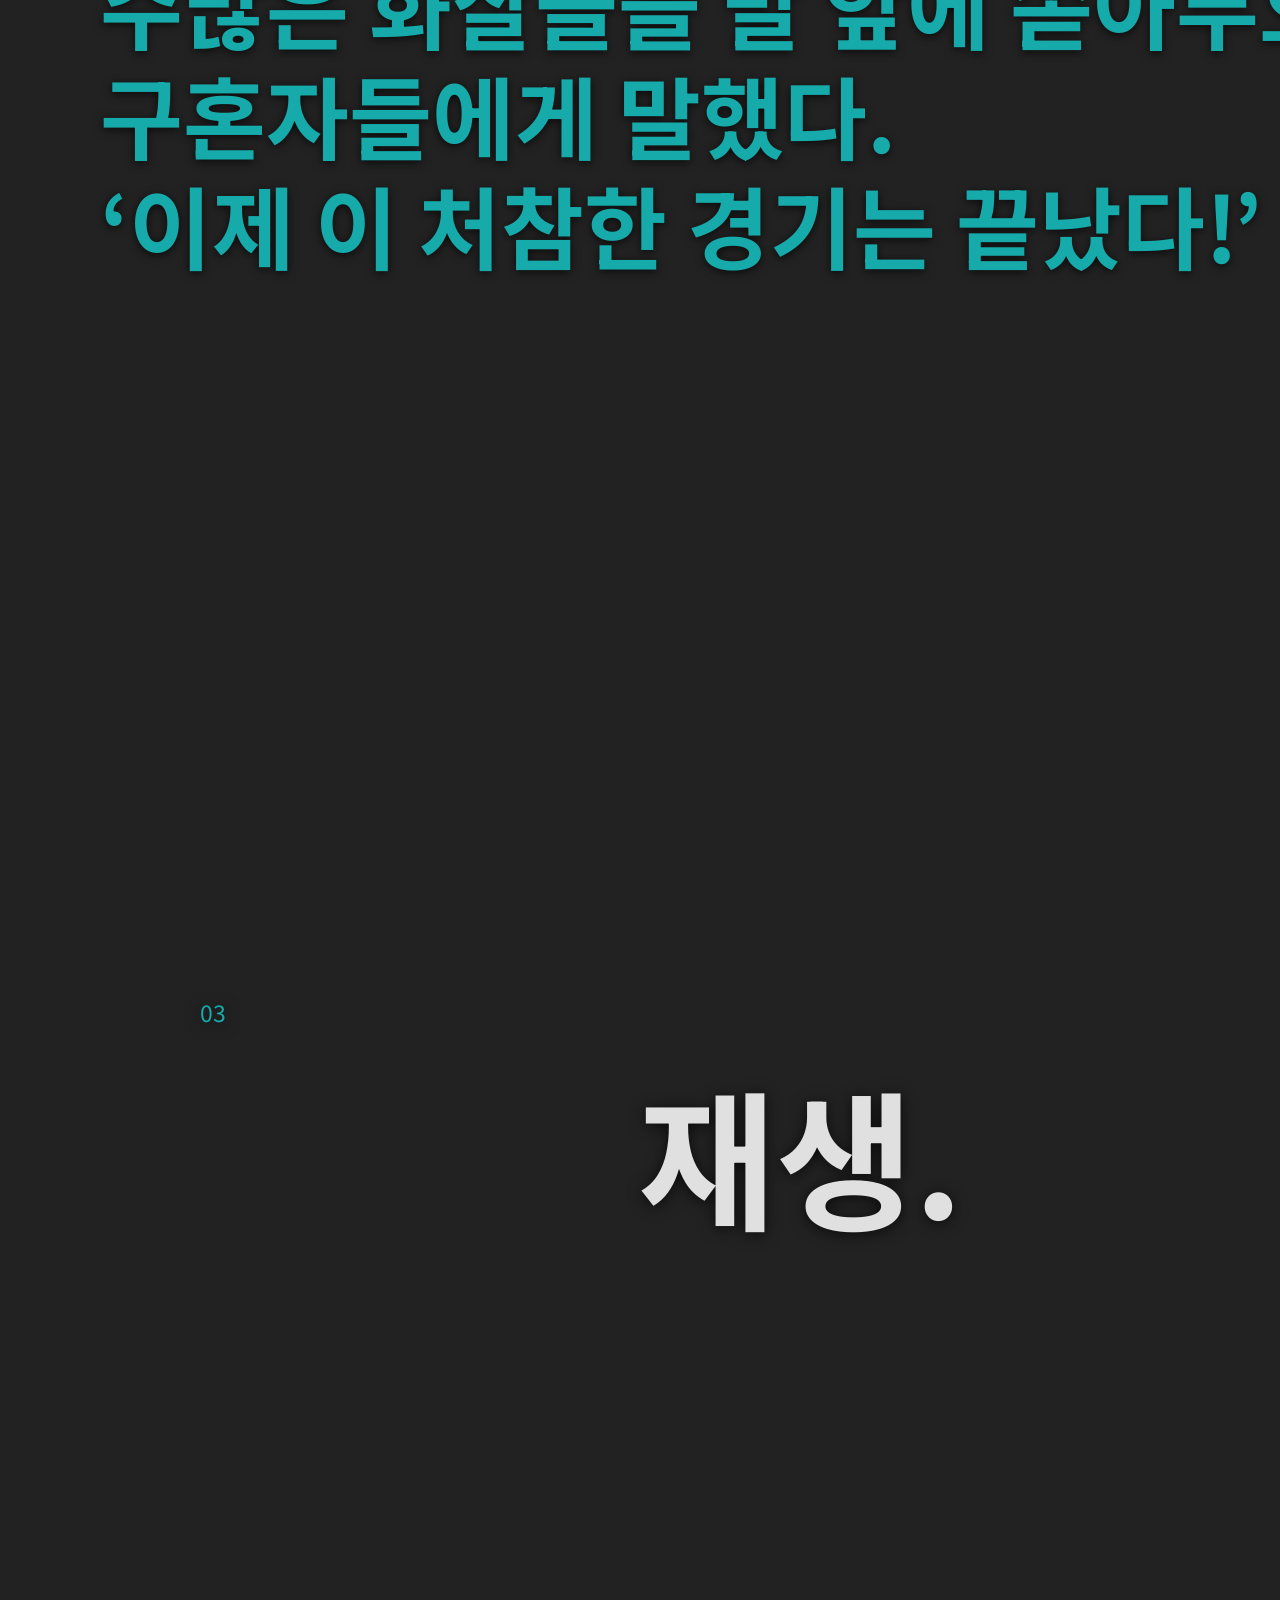
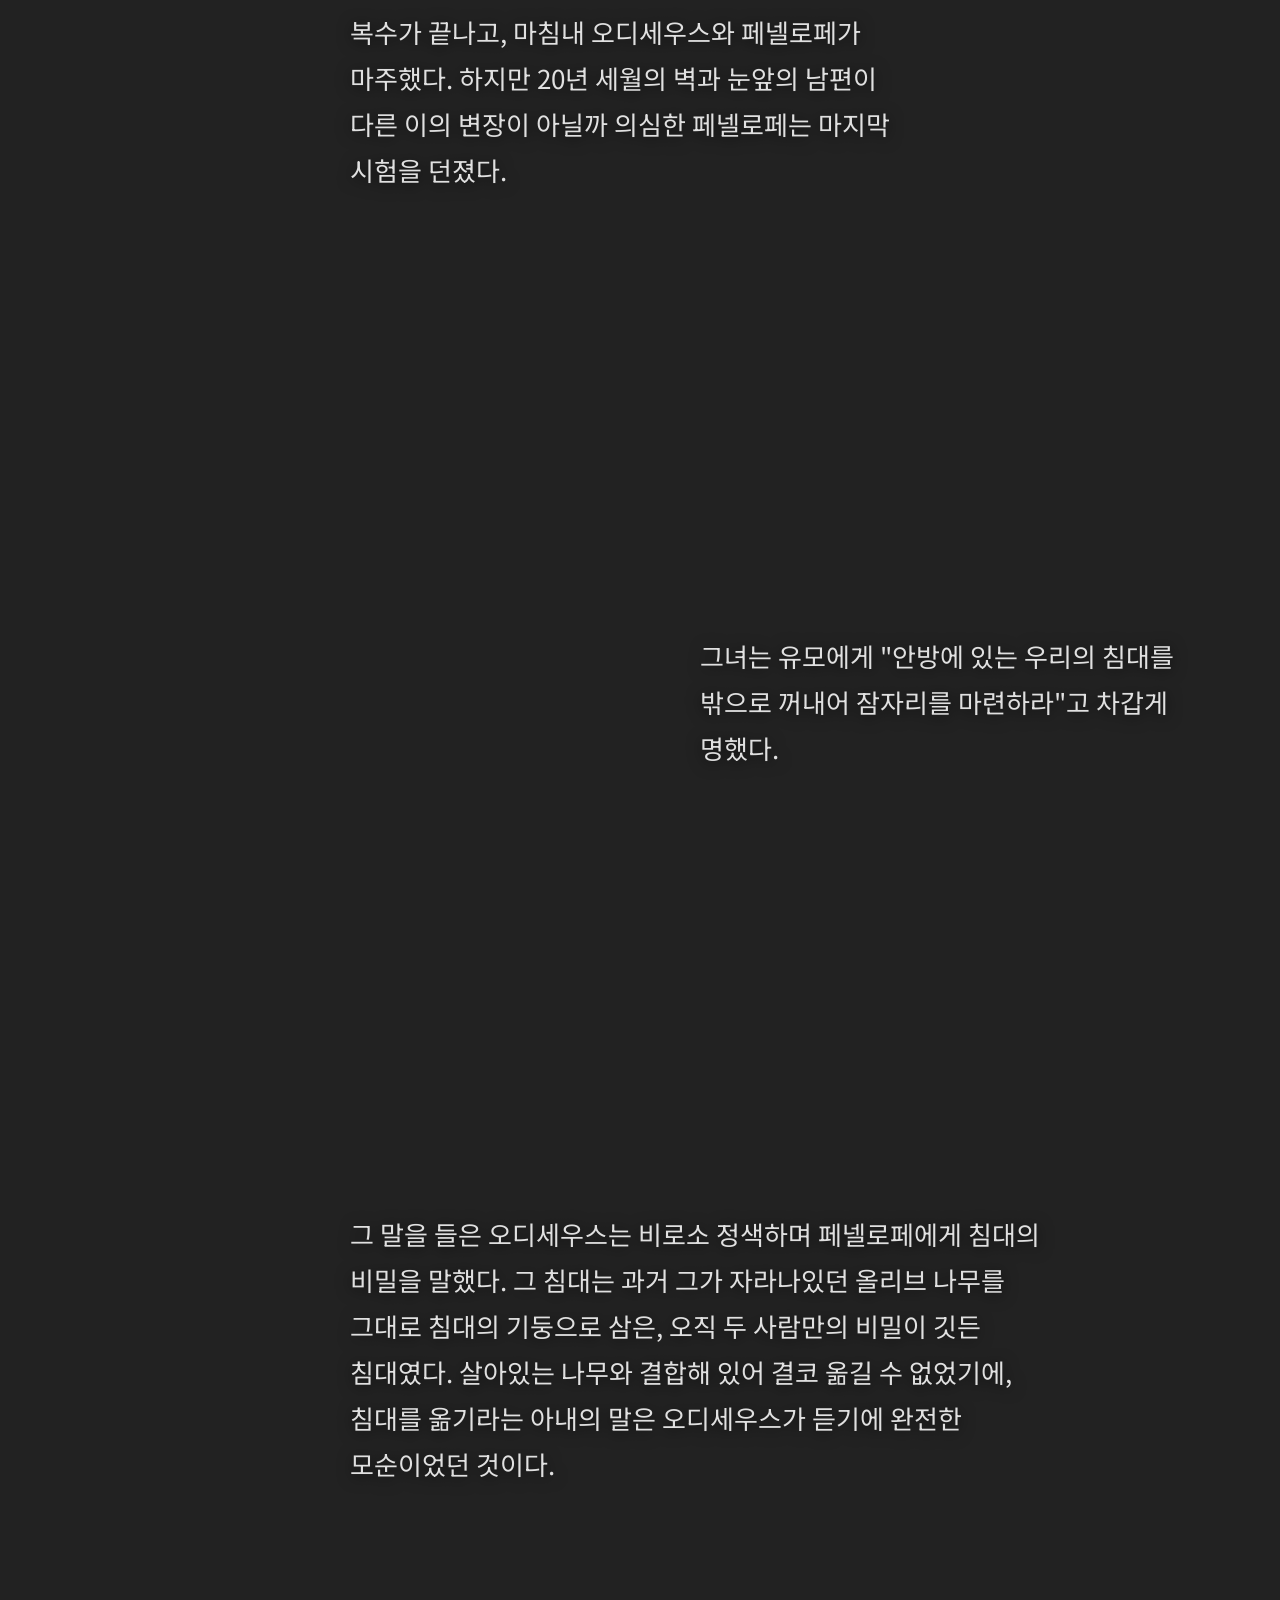
==== commit 38be3d3f: "Update home.html" ====
--- a/home.html
+++ b/home.html
@@ -48,13 +48,13 @@
 </head>
 <body>
 	<div class="side-title">
-		<a href="index.html">Odyssey</a>
+		<a href="main.html">Odyssey</a>
 	</div>
 
 	<nav class="top-nav">
 		<ul>
 			<li><a href="quest.html">I. QUEST</a></li>
-			<li><a href="notos.html">II. NOTOS</a></li> <li><a href="home.html"  style="color: #FF7676;">III. HOME</a></li>
+			<li><a href="nostos.html">II. NOSTOS</a></li> <li><a href="home.html"  style="color: #FF7676;">III. HOME</a></li>
 		</ul>
 	</nav>
 
@@ -216,12 +216,12 @@
     </div>
     
     <div class="footer-center">
-        <a href="index.html" class="footer-title">ODYSSEY</a>
+        <a href="main.html" class="footer-title">ODYSSEY</a>
         <p class="footer-copy">본 콘텐츠는 '오디세이아'의 각색본으로 원본과 비교해 과장, 축약, 수정된 부분이 존재합니다.<br> Copyright &copy; seoultech 2026-1 웹인터랙션디자인 김유신</p>
     </div>
     
     <div class="footer-right">
-        <a href="notos.html">II. NOTOS</a>
+        <a href="nostos.html">II. NOSTOS</a>
     </div>
 </footer>
 
--- a/css/style.css
+++ b/css/style.css
@@ -176,7 +176,7 @@
     h1{ position: relative;
         font-family: 'Cormorant Garamond', serif;
         font-size: 300px;
-        color:#E0E0E0;
+        color:#FF6B6B;
         letter-spacing: -6px;
         transform: scaleX(0.8);
         display: inline-block;
@@ -213,7 +213,7 @@
     h2{ position: relative;
         font-family: 'noto sans kr', sans-serif;
         font-size: 150px;
-        color:#E0E0E0; 
+        color: #E0E0E0; 
         line-height: auto;
         padding: 0 200px;
         z-index: 5;
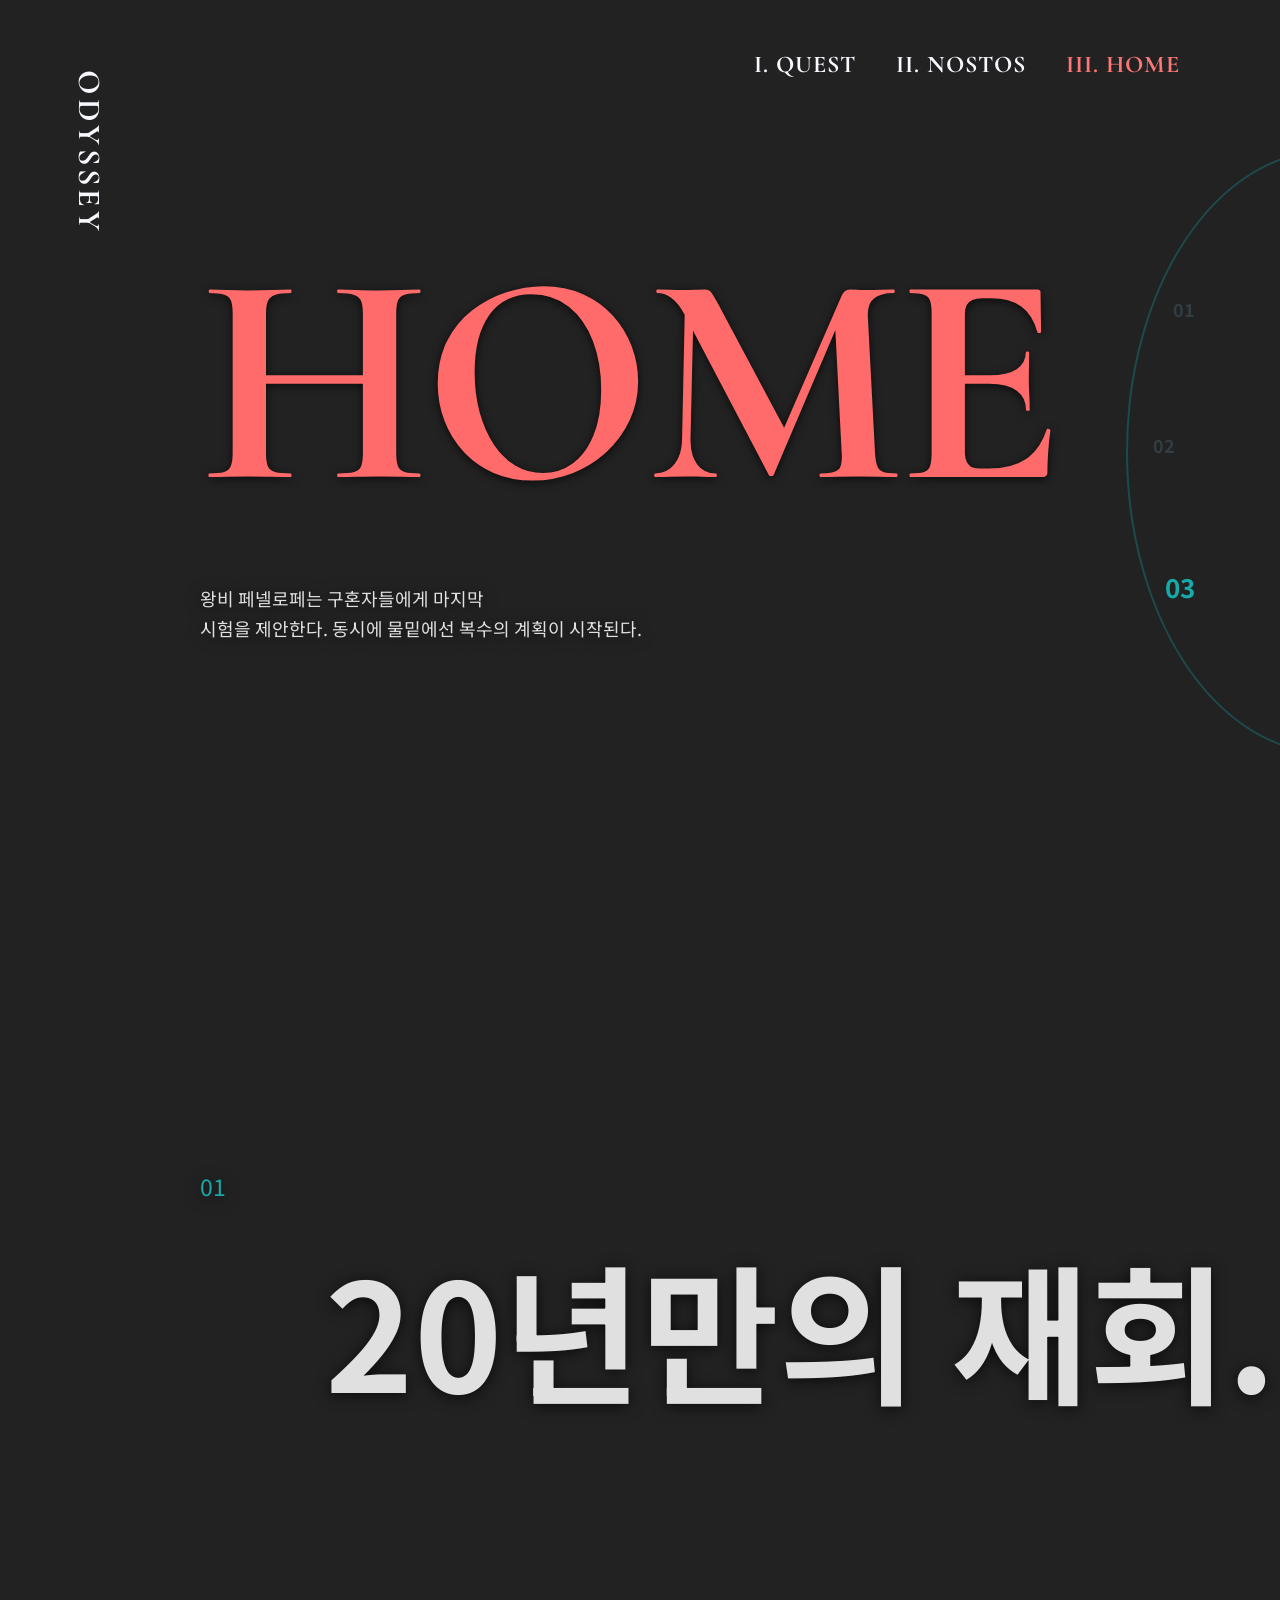
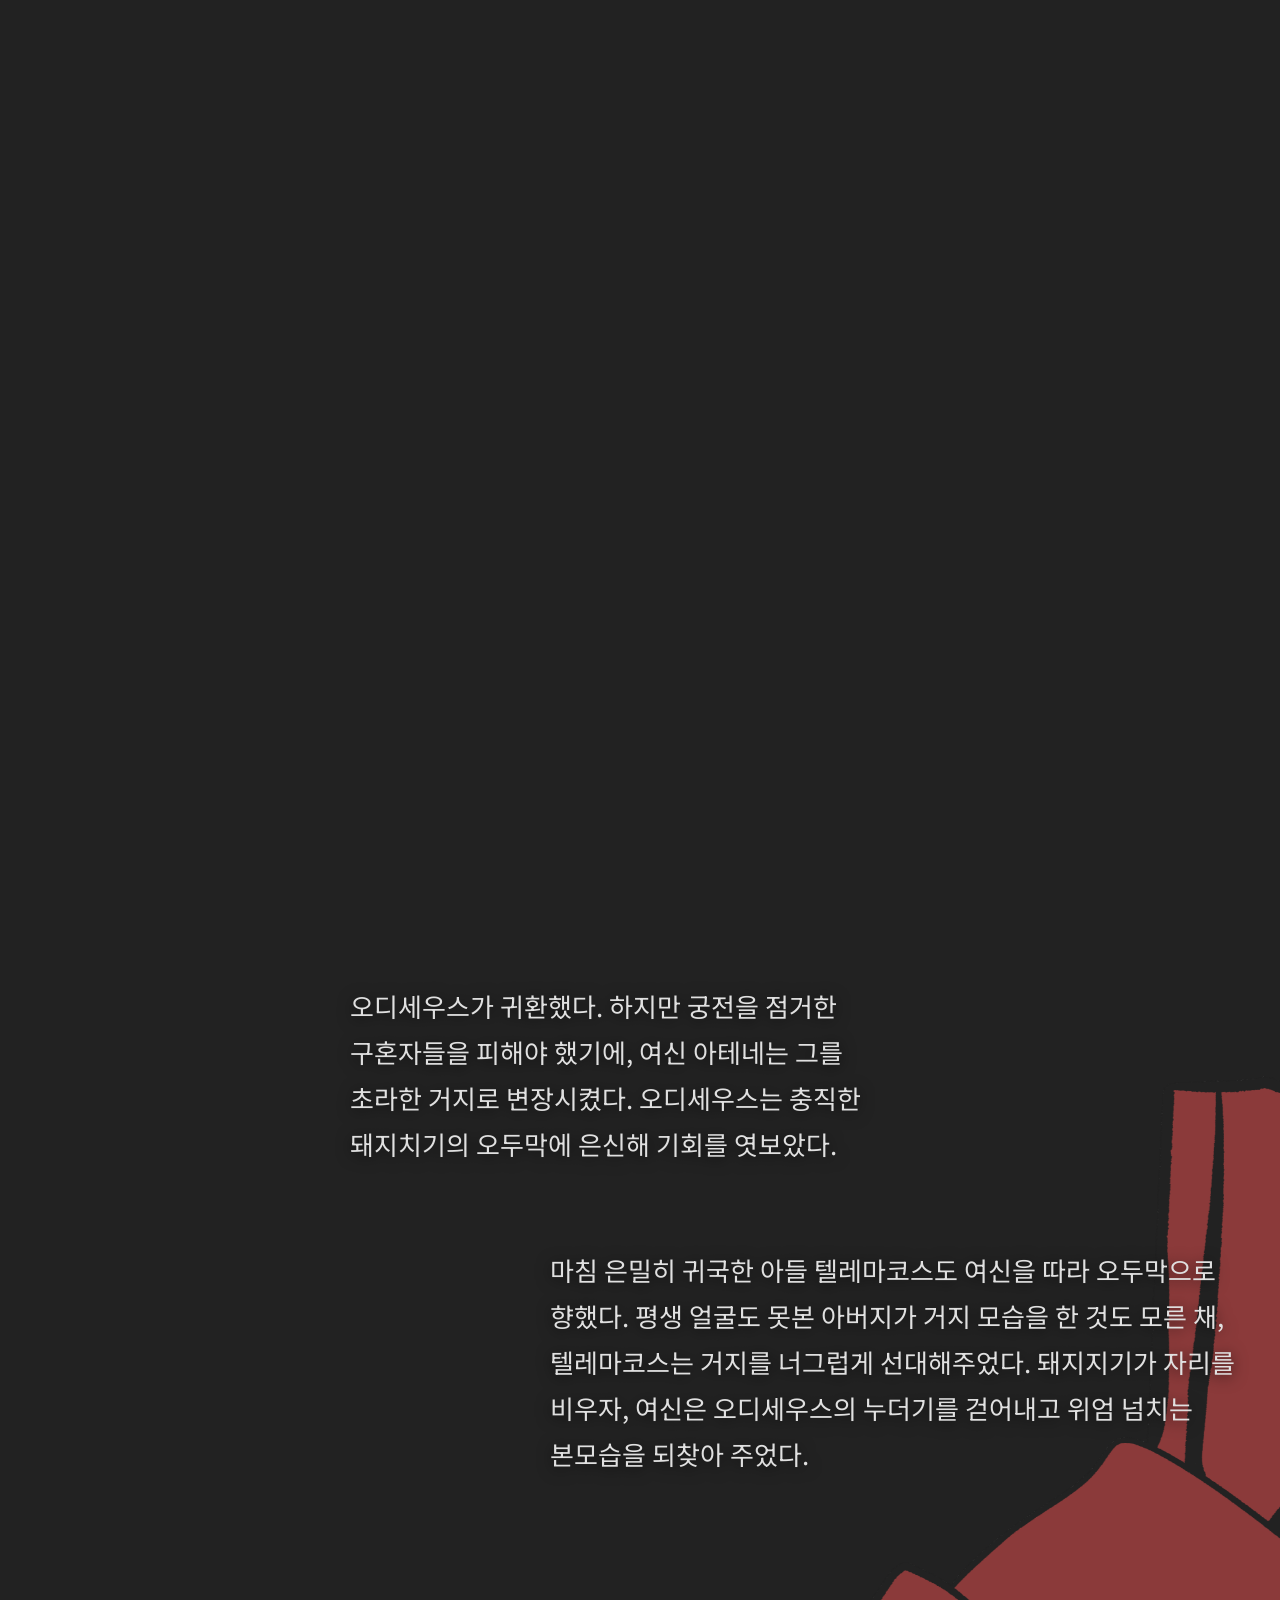
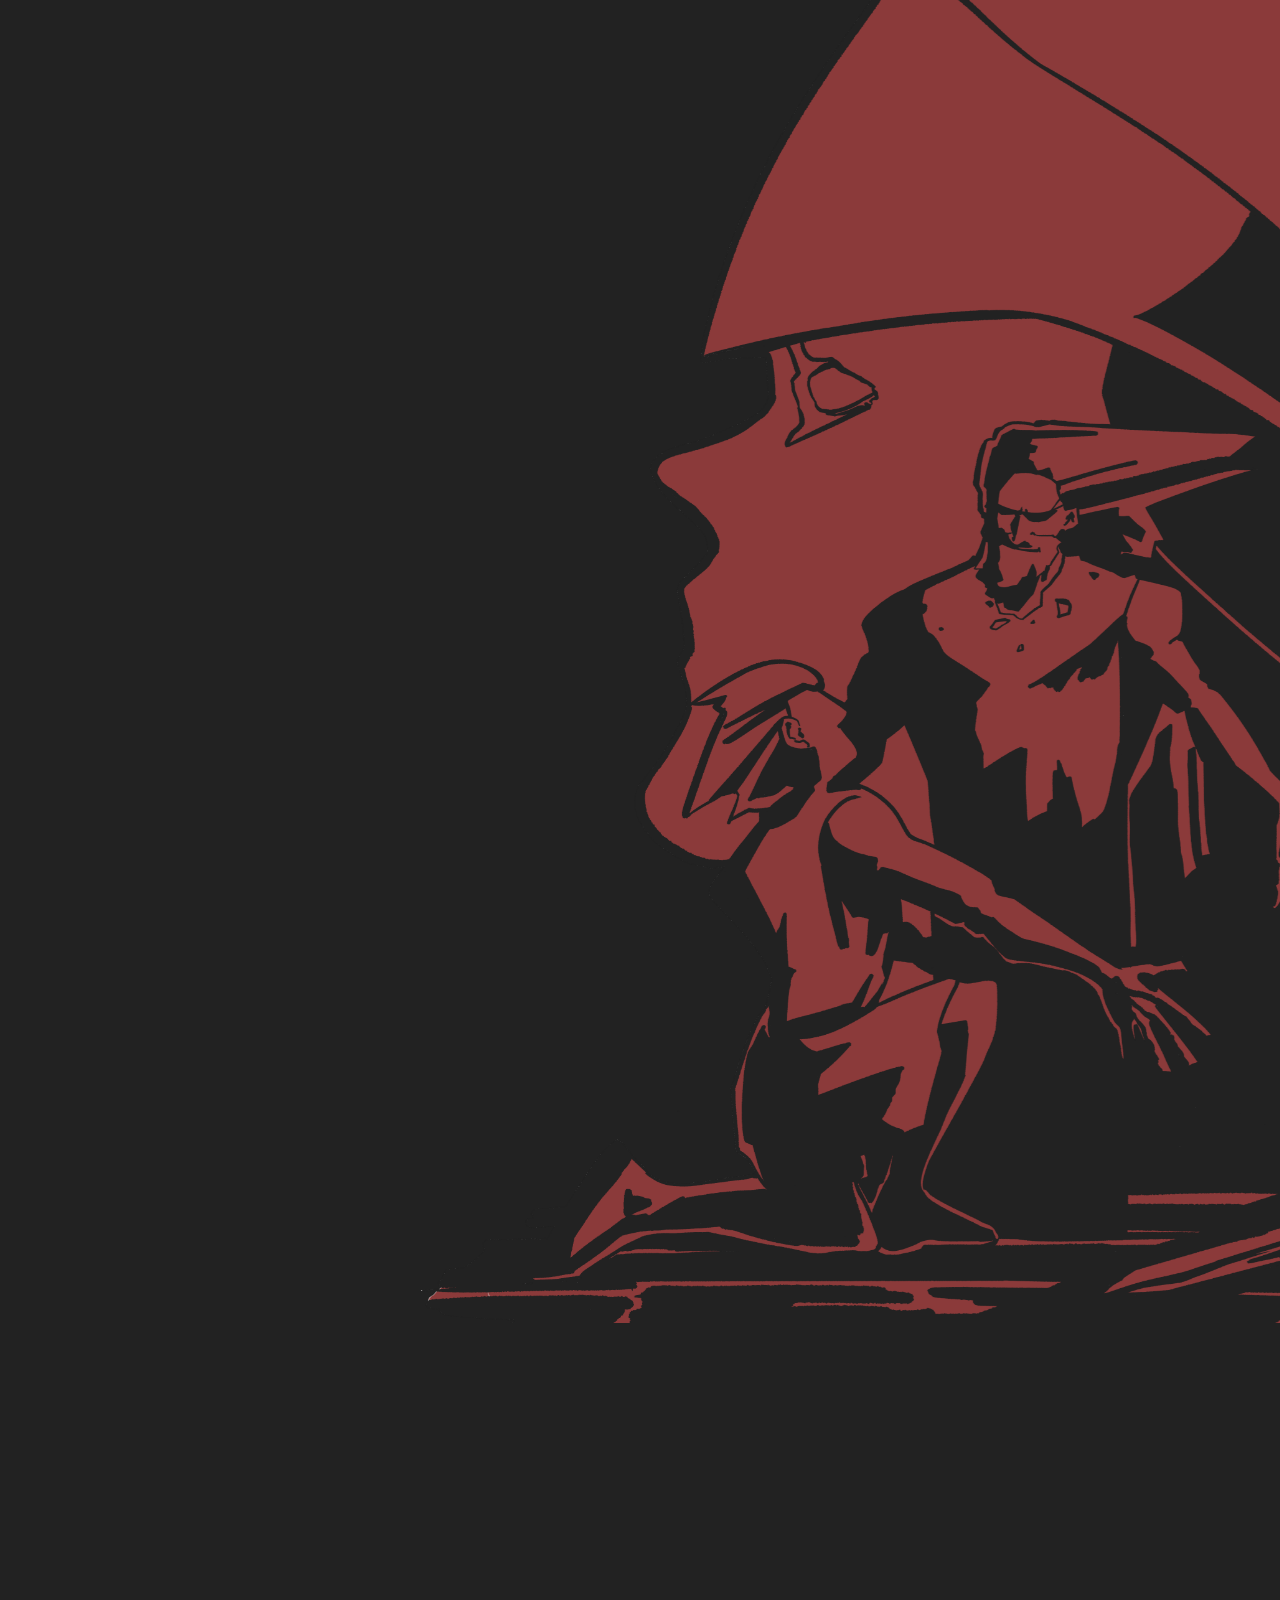
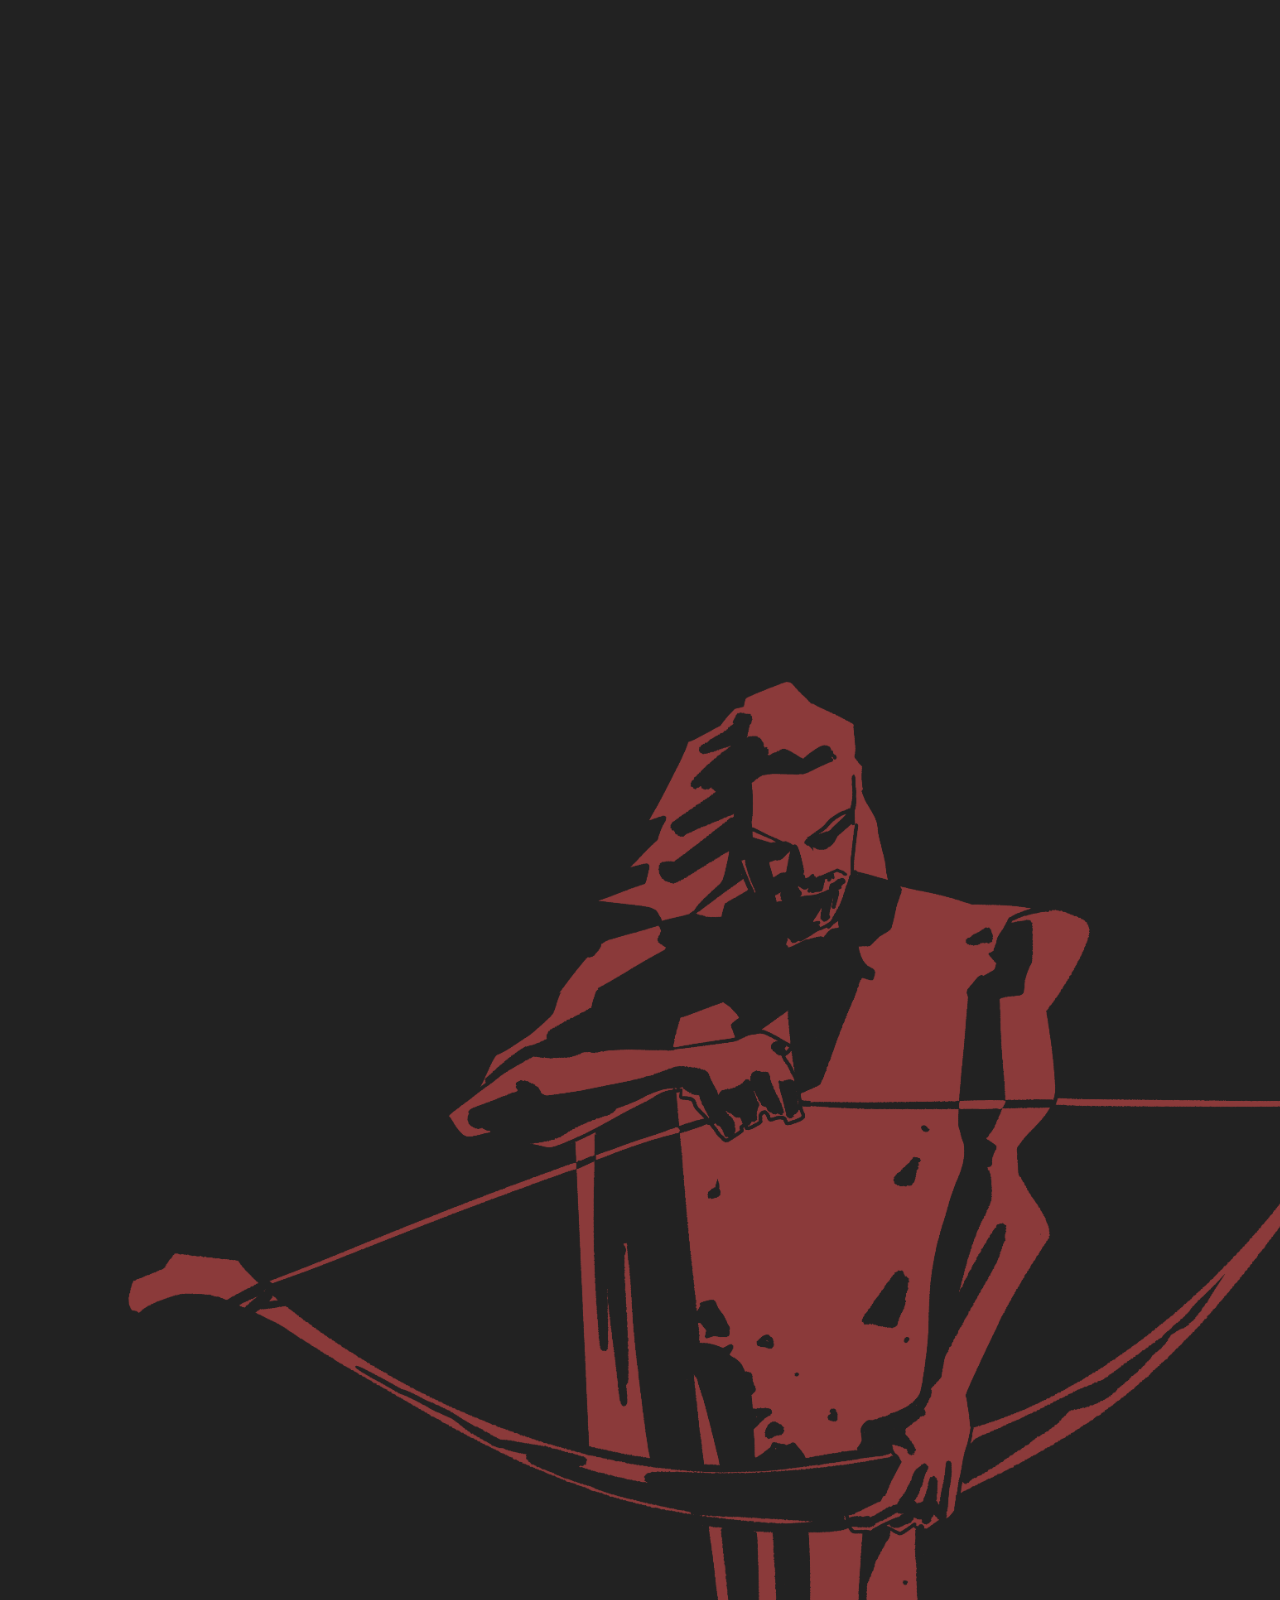
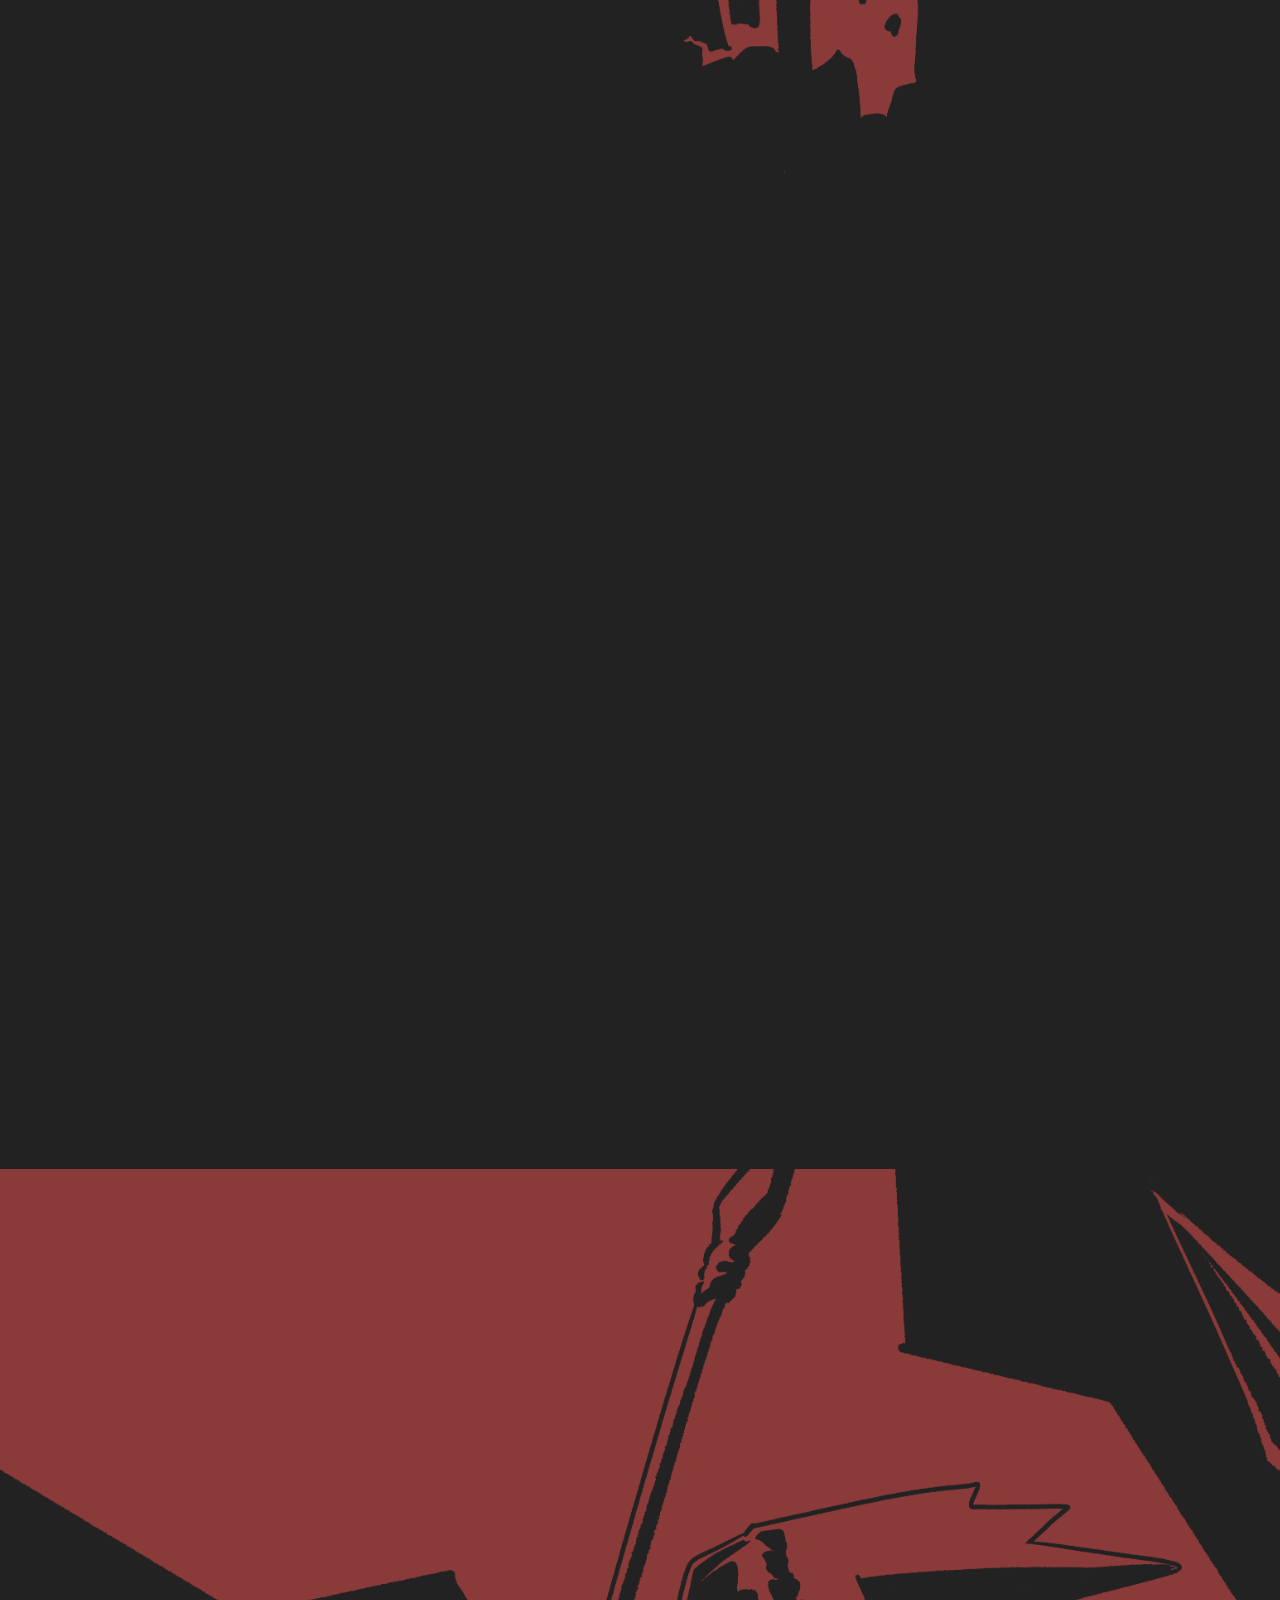
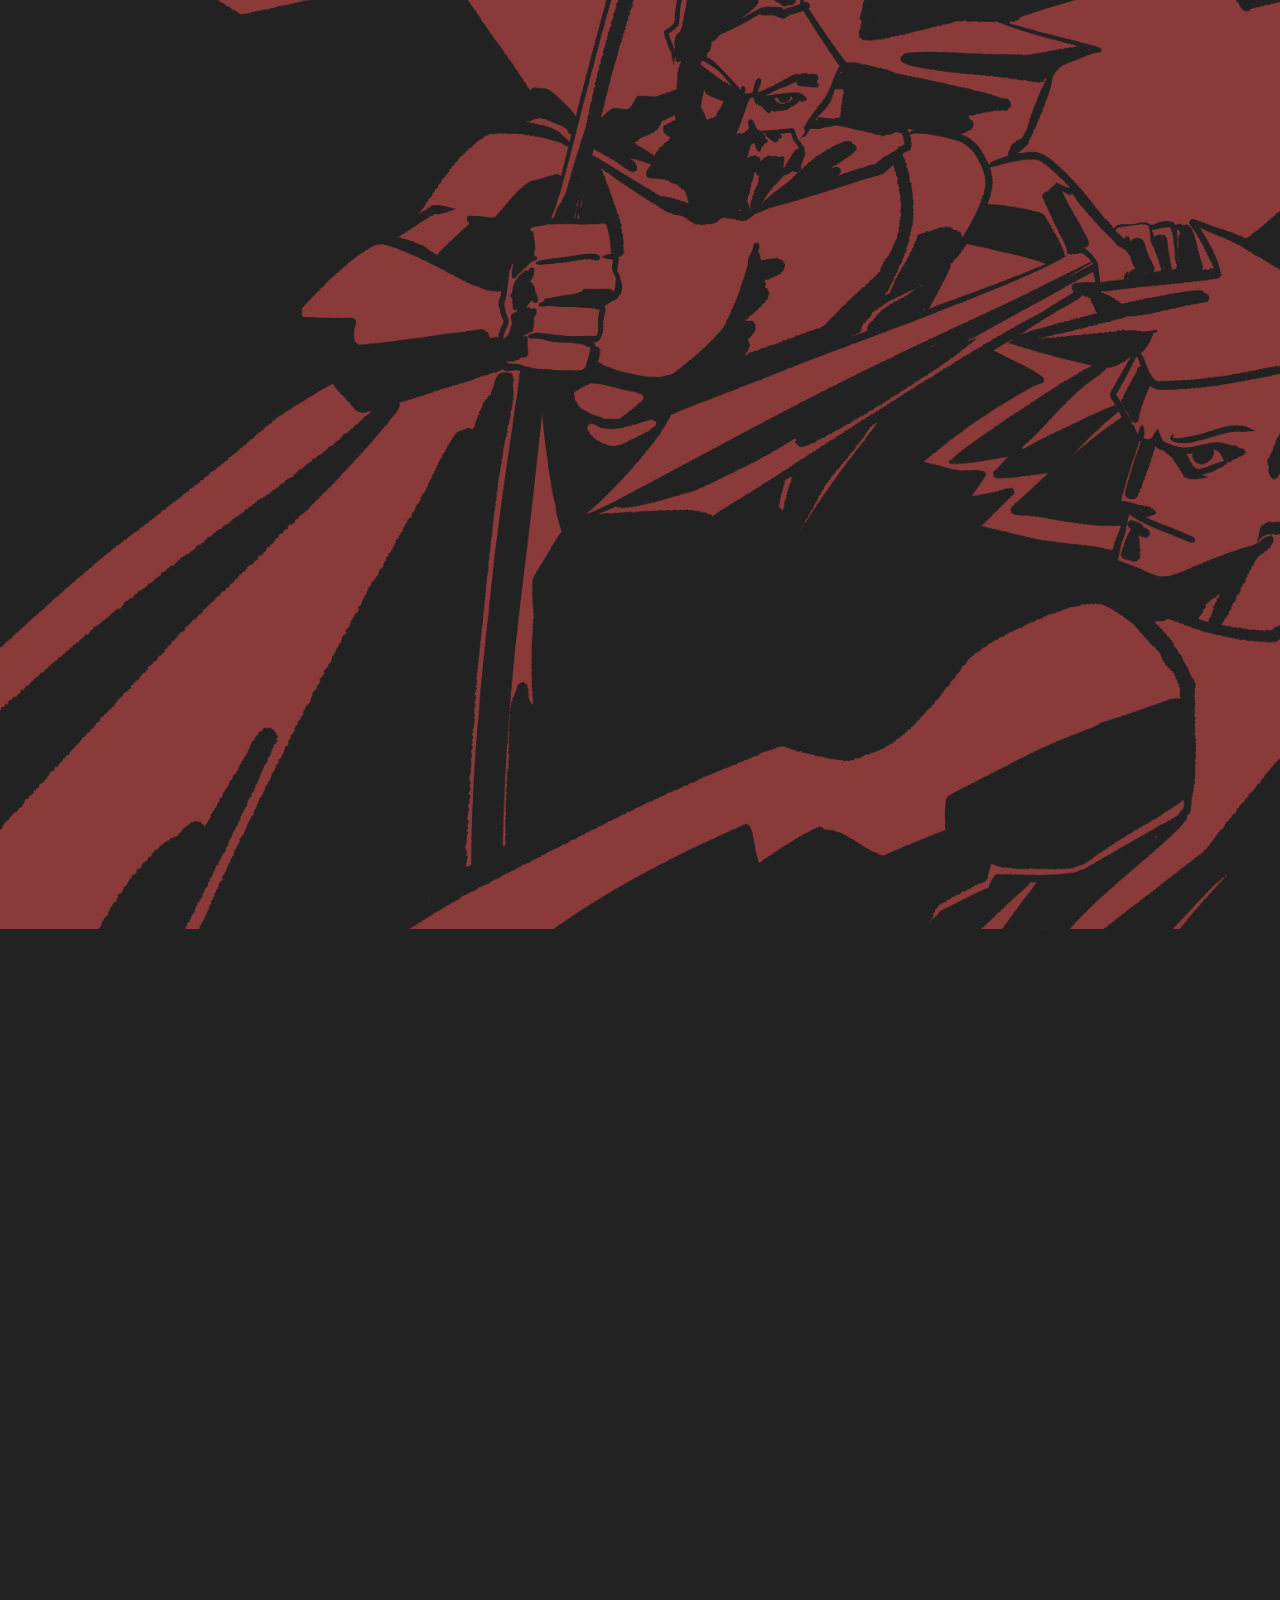
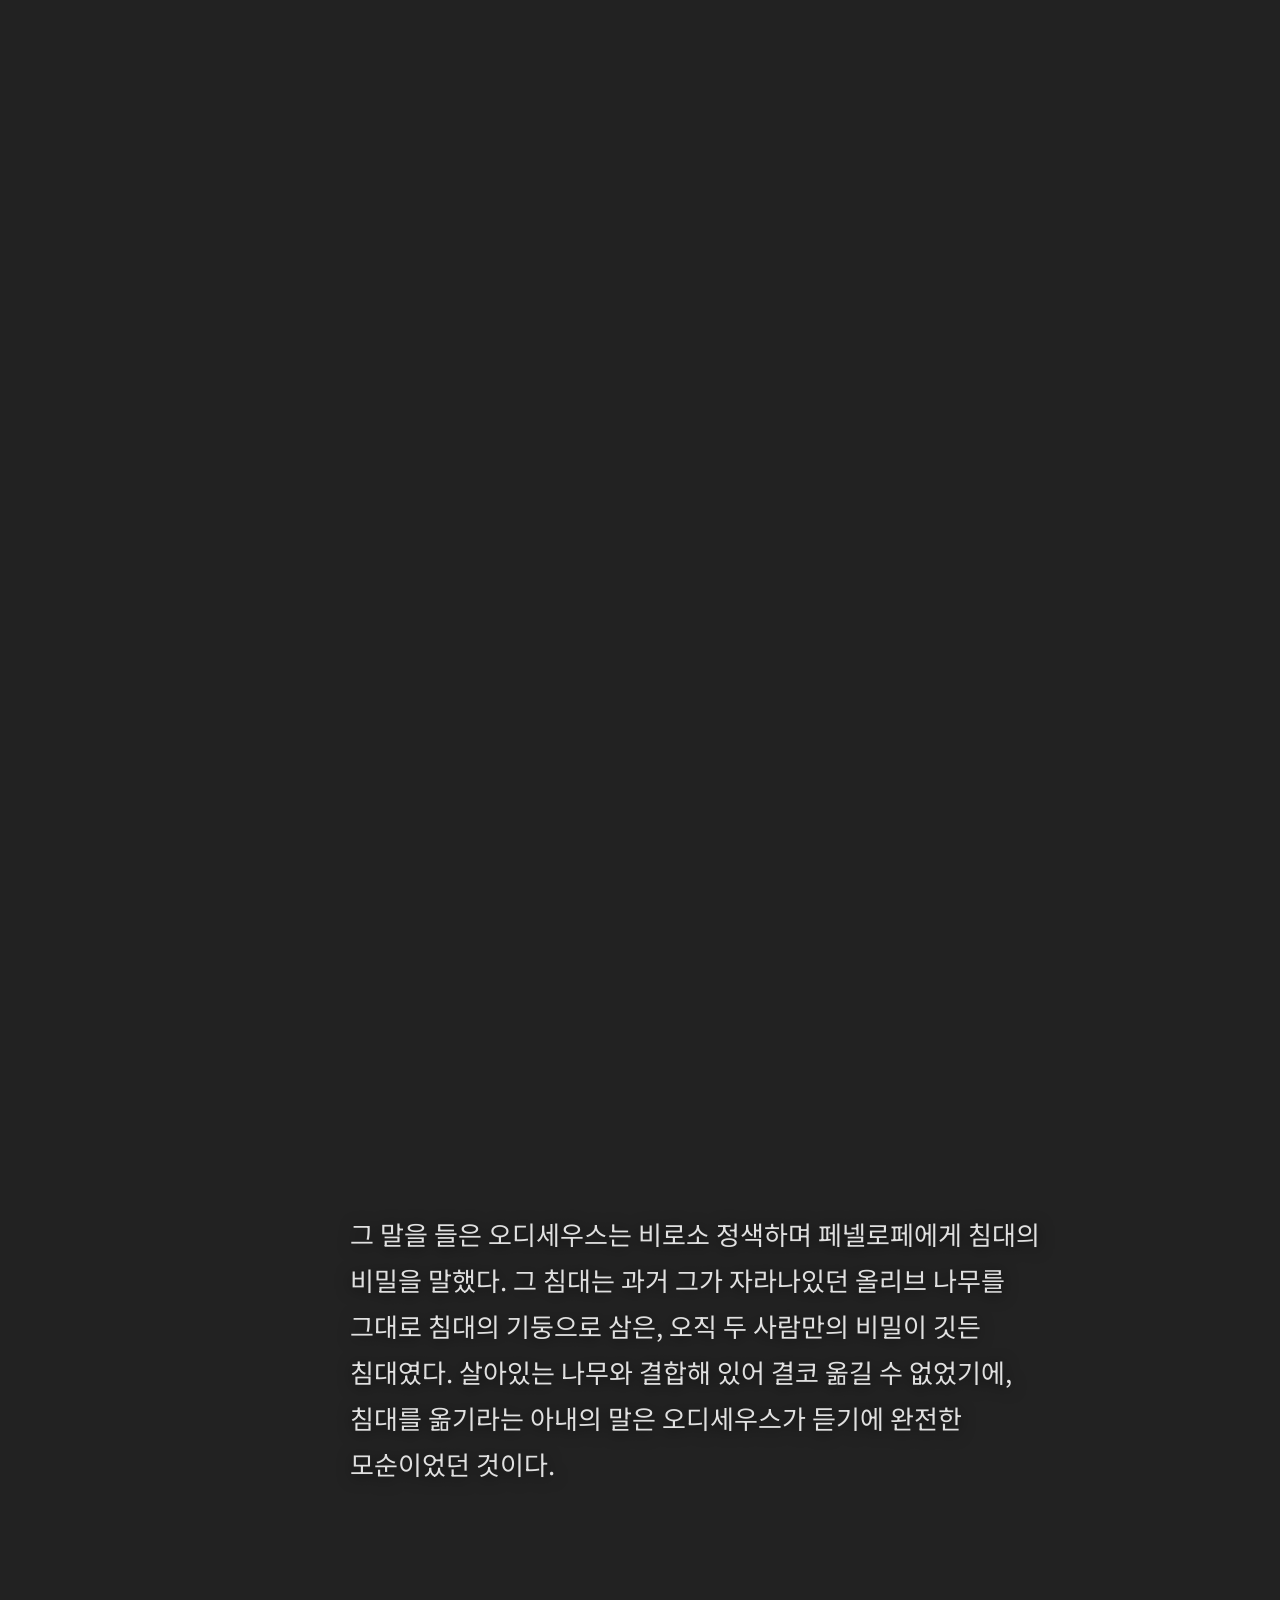
==== commit f351f51c: "Update home.html" ====
--- a/home.html
+++ b/home.html
@@ -3,7 +3,7 @@
 <head>
 	<meta charset="utf-8">
 	<meta name="viewport" content="width=device-width, initial-scale=1">
-	<title>HOME</title>
+	<title>H0ME</title>
 	<link rel="stylesheet" type="text/css" href="./css/style.css">
 <script src="./js/script.js" defer></script>
 <link rel="preconnect" href="https://fonts.googleapis.com">
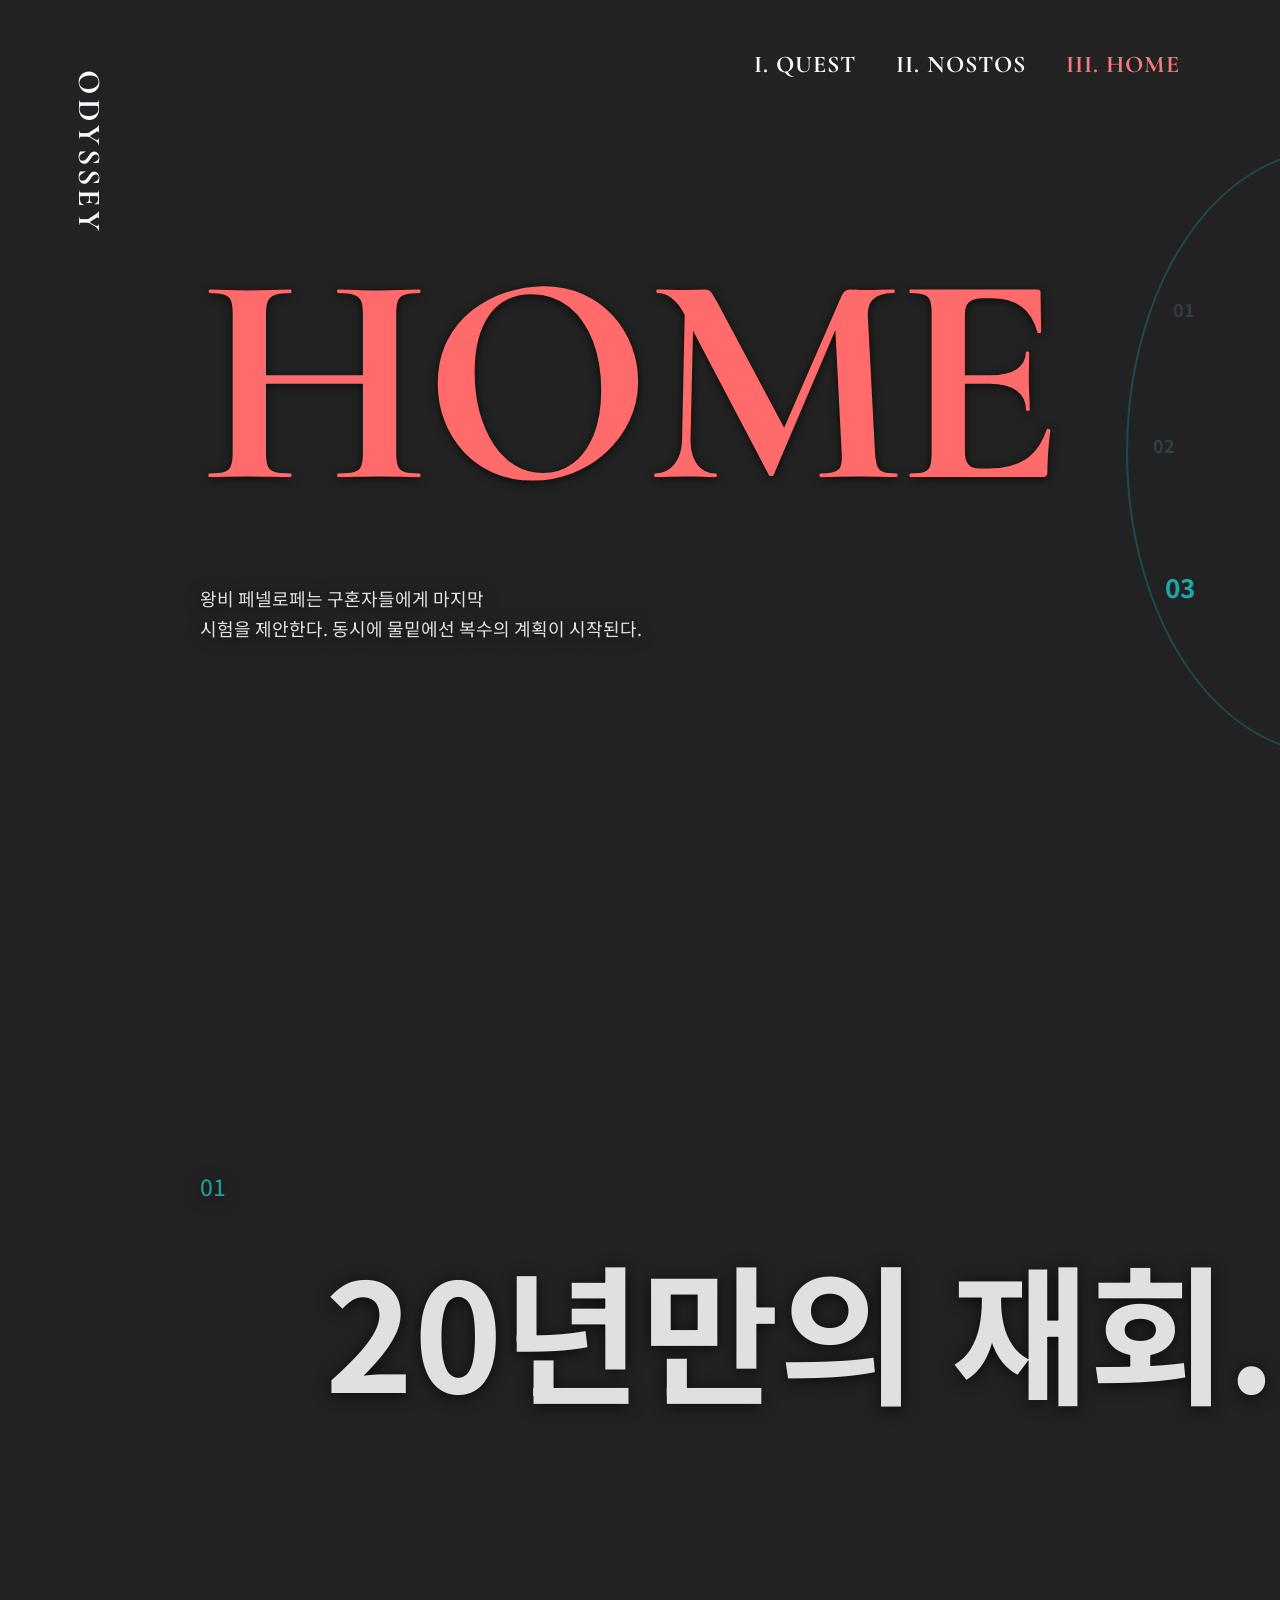
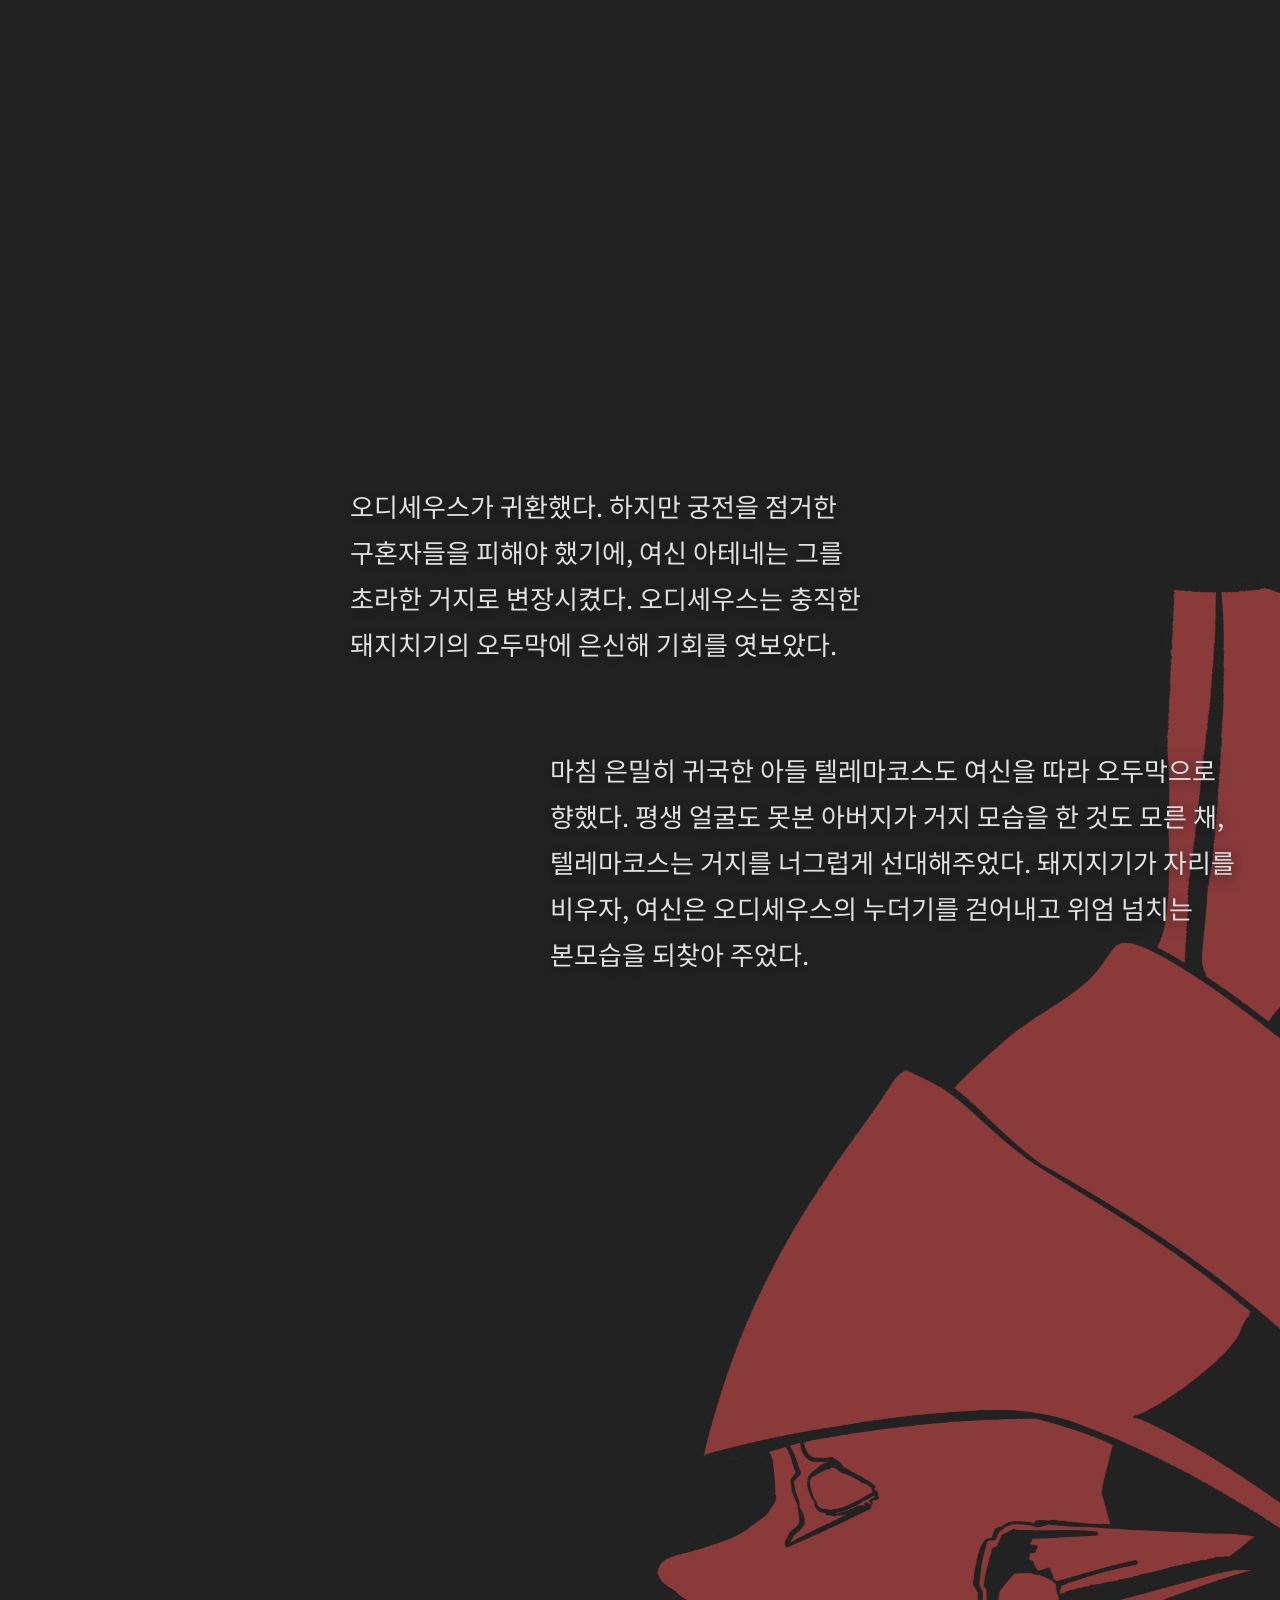
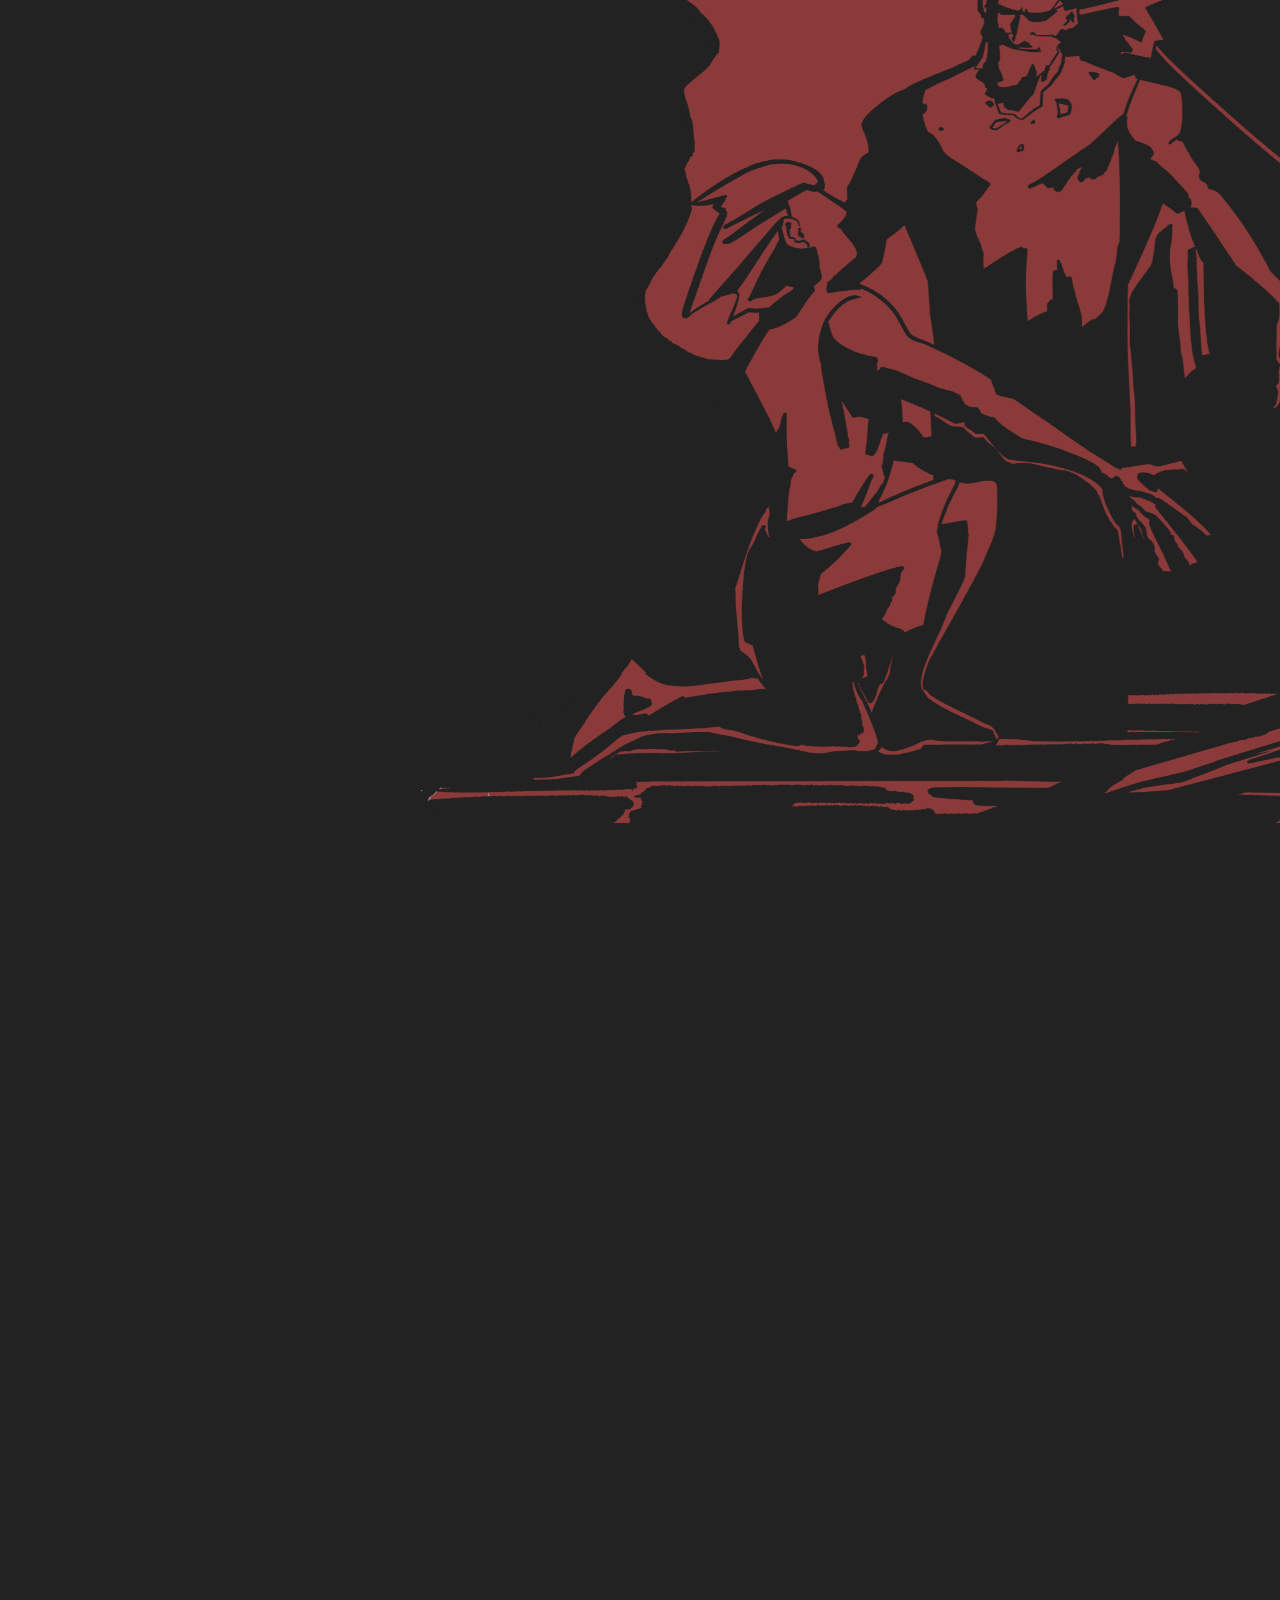
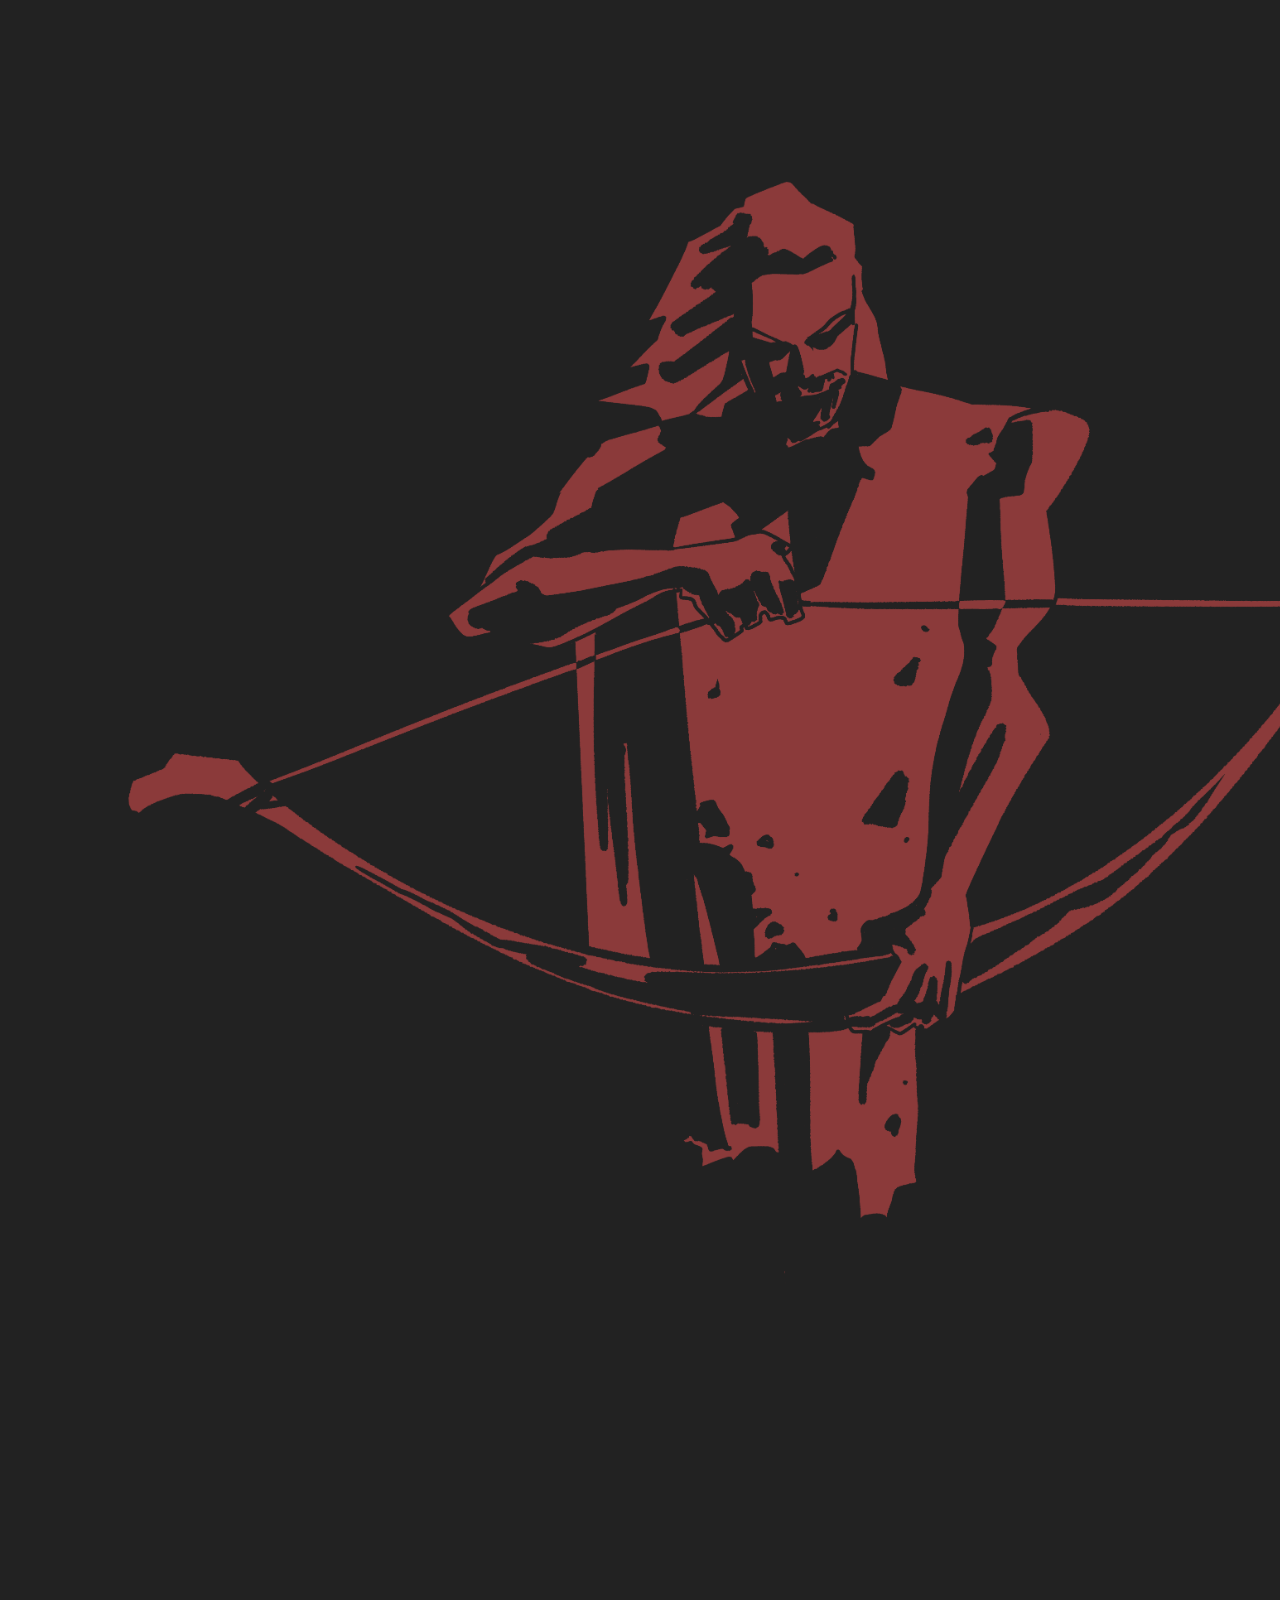
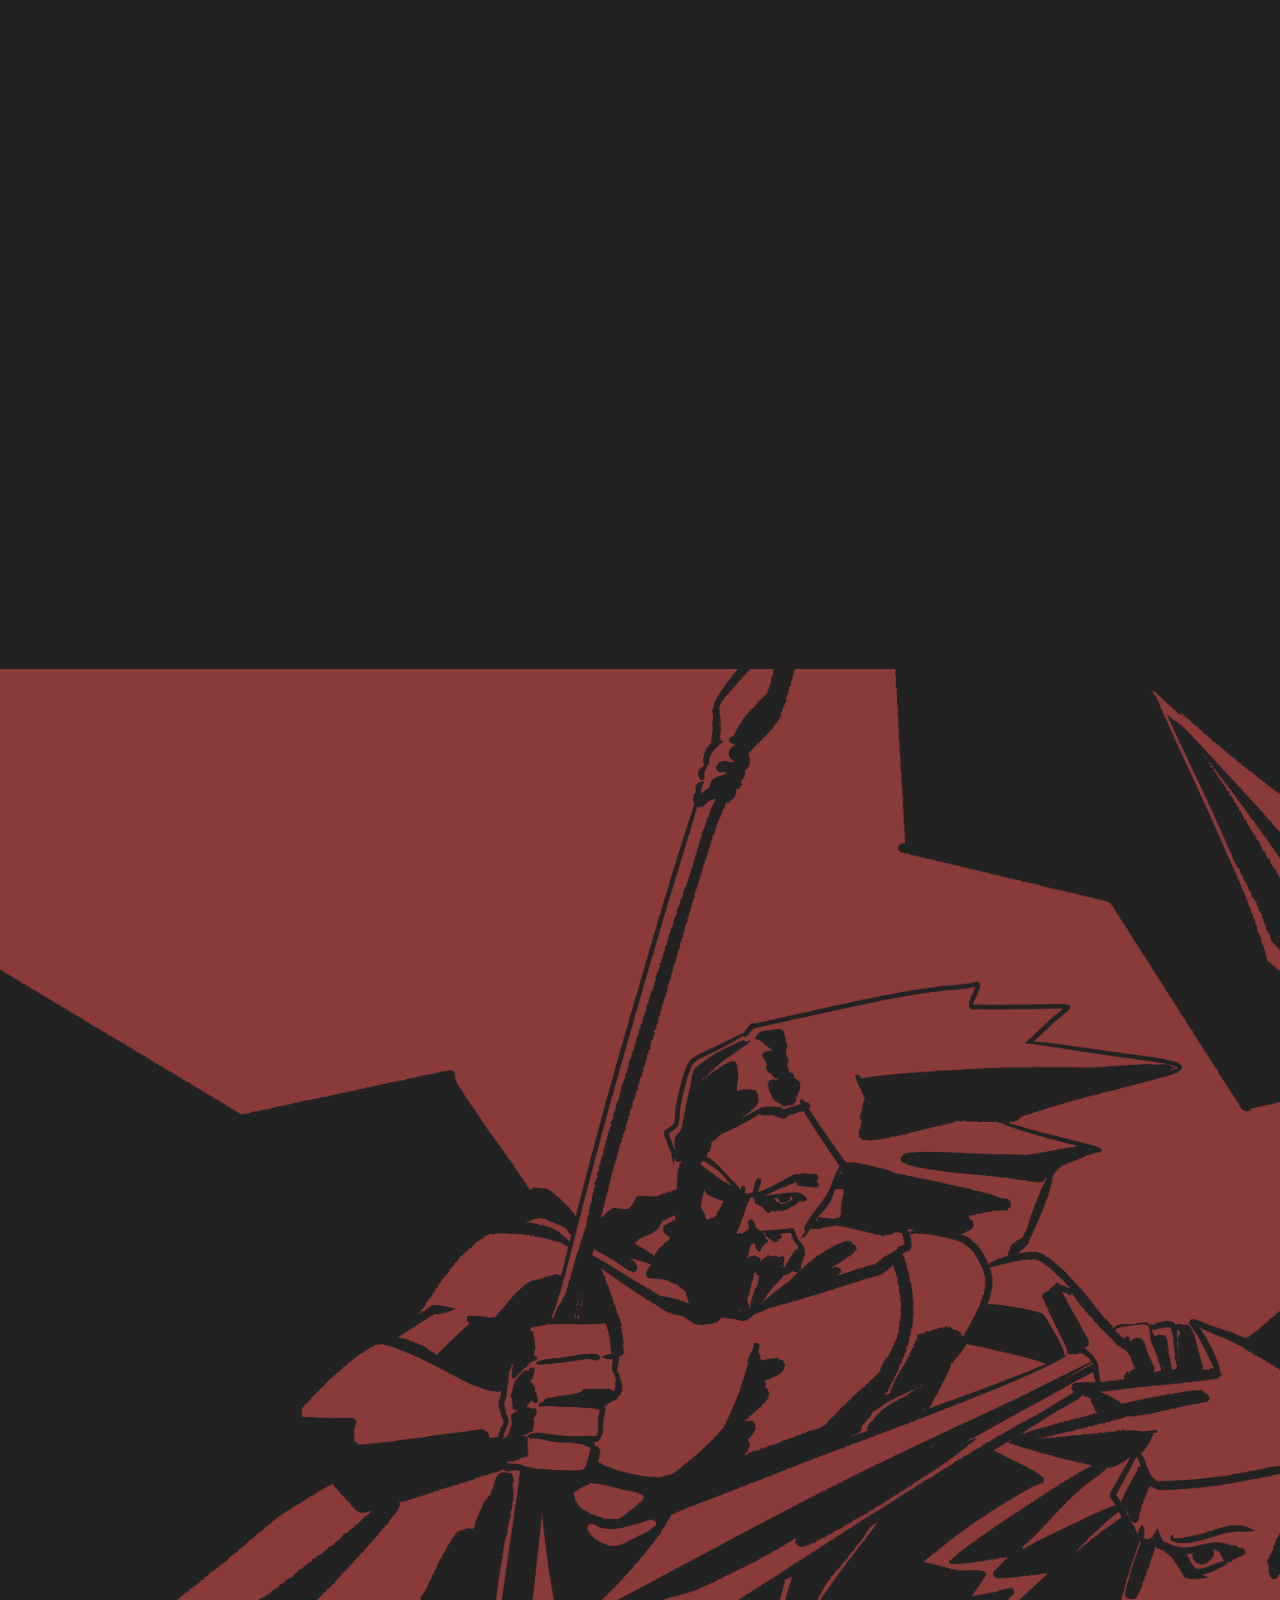
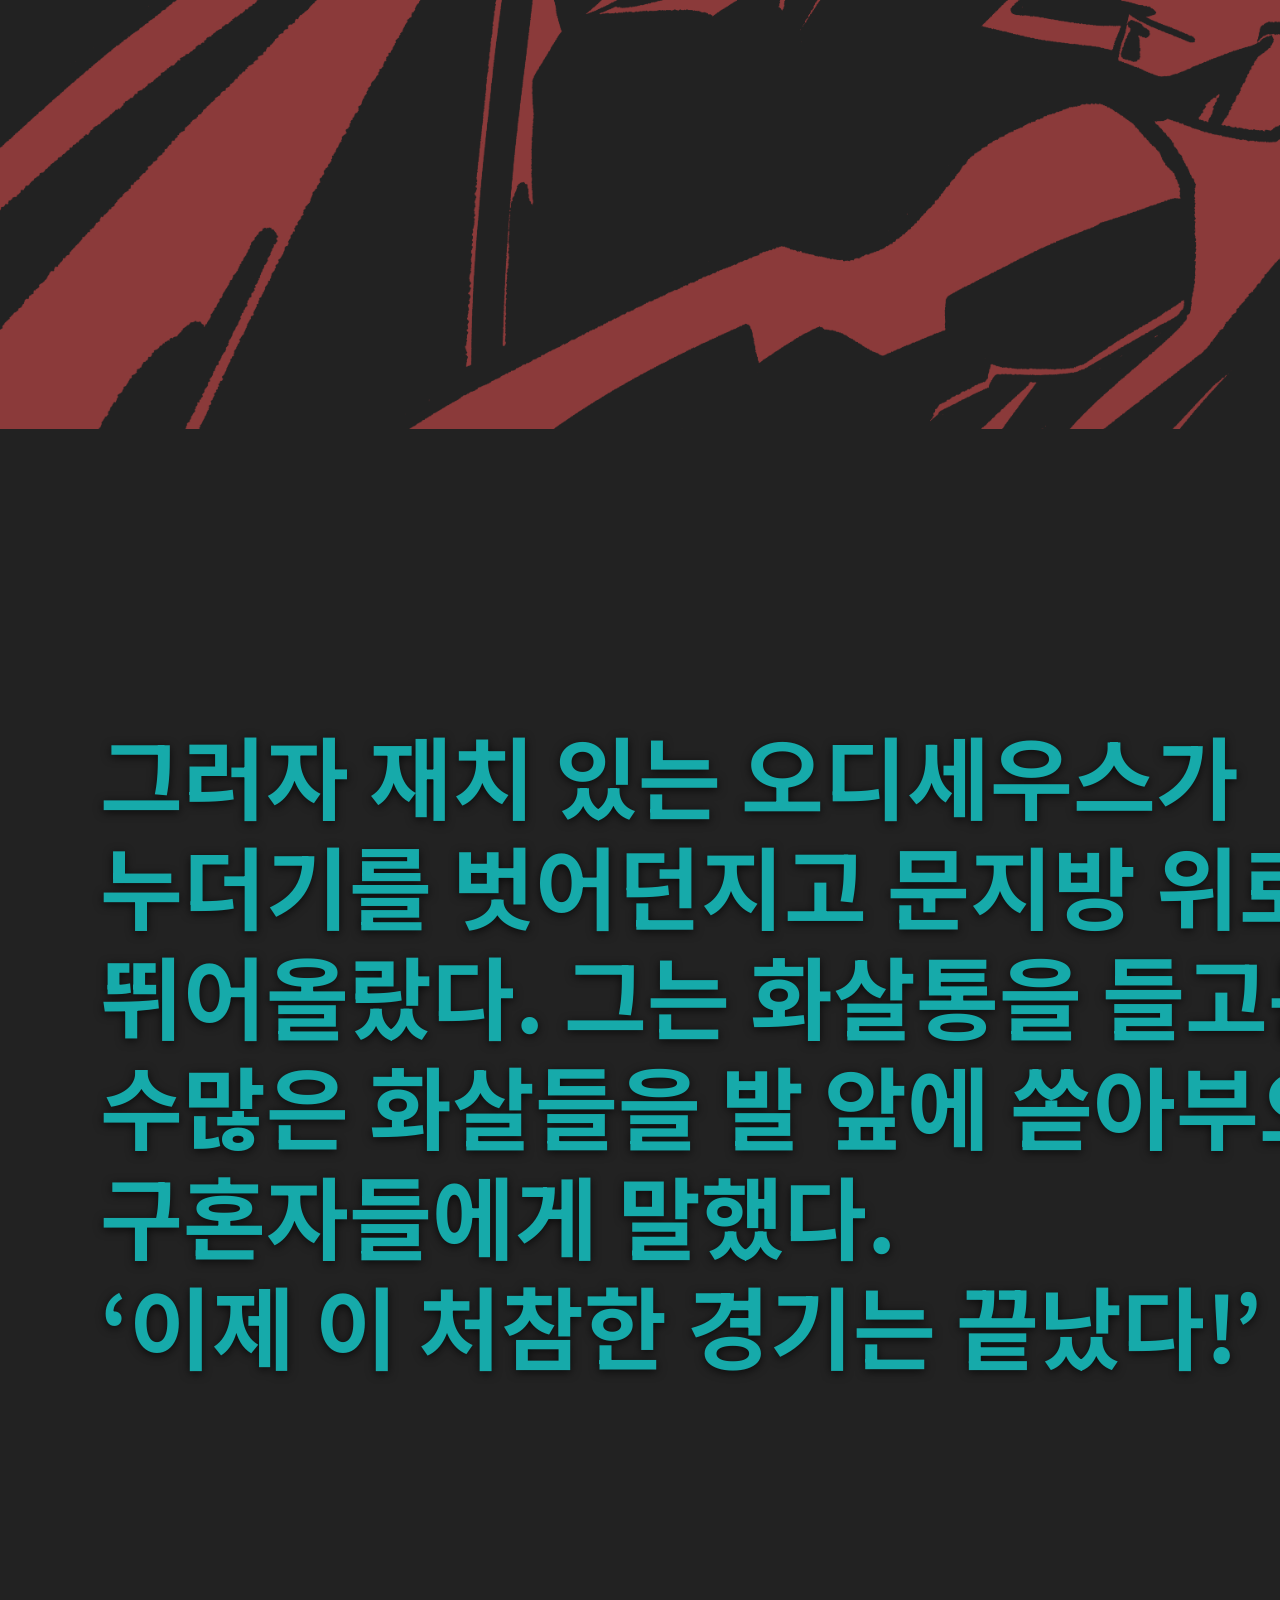
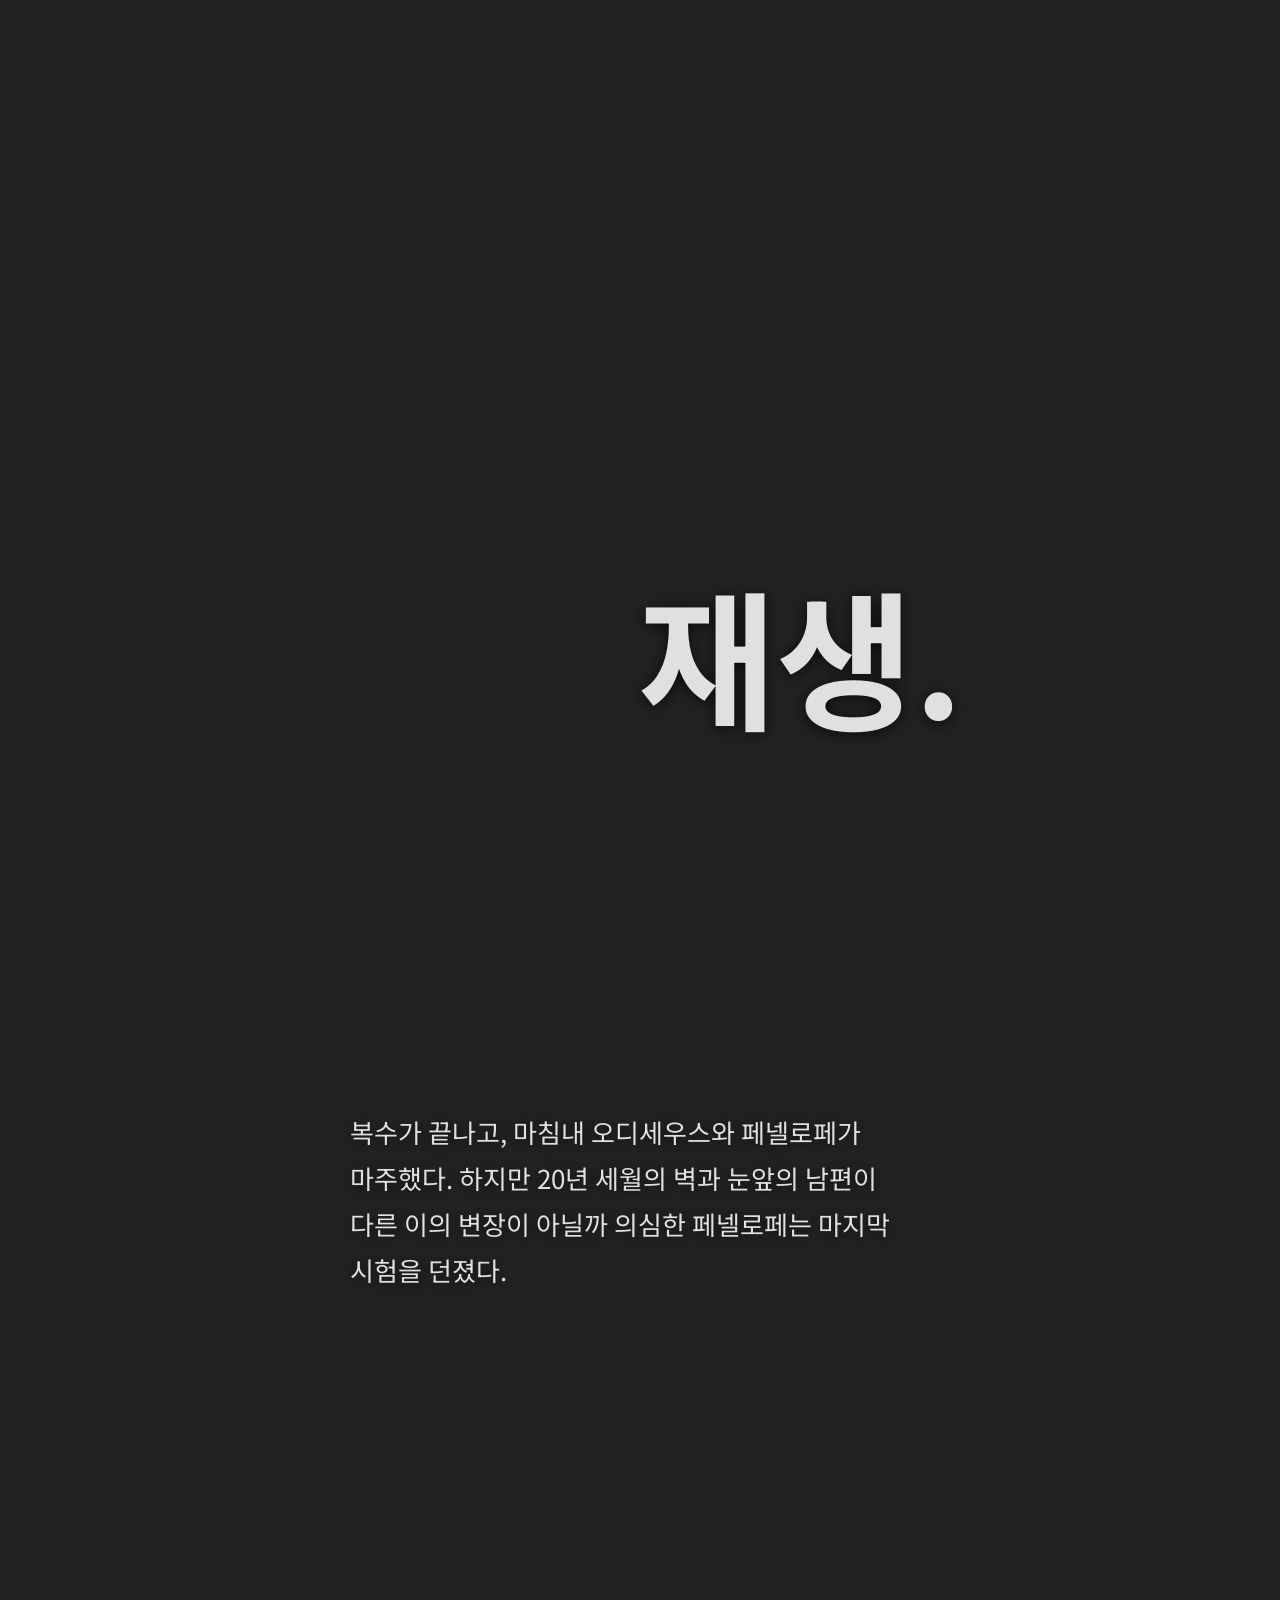
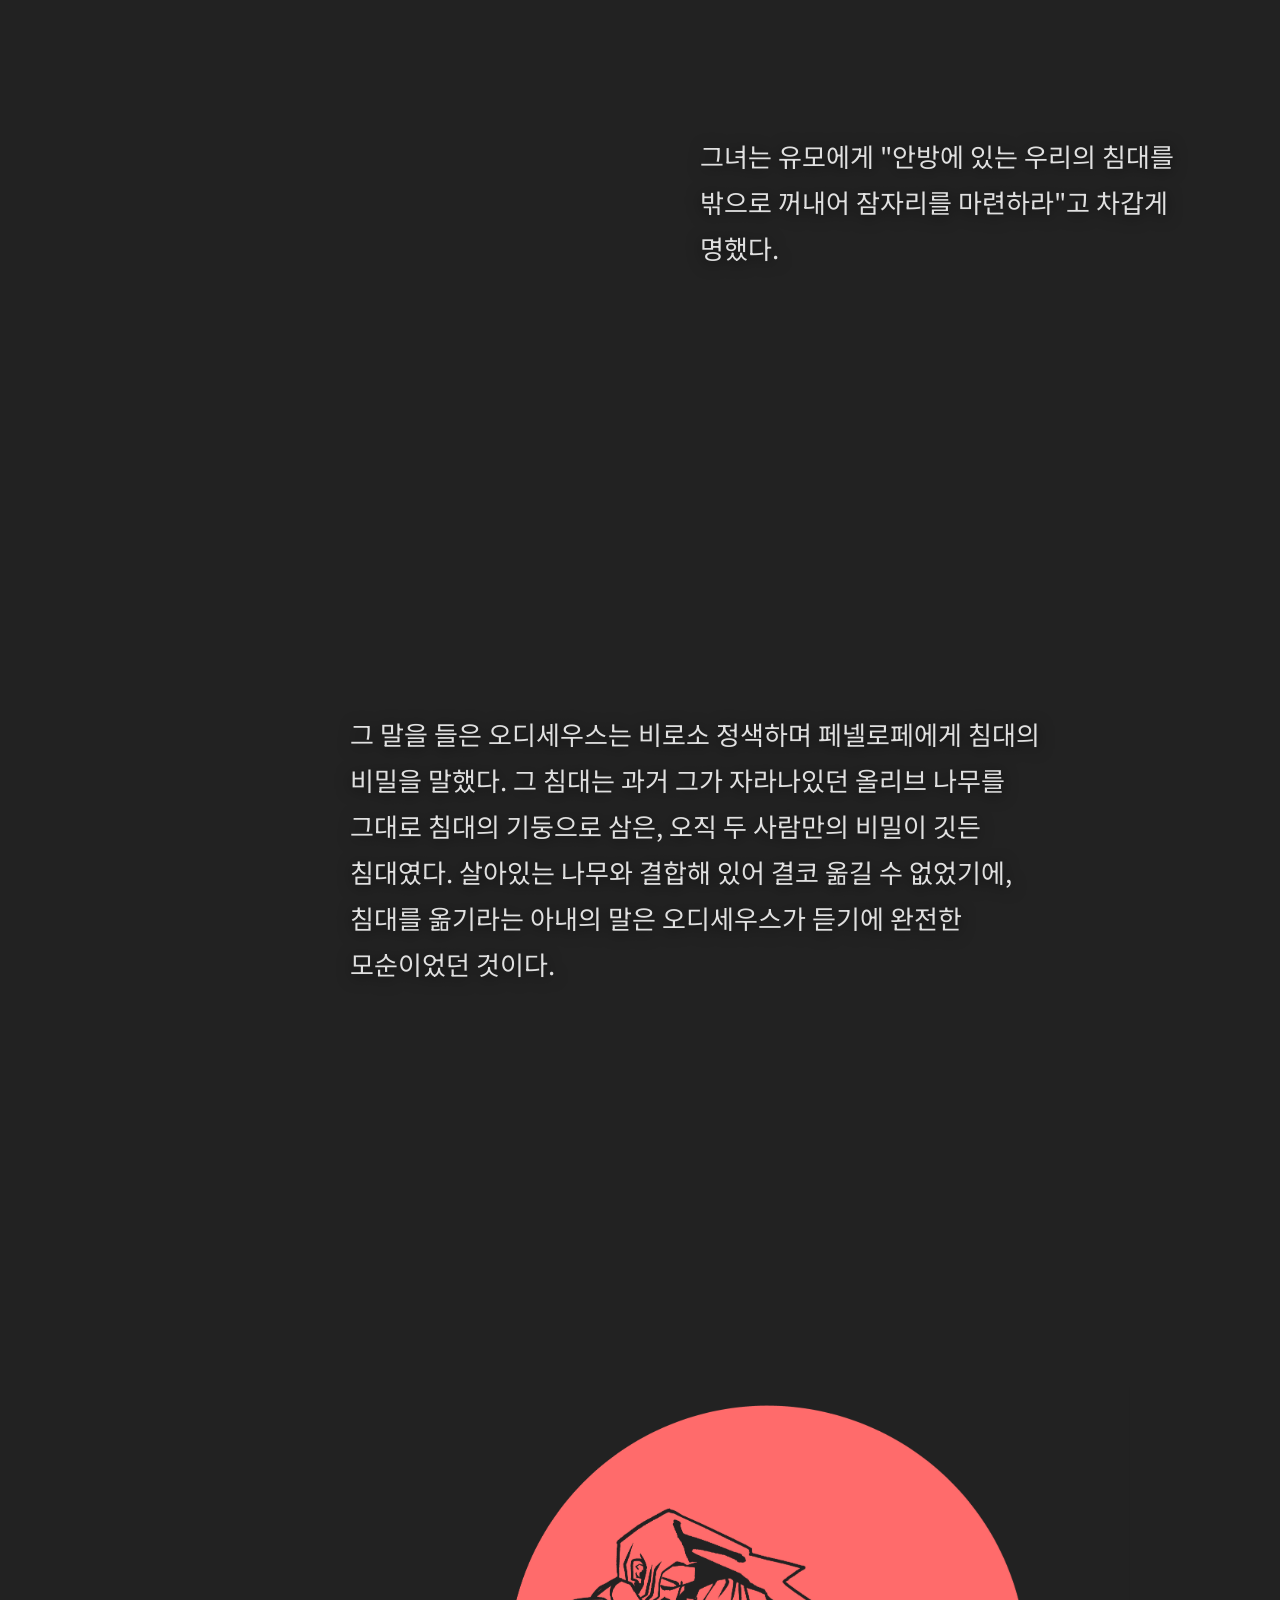
==== commit 893b20c4: "Update home.html" ====
--- a/home.html
+++ b/home.html
@@ -79,7 +79,7 @@
 	</section>
 
 	<section>
-		<div class="archtitle" style="height: 1000px;">
+		<div class="archtitle" style="height: 500px;">
 			<p class="archnum" id="chapter1">01</p>
 			<h2 style="text-align: center;">
 				20년만의 재회.
